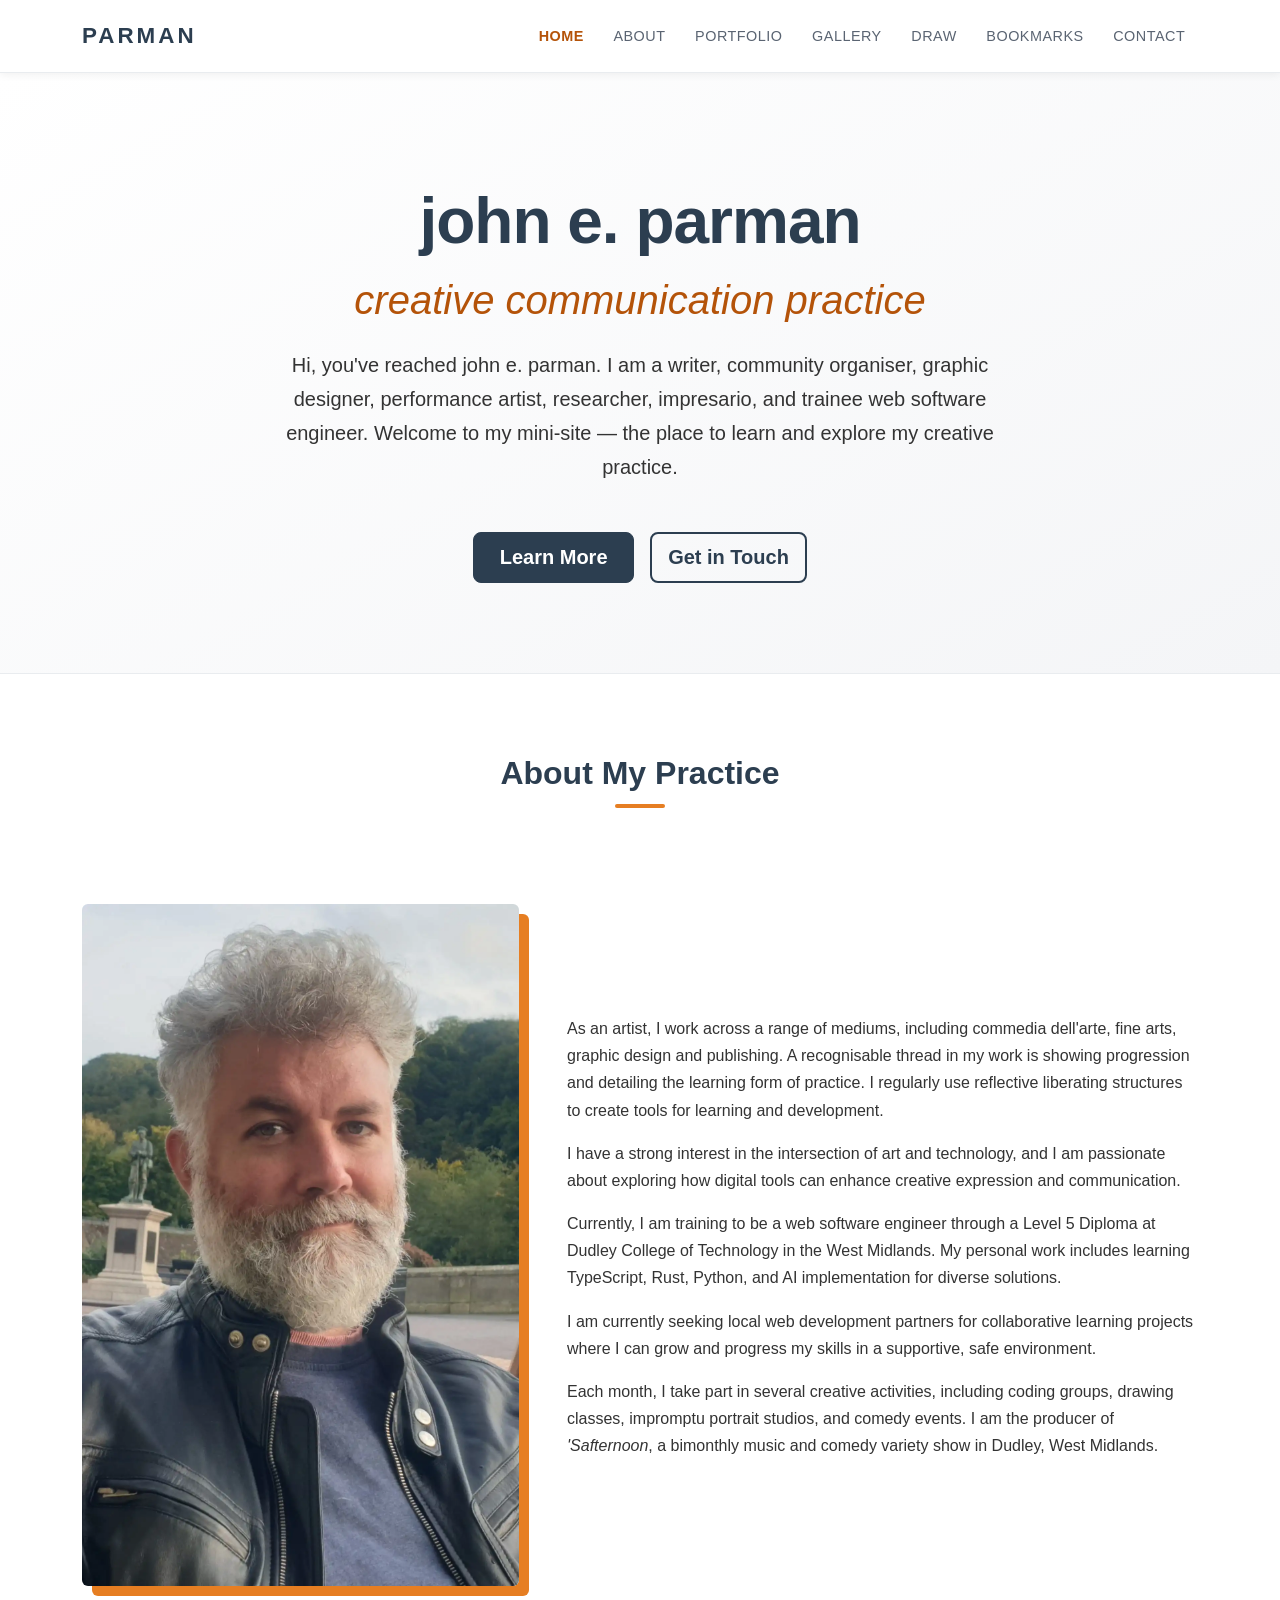
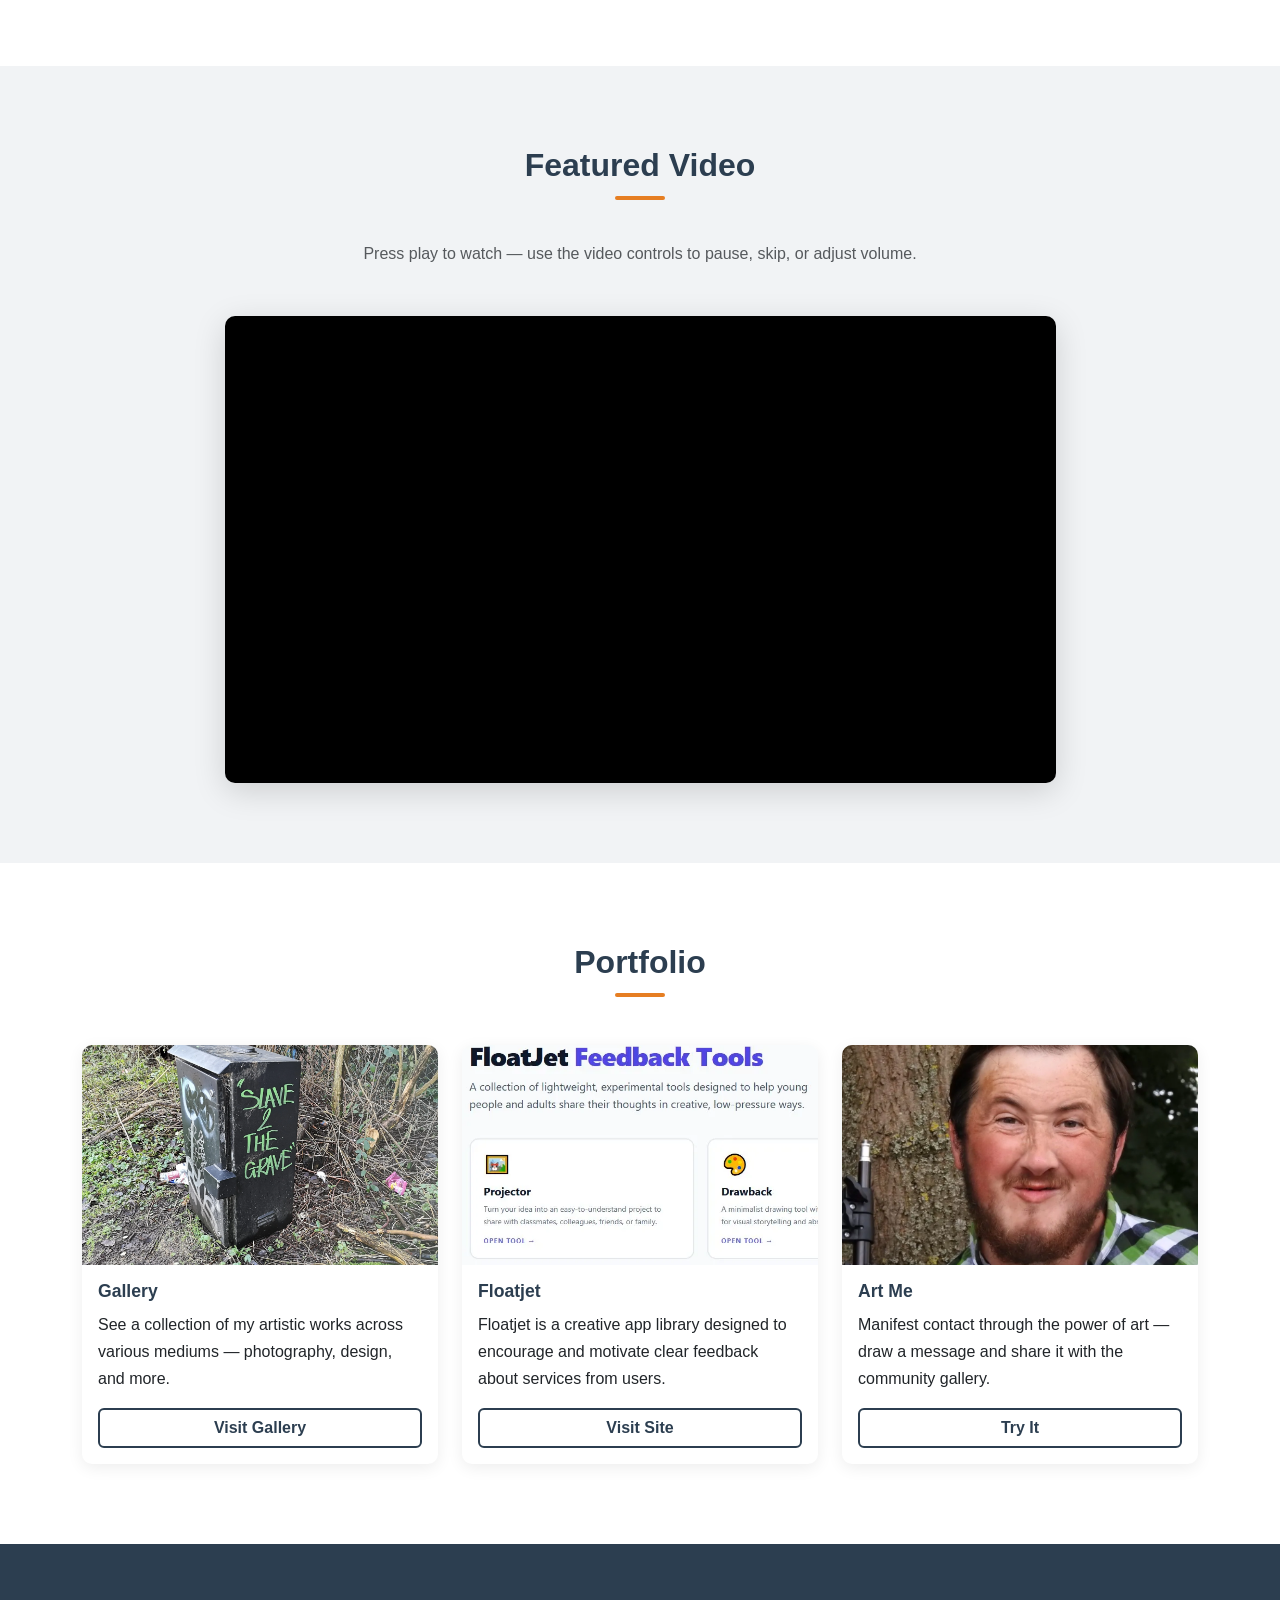
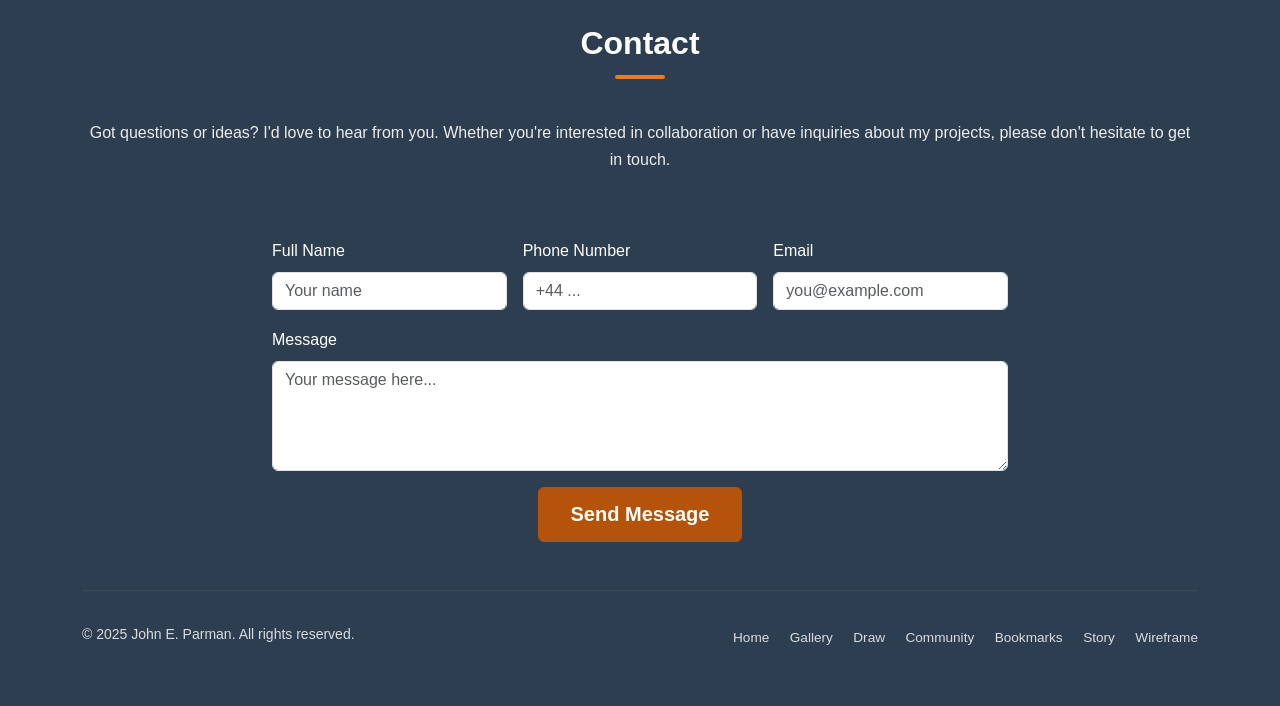
==== index.html @ 16746f2a "feat: add Story footer link" ====
<!DOCTYPE html>
<html lang="en">

<head>
    <meta charset="UTF-8">
    <meta name="viewport" content="width=device-width, initial-scale=1.0">
    <title>John E. Parman — Creative Communication Practice</title>
    <link href="https://cdn.jsdelivr.net/npm/bootstrap@5.3.3/dist/css/bootstrap.min.css" rel="stylesheet"
        integrity="sha384-QWTKZyjpPEjISv5WaRU9OFeRpok6YctnYmDr5pNlyT2bRjXh0JMhjY6hW+ALEwIH" crossorigin="anonymous">
    <link rel="stylesheet" href="assets/style.css">
</head>

<body>

    <a href="#main-content" class="skip-link">Skip to main content</a>

    <nav class="navbar navbar-expand-lg sticky-top" id="mainNav" aria-label="Main navigation">
        <div class="container">
            <a class="navbar-brand" href="index.html" aria-label="John E. Parman — Home">parman</a>
            <button class="navbar-toggler" type="button" data-bs-toggle="collapse"
                data-bs-target="#navbarMain" aria-controls="navbarMain" aria-expanded="false"
                aria-label="Toggle navigation menu">
                <span class="navbar-toggler-icon"></span>
            </button>
            <div class="collapse navbar-collapse" id="navbarMain">
                <ul class="navbar-nav ms-auto gap-1">
                    <li class="nav-item">
                        <a class="nav-link active" aria-current="page" href="index.html">Home</a>
                    </li>
                    <li class="nav-item">
                        <a class="nav-link" href="#about">About</a>
                    </li>
                    <li class="nav-item">
                        <a class="nav-link" href="#portfolio">Portfolio</a>
                    </li>
                    <li class="nav-item">
                        <a class="nav-link" href="gallery.html">Gallery</a>
                    </li>
                    <li class="nav-item">
                        <a class="nav-link" href="contact.html">Draw</a>
                    </li>
                    <li class="nav-item">
                        <a class="nav-link" href="bookmarks.html">Bookmarks</a>
                    </li>
                    <li class="nav-item">
                        <a class="nav-link" href="#contact">Contact</a>
                    </li>
                </ul>
            </div>
        </div>
    </nav>

    <header id="hero">
        <div class="container">
            <div class="row justify-content-center">
                <div class="col-12 col-lg-8 text-center">
                    <h1 class="display-3 fw-bold mb-3">john e. parman</h1>
                    <h2 class="display-6 mb-4">creative communication practice</h2>
                    <p class="lead mb-5">
                        Hi, you've reached john e. parman. I am a writer, community organiser, graphic designer,
                        performance artist, researcher, impresario, and trainee web software engineer.
                        Welcome to my mini-site — the place to learn and explore my creative practice.
                    </p>
                    <div class="d-flex gap-3 justify-content-center flex-wrap">
                        <a href="#about" class="btn btn-primary btn-lg">Learn More</a>
                        <a href="#contact" class="btn btn-outline-secondary btn-lg">Get in Touch</a>
                    </div>
                </div>
            </div>
        </div>
    </header>

    <main id="main-content">

        <section id="about" class="section-pad" aria-labelledby="about-heading">
            <div class="container">
                <div class="row align-items-center g-5">
                    <div class="col-12 text-center mb-2">
                        <h2 class="section-title" id="about-heading">About My Practice</h2>
                        <div class="section-divider" aria-hidden="true"></div>
                    </div>
                    <div class="col-12 col-md-5">
                        <img src="assets/images/IMG-20241004-WA0000.webp" class="img-fluid rounded about-img"
                            alt="John E. Parman standing in a leather jacket, looking directly at the camera">
                    </div>
                    <div class="col-12 col-md-7">
                        <p>
                            As an artist, I work across a range of mediums, including commedia dell'arte, fine arts,
                            graphic design and publishing. A recognisable thread in my work is showing progression and
                            detailing the learning form of practice. I regularly use reflective liberating structures
                            to create tools for learning and development.
                        </p>
                        <p>
                            I have a strong interest in the intersection of art and technology, and I am passionate
                            about exploring how digital tools can enhance creative expression and communication.
                        </p>
                        <p>
                            Currently, I am training to be a web software engineer through a Level 5 Diploma at
                            Dudley College of Technology in the West Midlands. My personal work includes learning
                            TypeScript, Rust, Python, and AI implementation for diverse solutions.
                        </p>
                        <p>
                            I am currently seeking local web development partners for collaborative learning projects
                            where I can grow and progress my skills in a supportive, safe environment.
                        </p>
                        <p>
                            Each month, I take part in several creative activities, including coding groups, drawing
                            classes, impromptu portrait studios, and comedy events. I am the producer of
                            <em>'Safternoon</em>, a bimonthly music and comedy variety show in Dudley, West Midlands.
                        </p>
                    </div>
                </div>
            </div>
        </section>

        <section id="featured-video" class="section-pad bg-section" aria-labelledby="video-heading">
            <div class="container">
                <div class="col-12 text-center mb-5">
                    <h2 class="section-title" id="video-heading">Featured Video</h2>
                    <div class="section-divider" aria-hidden="true"></div>
                    <p class="text-muted">
                        Press play to watch — use the video controls to pause, skip, or adjust volume.
                    </p>
                </div>
                <div class="row justify-content-center">
                    <div class="col-12 col-lg-9">
                        <div class="video-wrapper">
                            <iframe
                                src="https://www.youtube.com/embed/ylqYjbd8CMo?rel=0&modestbranding=1"
                                title="Featured video by John E. Parman on YouTube — user-controlled playback"
                                allow="accelerometer; clipboard-write; encrypted-media; gyroscope; picture-in-picture"
                                allowfullscreen
                                loading="lazy"
                                referrerpolicy="strict-origin-when-cross-origin"></iframe>
                        </div>
                    </div>
                </div>
            </div>
        </section>

        <section id="portfolio" class="section-pad" aria-labelledby="portfolio-heading">
            <div class="container">
                <div class="col-12 text-center mb-5">
                    <h2 class="section-title" id="portfolio-heading">Portfolio</h2>
                    <div class="section-divider" aria-hidden="true"></div>
                </div>
                <div class="row g-4">
                    <div class="col-12 col-md-4">
                        <div class="card h-100">
                            <img src="assets/images/IMG_20210116_131216.webp" class="card-img-top"
                                alt="Outdoor photograph taken in January 2021, part of the artistic photography collection">
                            <div class="card-body d-flex flex-column">
                                <h3 class="card-title">Gallery</h3>
                                <p class="card-text flex-grow-1">See a collection of my artistic works across various mediums — photography, design, and more.</p>
                                <a href="gallery.html" class="btn btn-outline-primary mt-auto">Visit Gallery</a>
                            </div>
                        </div>
                    </div>
                    <div class="col-12 col-md-4">
                        <div class="card h-100">
                            <img src="assets/images/floatjetwebp.webp" class="card-img-top"
                                alt="Screenshot of the Floatjet app interface showing a feedback form with colour-coded rating buttons">
                            <div class="card-body d-flex flex-column">
                                <h3 class="card-title">Floatjet</h3>
                                <p class="card-text flex-grow-1">Floatjet is a creative app library designed to encourage and motivate clear feedback about services from users.</p>
                                <a href="https://qualitylemons.github.io/floop-board-dev"
                                    class="btn btn-outline-primary mt-auto" target="_blank" rel="noopener noreferrer"
                                    aria-label="Visit the Floatjet site (opens in a new tab)">Visit Site</a>
                            </div>
                        </div>
                    </div>
                    <div class="col-12 col-md-4">
                        <div class="card h-100">
                            <img src="assets/images/Benny.webp" class="card-img-top"
                                alt="Portrait of Benny Shakes, a friend and collaborator, used to represent the Art Me interactive drawing project">
                            <div class="card-body d-flex flex-column">
                                <h3 class="card-title">Art Me</h3>
                                <p class="card-text flex-grow-1">Manifest contact through the power of art — draw a message and share it with the community gallery.</p>
                                <a href="contact.html" class="btn btn-outline-primary mt-auto">Try It</a>
                            </div>
                        </div>
                    </div>
                </div>
            </div>
        </section>

    </main>

    <footer id="contact">
        <div class="container">
            <div class="row justify-content-center">
                <div class="col-12 text-center mb-5">
                    <h2 class="section-title text-white" id="contact-heading">Contact</h2>
                    <div class="section-divider bg-accent" aria-hidden="true"></div>
                    <p class="text-white-75 mt-3">
                        Got questions or ideas? I'd love to hear from you. Whether you're interested in collaboration
                        or have inquiries about my projects, please don't hesitate to get in touch.
                    </p>
                </div>
                <div class="col-12 col-lg-8">
                    <form class="row g-3" aria-labelledby="contact-heading" novalidate>
                        <div class="col-md-4">
                            <label for="full-name" class="form-label text-white">Full Name</label>
                            <input type="text" class="form-control" id="full-name"
                                placeholder="Your name" required aria-required="true">
                        </div>
                        <div class="col-md-4">
                            <label for="phonenumber" class="form-label text-white">Phone Number</label>
                            <input type="tel" class="form-control" id="phonenumber" placeholder="+44 ...">
                        </div>
                        <div class="col-md-4">
                            <label for="email" class="form-label text-white">Email</label>
                            <input type="email" class="form-control" id="email"
                                placeholder="you@example.com" required aria-required="true">
                        </div>
                        <div class="col-12">
                            <label for="message" class="form-label text-white">Message</label>
                            <textarea class="form-control" id="message" rows="4"
                                placeholder="Your message here..." required aria-required="true"></textarea>
                        </div>
                        <div class="col-12 text-center">
                            <button type="submit" class="btn btn-accent btn-lg">Send Message</button>
                        </div>
                    </form>
                </div>
            </div>

            <hr class="border-secondary mt-5">
            <div class="row py-3">
                <div class="col-12 col-md-6 text-center text-md-start small mb-2 mb-md-0" style="color:var(--footer-link);">
                    &copy; 2025 John E. Parman. All rights reserved.
                </div>
                <nav class="col-12 col-md-6 text-center text-md-end" aria-label="Footer navigation">
                    <a href="index.html" class="footer-link me-3">Home</a>
                    <a href="gallery.html" class="footer-link me-3">Gallery</a>
                    <a href="contact.html" class="footer-link me-3">Draw</a>
                    <a href="drawback.html" class="footer-link me-3">Community</a>
                    <a href="bookmarks.html" class="footer-link me-3">Bookmarks</a>
                    <a href="story.html" class="footer-link me-3">Story</a>
                    <a href="wireframe.html" class="footer-link">Wireframe</a>
                </nav>
            </div>
        </div>
    </footer>

    <script src="https://cdn.jsdelivr.net/npm/bootstrap@5.3.3/dist/js/bootstrap.bundle.min.js"
        integrity="sha384-YvpcrYf0tY3lHB60NNkmXc5s9fDVZLESaAA55NDzOxhy9GkcIdslK1eN7N6jIeHz" crossorigin="anonymous"></script>
    <script src="assets/nav.js"></script>
</body>

</html>
---- assets/style.css ----
/* =============================================
   1. Global Styles & CSS Variables
   ============================================= */
:root {
    --primary-color: #2c3e50;       /* Dark blue — 11.4:1 on white */
    --accent-color: #e67e22;        /* Orange — decorative only */
    --accent-text: #b45309;         /* Dark amber — 5.0:1 on white (WCAG AA) */
    --bg-light: #f8f9fa;
    --bg-section: #f1f3f5;
    --text-main: #333333;           /* 10.4:1 on white */
    --text-muted: #5a6472;          /* 5.6:1 on white */
    --footer-link: rgba(255,255,255,0.82); /* ~8.5:1 on dark blue */
    --nav-height: 68px;
    --transition: 0.3s ease;
}

*, *::before, *::after {
    box-sizing: border-box;
}

html {
    scroll-behavior: smooth;
    scroll-padding-top: var(--nav-height);
}

body {
    font-family: 'Segoe UI', Roboto, Helvetica, Arial, sans-serif;
    color: var(--text-main);
    line-height: 1.7;
    background-color: #ffffff;
}

/* =============================================
   2. Skip Navigation (Accessibility)
   ============================================= */
.skip-link {
    position: absolute;
    top: -9999px;
    left: 0;
    background: var(--primary-color);
    color: #ffffff;
    padding: 0.75rem 1.5rem;
    font-weight: 700;
    z-index: 9999;
    border-radius: 0 0 6px 0;
    text-decoration: none;
}

.skip-link:focus {
    top: 0;
    outline: 3px solid var(--accent-color);
    outline-offset: 2px;
}

/* =============================================
   3. Navigation
   ============================================= */
#mainNav {
    background-color: #ffffff;
    border-bottom: 1px solid #e9ecef;
    padding: 0.75rem 0;
    z-index: 1030;
    box-shadow: 0 2px 8px rgba(0, 0, 0, 0.06);
}

.navbar-brand {
    font-weight: 800;
    font-size: 1.4rem;
    letter-spacing: 3px;
    text-transform: uppercase;
    color: var(--primary-color) !important;
}

.navbar-nav .nav-link {
    font-weight: 500;
    font-size: 0.9rem;
    letter-spacing: 0.5px;
    text-transform: uppercase;
    color: var(--text-muted) !important;   /* 5.6:1 on white — WCAG AA */
    padding: 0.4rem 0.8rem !important;
    border-radius: 4px;
    transition: color var(--transition), background-color var(--transition);
}

.navbar-nav .nav-link:hover {
    color: var(--primary-color) !important;
    background-color: var(--bg-light);
}

.navbar-nav .nav-link.active {
    color: var(--accent-text) !important;  /* #b45309 — 5.0:1 on white — WCAG AA */
    font-weight: 700;
}

/* =============================================
   4. Hero Section (Home page)
   ============================================= */
#hero {
    padding: 110px 0 90px;
    background: linear-gradient(150deg, #ffffff 0%, #f4f5f7 100%);
    border-bottom: 1px solid #e9ecef;
}

#hero h1 {
    color: var(--primary-color);   /* 11.4:1 on white — WCAG AAA */
    letter-spacing: -1px;
}

#hero h2 {
    color: var(--accent-text);     /* #b45309 — 5.0:1 on light bg — WCAG AA */
    font-style: italic;
    font-weight: 400;
}

/* =============================================
   5. Page Header (inner pages)
   ============================================= */
.page-header {
    background: linear-gradient(150deg, var(--primary-color) 0%, #3d5166 100%);
    padding: 70px 0 60px;
    color: #ffffff;
}

.page-header h1 {
    color: #ffffff;                /* 12.6:1 on #2c3e50 — WCAG AAA */
}

.page-header .lead {
    color: rgba(255, 255, 255, 0.9); /* ~11:1 effective — WCAG AAA */
    max-width: 600px;
    margin: 0 auto;
}

/* =============================================
   6. Section Utilities
   ============================================= */
.section-pad {
    padding: 80px 0;
}

.bg-section {
    background-color: var(--bg-section);
}

.section-title {
    font-size: 2rem;
    font-weight: 700;
    color: var(--primary-color);
    margin-bottom: 0.5rem;
}

.section-divider {
    width: 50px;
    height: 4px;
    background-color: var(--accent-color); /* Decorative only — no contrast check needed */
    border-radius: 2px;
    margin: 0.75rem auto 2.5rem;
}

/* =============================================
   7. Portfolio Cards
   ============================================= */
.card {
    border: none;
    border-radius: 10px;
    box-shadow: 0 4px 16px rgba(0, 0, 0, 0.07);
    transition: transform var(--transition), box-shadow var(--transition);
    overflow: hidden;
}

.card:hover {
    transform: translateY(-6px);
    box-shadow: 0 12px 28px rgba(0, 0, 0, 0.12);
}

.card-img-top {
    height: 220px;
    object-fit: cover;
}

.card-title {
    color: var(--primary-color);   /* 11.4:1 on white — WCAG AAA */
    font-weight: 700;
    font-size: 1.1rem;
}

/* =============================================
   8. Buttons
   ============================================= */
.btn-primary {
    background-color: var(--primary-color) !important;
    border-color: var(--primary-color) !important;
    color: #ffffff !important;     /* 11.4:1 on dark blue — WCAG AAA */
    padding: 0.6rem 1.6rem;
    font-weight: 600;
    transition: background-color var(--transition), border-color var(--transition), transform var(--transition);
}

.btn-primary:hover {
    background-color: #1a252f !important;
    border-color: #1a252f !important;
    transform: translateY(-1px);
}

.btn-outline-primary {
    color: var(--primary-color) !important;   /* 11.4:1 on white */
    border-color: var(--primary-color) !important;
    font-weight: 600;
    border-width: 2px;
}

.btn-outline-primary:hover {
    background-color: var(--primary-color) !important;
    color: #ffffff !important;
}

.btn-outline-secondary {
    color: var(--primary-color) !important;
    border-color: var(--primary-color) !important;
    font-weight: 600;
    border-width: 2px;
}

.btn-outline-secondary:hover {
    background-color: var(--primary-color) !important;
    color: #ffffff !important;
}

/* btn-accent: white on #b45309 = 5.0:1 — WCAG AA */
.btn-accent {
    background-color: var(--accent-text);
    border-color: var(--accent-text);
    color: #ffffff;
    font-weight: 700;
    padding: 0.7rem 2rem;
    border-radius: 6px;
    transition: background-color var(--transition), transform var(--transition);
}

.btn-accent:hover {
    background-color: #92400e;
    border-color: #92400e;
    color: #ffffff;
    transform: translateY(-1px);
}

/* =============================================
   9. About Section
   ============================================= */
.about-img {
    border-radius: 10px;
    box-shadow: 10px 10px 0px var(--accent-color); /* Decorative */
    width: 100%;
}

/* =============================================
   10. Footer (Contact + Site Footer)
   ============================================= */
#contact {
    background-color: var(--primary-color);
    padding: 80px 0 40px;
    margin-top: 0;
}

.text-white-75 {
    color: rgba(255, 255, 255, 0.9); /* ~11:1 effective on dark blue */
}

.bg-accent {
    background-color: var(--accent-color) !important; /* Decorative */
}

.site-footer {
    background-color: var(--primary-color);
    padding: 0 0 0.5rem;
}

/* ~8.5:1 effective on #2c3e50 — WCAG AAA */
.footer-link {
    color: var(--footer-link);
    text-decoration: none;
    font-size: 0.85rem;
    font-weight: 500;
    transition: color var(--transition);
}

.footer-link:hover {
    color: #fbbf24;                /* Bright yellow — 9.6:1 on dark blue */
    text-decoration: underline;
}

/* =============================================
   11. Drawing Tool (contact.html)
   ============================================= */
#drawingCanvas {
    display: block;
    width: 100%;
    height: auto;
    background-color: #ffffff;
    border: 3px solid var(--primary-color);
    border-radius: 10px;
    cursor: crosshair;
    touch-action: none;
}

.draw-toolbar {
    background-color: var(--bg-section);
    border-radius: 8px;
    padding: 0.75rem 1rem;
    border: 1px solid #dee2e6;
}

.color-btn {
    width: 85px;
    height: 38px;
    border: 2px solid transparent;
    font-weight: 700;
    font-size: 0.8rem;
    border-radius: 6px;
    transition: transform var(--transition), border-color var(--transition), box-shadow var(--transition);
}

.color-btn:hover,
.color-btn.selected {
    transform: scale(1.08);
    border-color: var(--primary-color) !important;
    box-shadow: 0 0 0 3px rgba(44, 62, 80, 0.3);
}

/* =============================================
   12. Community Gallery (drawback.html)
   ============================================= */
.community-img {
    height: auto;
    border-bottom: 1px solid #f1f1f1;
    image-rendering: pixelated;
}

#galleryContainer .card {
    border: 1px solid #e9ecef;
}

/* =============================================
   13. Bookmark Cards (bookmarks.html)
   ============================================= */
.bookmark-card {
    display: flex;
    flex-direction: column;
    gap: 4px;
    padding: 1rem 1.1rem;
    background: #ffffff;
    border: 1px solid #e2e6ea;
    border-radius: 8px;
    text-decoration: none;
    color: inherit;
    transition: border-color var(--transition), box-shadow var(--transition), transform var(--transition);
    height: 100%;
}

.bookmark-card:hover,
.bookmark-card:focus-visible {
    border-color: var(--accent-text);
    box-shadow: 0 4px 16px rgba(180, 83, 9, 0.12);
    transform: translateY(-3px);
    color: inherit;
    text-decoration: none;
}

.bookmark-domain {
    font-size: 0.7rem;
    text-transform: uppercase;
    letter-spacing: 0.5px;
    color: var(--accent-text);
    font-weight: 600;
}

.bookmark-title {
    font-size: 0.95rem;
    font-weight: 700;
    color: var(--primary-color);
    line-height: 1.3;
}

.bookmark-desc {
    font-size: 0.8rem;
    color: var(--text-muted);
    line-height: 1.5;
    margin-top: 2px;
}

/* =============================================
   14. Featured Video Section
   ============================================= */
.video-wrapper {
    position: relative;
    padding-bottom: 56.25%; /* 16:9 aspect ratio */
    height: 0;
    overflow: hidden;
    border-radius: 10px;
    box-shadow: 0 8px 32px rgba(0, 0, 0, 0.15);
    background-color: #000;
}

.video-wrapper iframe {
    position: absolute;
    top: 0;
    left: 0;
    width: 100%;
    height: 100%;
    border: 0;
}

/* =============================================
   14. Wireframe Page (wireframe.html)
   ============================================= */
.wireframe-page {
    background-color: #f8f9fa;
    min-height: 100vh;
}

.wf-section {
    padding: 60px 0;
}

.wf-section:nth-child(even) {
    background-color: #eef0f2;
}

.wf-diagram {
    border: 2px solid #adb5bd;
    border-radius: 8px;
    background: #ffffff;
    font-family: 'Courier New', monospace;
    font-size: 0.78rem;
    overflow: hidden;
}

.wf-nav-bar {
    background: #2c3e50;
    color: #ffffff;
    padding: 10px 16px;
    display: flex;
    justify-content: space-between;
    align-items: center;
    font-weight: 700;
    font-size: 0.75rem;
    letter-spacing: 1px;
}

.wf-nav-links {
    display: flex;
    gap: 12px;
    font-weight: 400;
}

.wf-block {
    border: 1px dashed #6c757d;
    margin: 10px;
    border-radius: 4px;
    padding: 10px 14px;
    background: #f8f9fa;
    color: #495057;
    font-size: 0.75rem;
    text-align: center;
}

.wf-block.wf-hero {
    background: #e9ecef;
    min-height: 90px;
    display: flex;
    flex-direction: column;
    justify-content: center;
    align-items: center;
    gap: 6px;
}

.wf-block.wf-dark {
    background: #495057;
    color: #ffffff;
    border-color: #343a40;
}

.wf-grid {
    display: grid;
    gap: 8px;
    margin: 10px;
}

.wf-grid-3 { grid-template-columns: 1fr 1fr 1fr; }
.wf-grid-2 { grid-template-columns: 1fr 1fr; }
.wf-grid-15 { grid-template-columns: 2fr 3fr; }

.wf-label {
    font-size: 0.65rem;
    text-transform: uppercase;
    letter-spacing: 0.5px;
    color: #6c757d;
    font-weight: 700;
    margin: 6px 10px 2px;
}

.wf-img {
    background: #dee2e6;
    min-height: 55px;
    border-radius: 3px;
    display: flex;
    align-items: center;
    justify-content: center;
    font-size: 0.65rem;
    color: #6c757d;
    border: 1px dashed #adb5bd;
}

.wf-btn {
    display: inline-block;
    background: #2c3e50;
    color: #ffffff;
    padding: 4px 14px;
    border-radius: 4px;
    font-size: 0.7rem;
    margin: 3px;
}

.wf-canvas {
    background: #ffffff;
    border: 2px solid #2c3e50;
    border-radius: 6px;
    min-height: 80px;
    display: flex;
    align-items: center;
    justify-content: center;
    color: #adb5bd;
    font-size: 0.75rem;
    font-style: italic;
    margin: 10px;
}

.wf-page-title {
    font-size: 1.25rem;
    font-weight: 700;
    color: var(--primary-color);
    margin-bottom: 0.25rem;
}

.wf-page-desc {
    font-size: 0.9rem;
    color: var(--text-muted);
    margin-bottom: 1.5rem;
}

.wf-annotation {
    background: #fffbeb;
    border-left: 4px solid var(--accent-text);
    padding: 0.6rem 1rem;
    font-size: 0.82rem;
    color: #555;
    border-radius: 0 4px 4px 0;
    margin-bottom: 1rem;
}

/* =============================================
   15. Accessibility — Focus Styles
   ============================================= */
#drawingCanvas:focus {
    outline: 3px solid var(--accent-text);
    outline-offset: 2px;
}

a:focus-visible,
button:focus-visible,
input:focus-visible,
textarea:focus-visible,
select:focus-visible {
    outline: 3px solid var(--accent-text);
    outline-offset: 3px;
    border-radius: 3px;
}

/* =============================================
   16. Back-to-Top Button
   ============================================= */
#backToTop {
    position: fixed;
    bottom: 1.8rem;
    right: 1.8rem;
    width: 44px;
    height: 44px;
    border-radius: 50%;
    background: var(--primary-color);
    color: #ffffff;
    border: none;
    font-size: 1.5rem;
    line-height: 44px;
    text-align: center;
    cursor: pointer;
    opacity: 0;
    visibility: hidden;
    transform: translateY(12px);
    transition: opacity 0.3s ease, visibility 0.3s ease, transform 0.3s ease, background-color 0.2s ease;
    z-index: 1050;
    box-shadow: 0 3px 12px rgba(0, 0, 0, 0.18);
}

#backToTop.visible {
    opacity: 1;
    visibility: visible;
    transform: translateY(0);
}

#backToTop:hover {
    background: var(--accent-text);
}

#backToTop:focus-visible {
    outline: 3px solid var(--accent-text);
    outline-offset: 3px;
}

/* =============================================
   17. Responsive Media Queries
   ============================================= */

/* ---- Tablet: 768px–991px ----
   7 nav items are too wide at the default size;
   shrink font and padding so they all fit in one row. */
@media (min-width: 768px) and (max-width: 991.98px) {
    .navbar-brand {
        font-size: 1.1rem;
        letter-spacing: 2px;
    }

    .navbar-nav .nav-link {
        font-size: 0.74rem !important;
        padding: 0.25rem 0.38rem !important;
        letter-spacing: 0 !important;
    }

    /* Wireframe 3-col grid → 2 cols on tablet */
    .wf-grid-3 {
        grid-template-columns: 1fr 1fr;
    }

    /* Hero padding reduced slightly on tablet */
    #hero {
        padding: 90px 0 75px;
    }
}

/* ---- Mobile landscape / small tablet: 576px–767px ---- */
@media (min-width: 576px) and (max-width: 767.98px) {
    #hero {
        padding: 80px 0 65px;
    }

    .page-header {
        padding: 58px 0 48px;
    }

    .section-pad {
        padding: 60px 0;
    }

    #contact {
        padding: 60px 0 35px;
    }

    .wf-section {
        padding: 45px 0;
    }
}

/* ---- Small mobile: < 576px ---- */
@media (max-width: 575.98px) {
    /* Hero */
    #hero {
        padding: 68px 0 55px;
    }

    #hero h1 {
        font-size: 2.1rem;
        letter-spacing: -0.5px;
    }

    #hero h2 {
        font-size: 1.35rem;
    }

    #hero .lead {
        font-size: 0.95rem;
    }

    /* Reduce gap between hero buttons so they wrap neatly */
    #hero .d-flex.gap-3 {
        gap: 0.6rem !important;
    }

    /* Page header (gallery, draw, community, bookmarks, wireframe) */
    .page-header {
        padding: 48px 0 38px;
    }

    .page-header h1 {
        font-size: 1.9rem;
    }

    .page-header .lead {
        font-size: 0.9rem;
    }

    /* Section padding */
    .section-pad {
        padding: 48px 0;
    }

    /* Contact/footer band */
    #contact {
        padding: 48px 0 28px;
    }

    /* About image: reduce shadow offset to prevent x-axis overflow */
    .about-img {
        box-shadow: 5px 5px 0px var(--accent-color);
    }

    /* Section headings */
    .section-title {
        font-size: 1.6rem;
    }

    /* Wireframe section padding */
    .wf-section {
        padding: 38px 0;
    }

    /* Wireframe diagrams: enable horizontal scroll rather than clipping */
    .wf-diagram {
        overflow-x: auto;
        overflow-y: hidden;
        font-size: 0.72rem;
    }

    /* Tighten wireframe internal blocks on small screens */
    .wf-block {
        margin: 6px;
        padding: 7px 10px;
    }

    /* Smaller canvas placeholder height in wireframe */
    .wf-canvas {
        min-height: 60px;
    }
}

/* ---- All mobile: < 768px ---- */
@media (max-width: 767.98px) {
    /* Wireframe grids collapse to single column */
    .wf-grid-3 {
        grid-template-columns: 1fr;
    }

    .wf-grid-2 {
        grid-template-columns: 1fr;
    }

    .wf-grid-15 {
        grid-template-columns: 1fr;
    }

    /* Hide the fake nav link row in wireframe diagrams —
       too cramped to be readable at mobile widths */
    .wf-nav-links {
        display: none;
    }

    /* Footer link row: add vertical breathing room between wrapping links */
    .footer-link {
        margin-bottom: 0.2rem;
        display: inline-block;
    }
}

/* ---- Touch devices: disable transform-based hover effects ----
   hover: hover matches only devices with a true hover pointer
   (desktops/laptops). Touch phones/tablets won't match, so
   the card-lift and button-rise transforms won't fire on tap. */
@media (hover: none) {
    .card:hover {
        transform: none;
        box-shadow: 0 4px 16px rgba(0, 0, 0, 0.07);
    }

    .bookmark-card:hover {
        transform: none;
        box-shadow: none;
        border-color: #e2e6ea;
    }

    .btn-primary:hover {
        transform: none !important;
        box-shadow: none !important;
    }

    .btn-accent:hover {
        transform: none !important;
        box-shadow: none !important;
    }
}
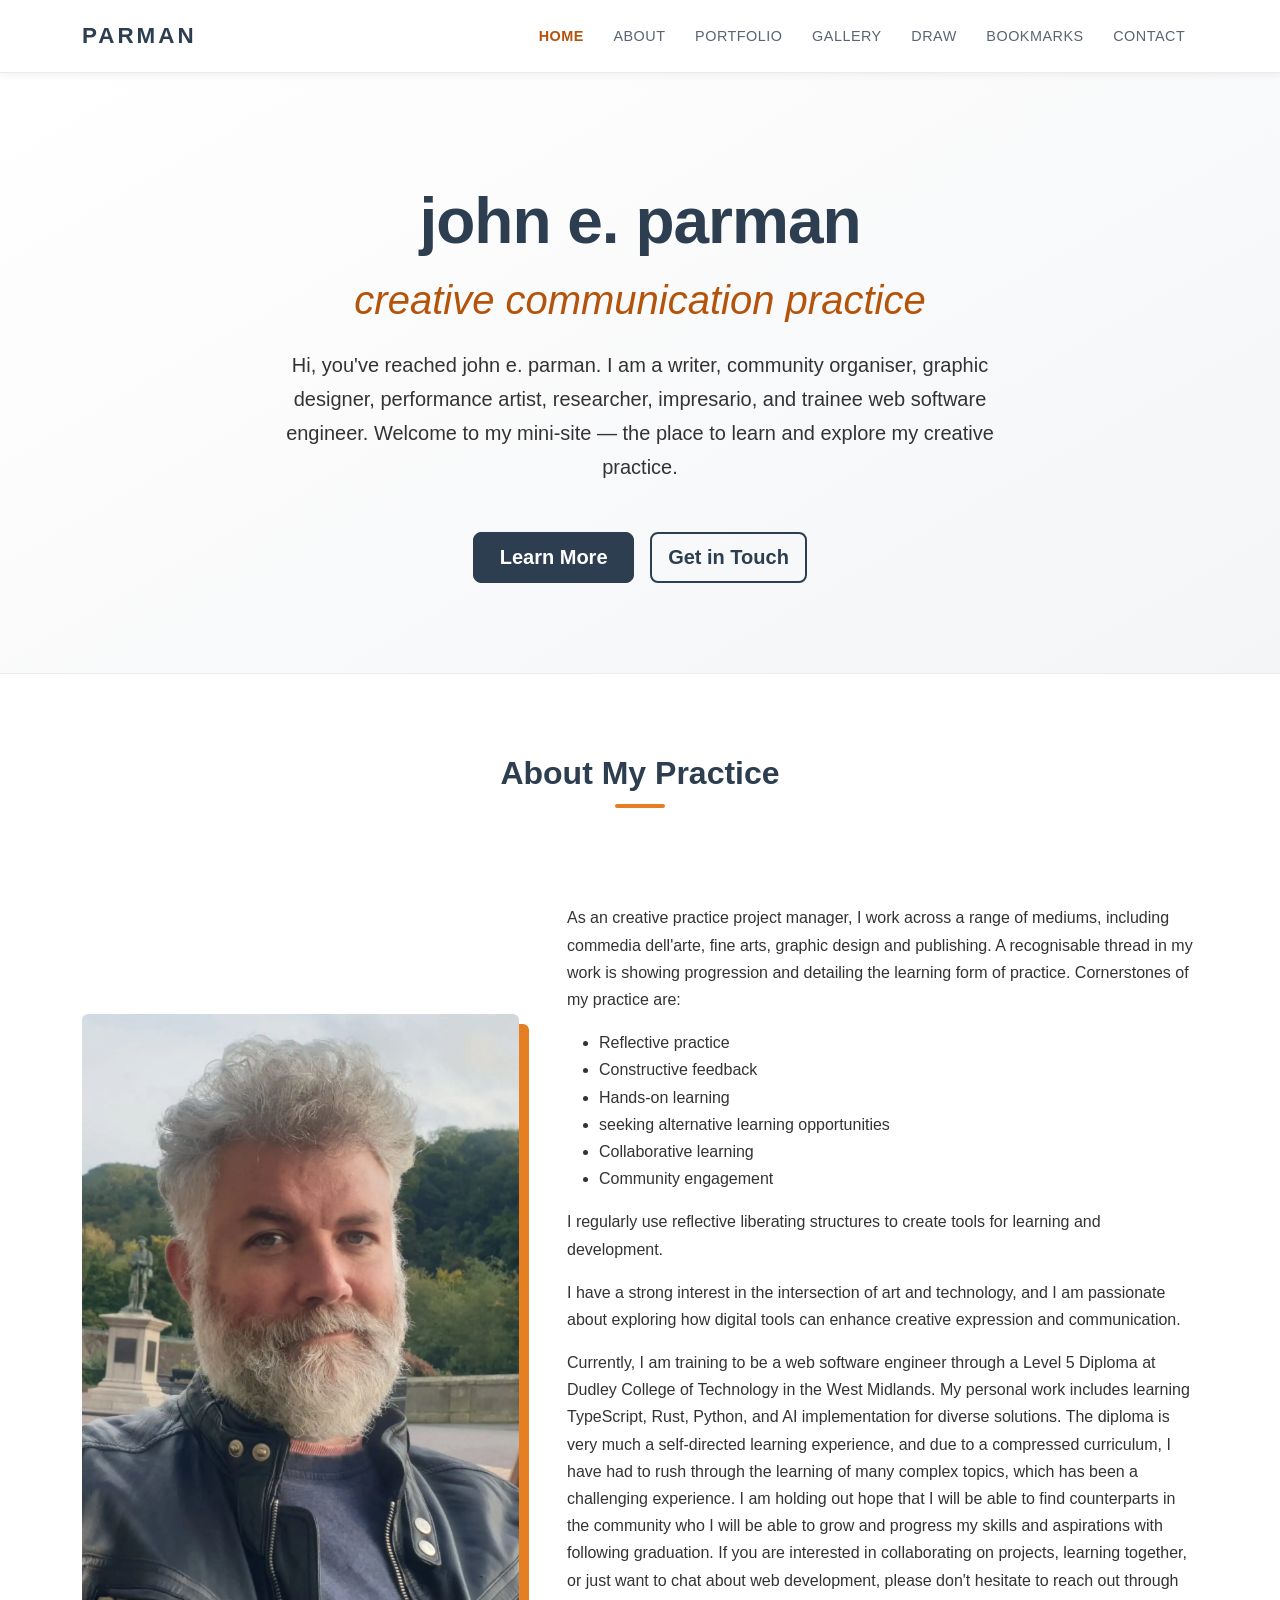
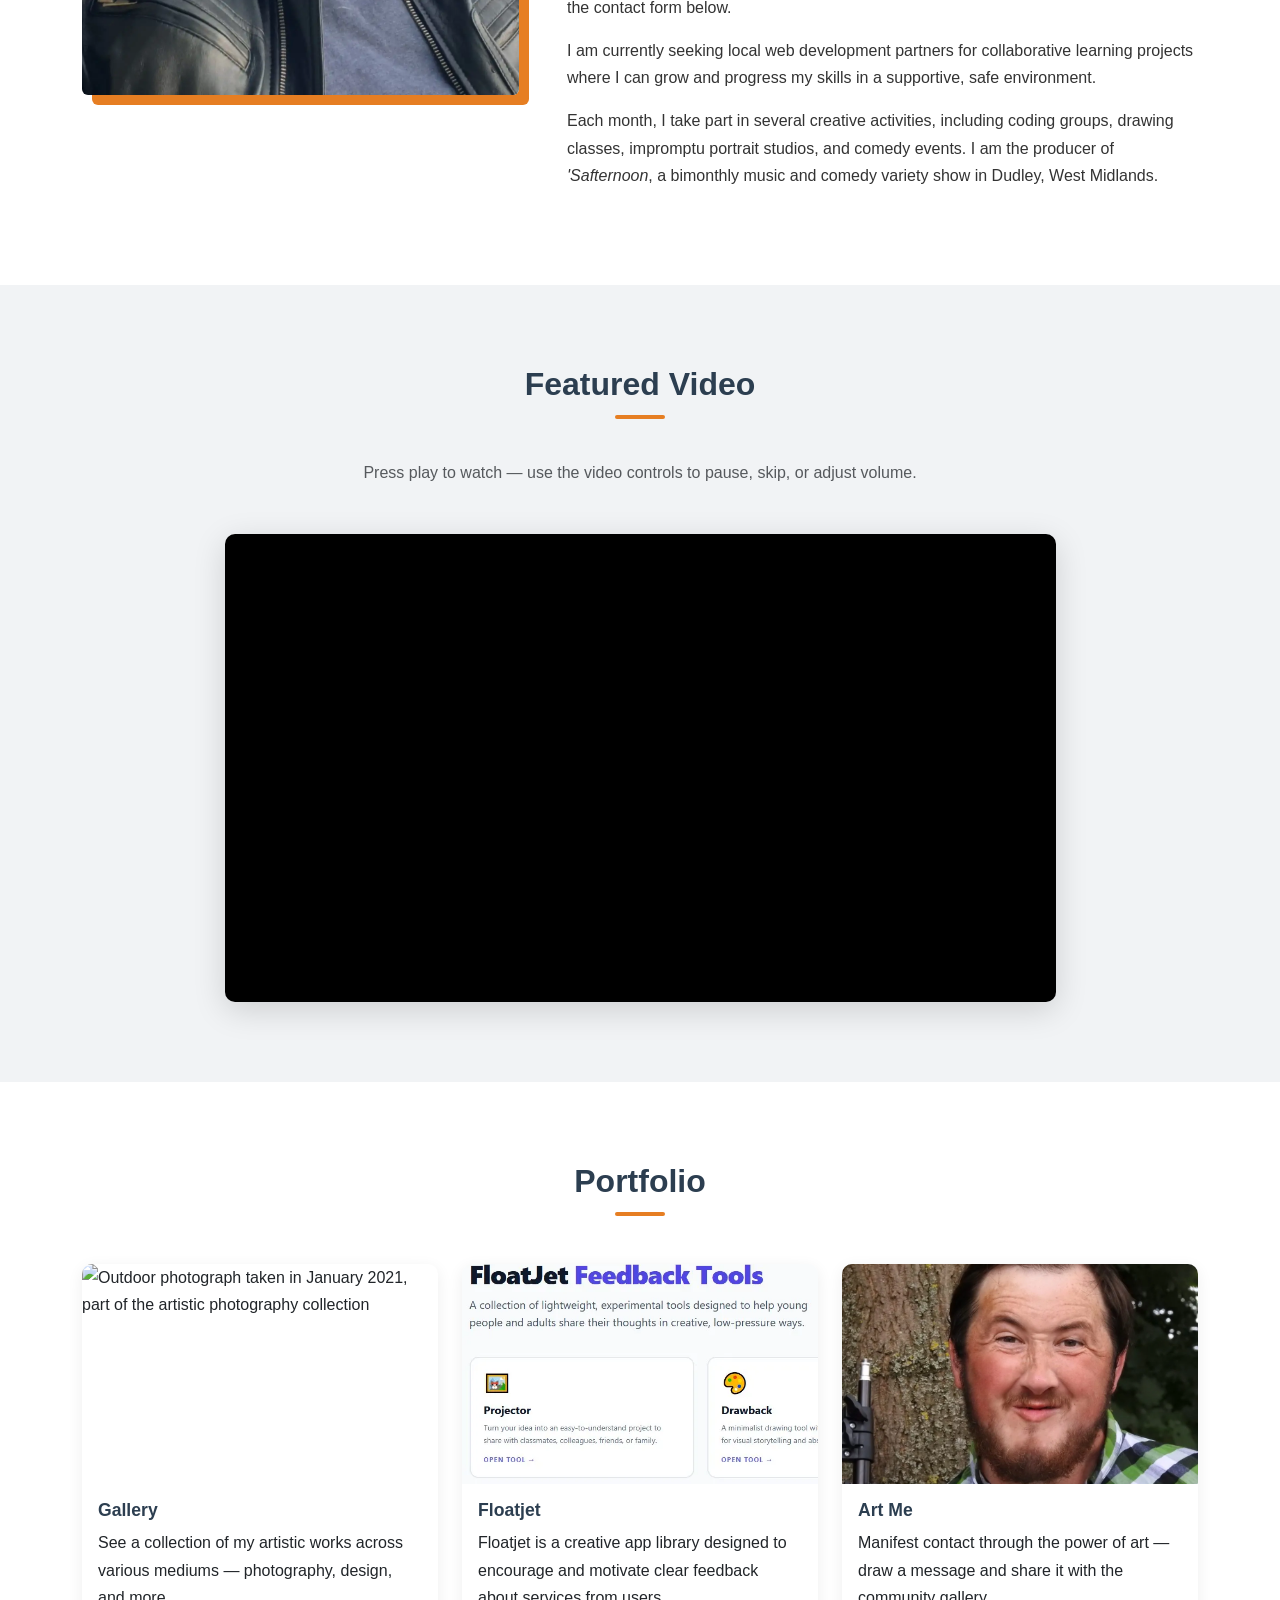
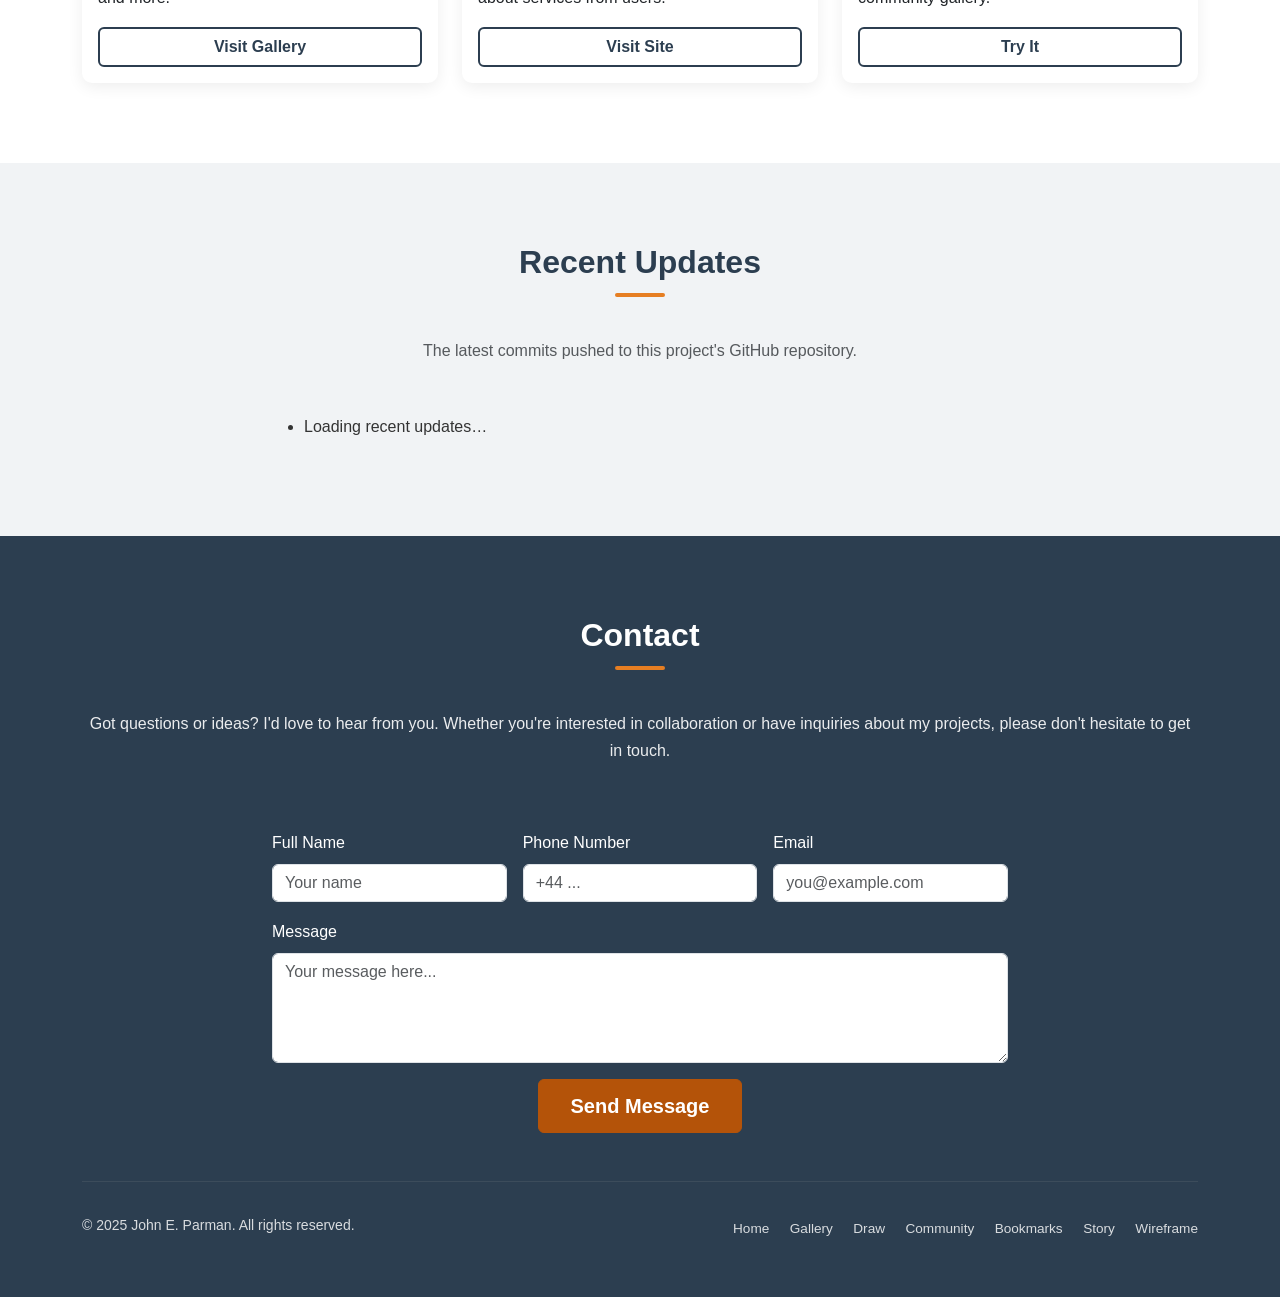
==== commit e5067eb3: "Updated file structure due to a lag error on VSc I was not able to fully connect my git on VScode th" ====
--- a/index.html
+++ b/index.html
@@ -1,251 +1,294 @@
-<!DOCTYPE html>
-<html lang="en">
-
-<head>
-    <meta charset="UTF-8">
-    <meta name="viewport" content="width=device-width, initial-scale=1.0">
-    <title>John E. Parman — Creative Communication Practice</title>
-    <link href="https://cdn.jsdelivr.net/npm/bootstrap@5.3.3/dist/css/bootstrap.min.css" rel="stylesheet"
-        integrity="sha384-QWTKZyjpPEjISv5WaRU9OFeRpok6YctnYmDr5pNlyT2bRjXh0JMhjY6hW+ALEwIH" crossorigin="anonymous">
-    <link rel="stylesheet" href="assets/style.css">
-</head>
-
-<body>
-
-    <a href="#main-content" class="skip-link">Skip to main content</a>
-
-    <nav class="navbar navbar-expand-lg sticky-top" id="mainNav" aria-label="Main navigation">
-        <div class="container">
-            <a class="navbar-brand" href="index.html" aria-label="John E. Parman — Home">parman</a>
-            <button class="navbar-toggler" type="button" data-bs-toggle="collapse"
-                data-bs-target="#navbarMain" aria-controls="navbarMain" aria-expanded="false"
-                aria-label="Toggle navigation menu">
-                <span class="navbar-toggler-icon"></span>
-            </button>
-            <div class="collapse navbar-collapse" id="navbarMain">
-                <ul class="navbar-nav ms-auto gap-1">
-                    <li class="nav-item">
-                        <a class="nav-link active" aria-current="page" href="index.html">Home</a>
-                    </li>
-                    <li class="nav-item">
-                        <a class="nav-link" href="#about">About</a>
-                    </li>
-                    <li class="nav-item">
-                        <a class="nav-link" href="#portfolio">Portfolio</a>
-                    </li>
-                    <li class="nav-item">
-                        <a class="nav-link" href="gallery.html">Gallery</a>
-                    </li>
-                    <li class="nav-item">
-                        <a class="nav-link" href="contact.html">Draw</a>
-                    </li>
-                    <li class="nav-item">
-                        <a class="nav-link" href="bookmarks.html">Bookmarks</a>
-                    </li>
-                    <li class="nav-item">
-                        <a class="nav-link" href="#contact">Contact</a>
-                    </li>
-                </ul>
-            </div>
-        </div>
-    </nav>
-
-    <header id="hero">
-        <div class="container">
-            <div class="row justify-content-center">
-                <div class="col-12 col-lg-8 text-center">
-                    <h1 class="display-3 fw-bold mb-3">john e. parman</h1>
-                    <h2 class="display-6 mb-4">creative communication practice</h2>
-                    <p class="lead mb-5">
-                        Hi, you've reached john e. parman. I am a writer, community organiser, graphic designer,
-                        performance artist, researcher, impresario, and trainee web software engineer.
-                        Welcome to my mini-site — the place to learn and explore my creative practice.
-                    </p>
-                    <div class="d-flex gap-3 justify-content-center flex-wrap">
-                        <a href="#about" class="btn btn-primary btn-lg">Learn More</a>
-                        <a href="#contact" class="btn btn-outline-secondary btn-lg">Get in Touch</a>
-                    </div>
-                </div>
-            </div>
-        </div>
-    </header>
-
-    <main id="main-content">
-
-        <section id="about" class="section-pad" aria-labelledby="about-heading">
-            <div class="container">
-                <div class="row align-items-center g-5">
-                    <div class="col-12 text-center mb-2">
-                        <h2 class="section-title" id="about-heading">About My Practice</h2>
-                        <div class="section-divider" aria-hidden="true"></div>
-                    </div>
-                    <div class="col-12 col-md-5">
-                        <img src="assets/images/IMG-20241004-WA0000.webp" class="img-fluid rounded about-img"
-                            alt="John E. Parman standing in a leather jacket, looking directly at the camera">
-                    </div>
-                    <div class="col-12 col-md-7">
-                        <p>
-                            As an artist, I work across a range of mediums, including commedia dell'arte, fine arts,
-                            graphic design and publishing. A recognisable thread in my work is showing progression and
-                            detailing the learning form of practice. I regularly use reflective liberating structures
-                            to create tools for learning and development.
-                        </p>
-                        <p>
-                            I have a strong interest in the intersection of art and technology, and I am passionate
-                            about exploring how digital tools can enhance creative expression and communication.
-                        </p>
-                        <p>
-                            Currently, I am training to be a web software engineer through a Level 5 Diploma at
-                            Dudley College of Technology in the West Midlands. My personal work includes learning
-                            TypeScript, Rust, Python, and AI implementation for diverse solutions.
-                        </p>
-                        <p>
-                            I am currently seeking local web development partners for collaborative learning projects
-                            where I can grow and progress my skills in a supportive, safe environment.
-                        </p>
-                        <p>
-                            Each month, I take part in several creative activities, including coding groups, drawing
-                            classes, impromptu portrait studios, and comedy events. I am the producer of
-                            <em>'Safternoon</em>, a bimonthly music and comedy variety show in Dudley, West Midlands.
-                        </p>
-                    </div>
-                </div>
-            </div>
-        </section>
-
-        <section id="featured-video" class="section-pad bg-section" aria-labelledby="video-heading">
-            <div class="container">
-                <div class="col-12 text-center mb-5">
-                    <h2 class="section-title" id="video-heading">Featured Video</h2>
-                    <div class="section-divider" aria-hidden="true"></div>
-                    <p class="text-muted">
-                        Press play to watch — use the video controls to pause, skip, or adjust volume.
-                    </p>
-                </div>
-                <div class="row justify-content-center">
-                    <div class="col-12 col-lg-9">
-                        <div class="video-wrapper">
-                            <iframe
-                                src="https://www.youtube.com/embed/ylqYjbd8CMo?rel=0&modestbranding=1"
-                                title="Featured video by John E. Parman on YouTube — user-controlled playback"
-                                allow="accelerometer; clipboard-write; encrypted-media; gyroscope; picture-in-picture"
-                                allowfullscreen
-                                loading="lazy"
-                                referrerpolicy="strict-origin-when-cross-origin"></iframe>
-                        </div>
-                    </div>
-                </div>
-            </div>
-        </section>
-
-        <section id="portfolio" class="section-pad" aria-labelledby="portfolio-heading">
-            <div class="container">
-                <div class="col-12 text-center mb-5">
-                    <h2 class="section-title" id="portfolio-heading">Portfolio</h2>
-                    <div class="section-divider" aria-hidden="true"></div>
-                </div>
-                <div class="row g-4">
-                    <div class="col-12 col-md-4">
-                        <div class="card h-100">
-                            <img src="assets/images/IMG_20210116_131216.webp" class="card-img-top"
-                                alt="Outdoor photograph taken in January 2021, part of the artistic photography collection">
-                            <div class="card-body d-flex flex-column">
-                                <h3 class="card-title">Gallery</h3>
-                                <p class="card-text flex-grow-1">See a collection of my artistic works across various mediums — photography, design, and more.</p>
-                                <a href="gallery.html" class="btn btn-outline-primary mt-auto">Visit Gallery</a>
-                            </div>
-                        </div>
-                    </div>
-                    <div class="col-12 col-md-4">
-                        <div class="card h-100">
-                            <img src="assets/images/floatjetwebp.webp" class="card-img-top"
-                                alt="Screenshot of the Floatjet app interface showing a feedback form with colour-coded rating buttons">
-                            <div class="card-body d-flex flex-column">
-                                <h3 class="card-title">Floatjet</h3>
-                                <p class="card-text flex-grow-1">Floatjet is a creative app library designed to encourage and motivate clear feedback about services from users.</p>
-                                <a href="https://qualitylemons.github.io/floop-board-dev"
-                                    class="btn btn-outline-primary mt-auto" target="_blank" rel="noopener noreferrer"
-                                    aria-label="Visit the Floatjet site (opens in a new tab)">Visit Site</a>
-                            </div>
-                        </div>
-                    </div>
-                    <div class="col-12 col-md-4">
-                        <div class="card h-100">
-                            <img src="assets/images/Benny.webp" class="card-img-top"
-                                alt="Portrait of Benny Shakes, a friend and collaborator, used to represent the Art Me interactive drawing project">
-                            <div class="card-body d-flex flex-column">
-                                <h3 class="card-title">Art Me</h3>
-                                <p class="card-text flex-grow-1">Manifest contact through the power of art — draw a message and share it with the community gallery.</p>
-                                <a href="contact.html" class="btn btn-outline-primary mt-auto">Try It</a>
-                            </div>
-                        </div>
-                    </div>
-                </div>
-            </div>
-        </section>
-
-    </main>
-
-    <footer id="contact">
-        <div class="container">
-            <div class="row justify-content-center">
-                <div class="col-12 text-center mb-5">
-                    <h2 class="section-title text-white" id="contact-heading">Contact</h2>
-                    <div class="section-divider bg-accent" aria-hidden="true"></div>
-                    <p class="text-white-75 mt-3">
-                        Got questions or ideas? I'd love to hear from you. Whether you're interested in collaboration
-                        or have inquiries about my projects, please don't hesitate to get in touch.
-                    </p>
-                </div>
-                <div class="col-12 col-lg-8">
-                    <form class="row g-3" aria-labelledby="contact-heading" novalidate>
-                        <div class="col-md-4">
-                            <label for="full-name" class="form-label text-white">Full Name</label>
-                            <input type="text" class="form-control" id="full-name"
-                                placeholder="Your name" required aria-required="true">
-                        </div>
-                        <div class="col-md-4">
-                            <label for="phonenumber" class="form-label text-white">Phone Number</label>
-                            <input type="tel" class="form-control" id="phonenumber" placeholder="+44 ...">
-                        </div>
-                        <div class="col-md-4">
-                            <label for="email" class="form-label text-white">Email</label>
-                            <input type="email" class="form-control" id="email"
-                                placeholder="you@example.com" required aria-required="true">
-                        </div>
-                        <div class="col-12">
-                            <label for="message" class="form-label text-white">Message</label>
-                            <textarea class="form-control" id="message" rows="4"
-                                placeholder="Your message here..." required aria-required="true"></textarea>
-                        </div>
-                        <div class="col-12 text-center">
-                            <button type="submit" class="btn btn-accent btn-lg">Send Message</button>
-                        </div>
-                    </form>
-                </div>
-            </div>
-
-            <hr class="border-secondary mt-5">
-            <div class="row py-3">
-                <div class="col-12 col-md-6 text-center text-md-start small mb-2 mb-md-0" style="color:var(--footer-link);">
-                    &copy; 2025 John E. Parman. All rights reserved.
-                </div>
-                <nav class="col-12 col-md-6 text-center text-md-end" aria-label="Footer navigation">
-                    <a href="index.html" class="footer-link me-3">Home</a>
-                    <a href="gallery.html" class="footer-link me-3">Gallery</a>
-                    <a href="contact.html" class="footer-link me-3">Draw</a>
-                    <a href="drawback.html" class="footer-link me-3">Community</a>
-                    <a href="bookmarks.html" class="footer-link me-3">Bookmarks</a>
-                    <a href="story.html" class="footer-link me-3">Story</a>
-                    <a href="wireframe.html" class="footer-link">Wireframe</a>
-                </nav>
-            </div>
-        </div>
-    </footer>
-
-    <script src="https://cdn.jsdelivr.net/npm/bootstrap@5.3.3/dist/js/bootstrap.bundle.min.js"
-        integrity="sha384-YvpcrYf0tY3lHB60NNkmXc5s9fDVZLESaAA55NDzOxhy9GkcIdslK1eN7N6jIeHz" crossorigin="anonymous"></script>
-    <script src="assets/nav.js"></script>
-</body>
-
-</html>
+<!DOCTYPE html>
+<html lang="en">
+
+<head>
+    <meta charset="UTF-8">
+    <meta name="viewport" content="width=device-width, initial-scale=1.0">
+    <title>John E. Parman — Creative Communication Practice</title>
+    <!-- Bootstrap 5.3.3 — CSS framework
+         Source: https://getbootstrap.com
+         License: MIT https://github.com/twbs/bootstrap/blob/main/LICENSE -->
+        <link rel="preconnect" href="https://cdn.jsdelivr.net" crossorigin>
+    <link rel="dns-prefetch" href="https://cdn.jsdelivr.net">
+<link href="https://cdn.jsdelivr.net/npm/bootstrap@5.3.3/dist/css/bootstrap.min.css" rel="stylesheet"
+        integrity="sha384-QWTKZyjpPEjISv5WaRU9OFeRpok6YctnYmDr5pNlyT2bRjXh0JMhjY6hW+ALEwIH" crossorigin="anonymous">
+    <link rel="stylesheet" href="assets/style.css">
+</head>
+
+<body>
+
+    <a href="#main-content" class="skip-link">Skip to main content</a>
+
+    <nav class="navbar navbar-expand-lg sticky-top" id="mainNav" aria-label="Main navigation">
+        <div class="container">
+            <a class="navbar-brand" href="index.html" aria-label="John E. Parman — Home">parman</a>
+            <button class="navbar-toggler" type="button" data-bs-toggle="collapse"
+                data-bs-target="#navbarMain" aria-controls="navbarMain" aria-expanded="false"
+                aria-label="Toggle navigation menu">
+                <span class="navbar-toggler-icon"></span>
+            </button>
+            <div class="collapse navbar-collapse" id="navbarMain">
+                <ul class="navbar-nav ms-auto gap-1">
+                    <li class="nav-item">
+                        <a class="nav-link active" aria-current="page" href="index.html">Home</a>
+                    </li>
+                    <li class="nav-item">
+                        <a class="nav-link" href="#about">About</a>
+                    </li>
+                    <li class="nav-item">
+                        <a class="nav-link" href="#portfolio">Portfolio</a>
+                    </li>
+                    <li class="nav-item">
+                        <a class="nav-link" href="gallery.html">Gallery</a>
+                    </li>
+                    <li class="nav-item">
+                        <a class="nav-link" href="contact.html">Draw</a>
+                    </li>
+                    <li class="nav-item">
+                        <a class="nav-link" href="bookmarks.html">Bookmarks</a>
+                    </li>
+                    <li class="nav-item">
+                        <a class="nav-link" href="#contact">Contact</a>
+                    </li>
+                </ul>
+            </div>
+        </div>
+    </nav>
+
+    <header id="hero">
+        <div class="container">
+            <div class="row justify-content-center">
+                <div class="col-12 col-lg-8 text-center">
+                    <h1 class="display-3 fw-bold mb-3">john e. parman</h1>
+                    <h2 class="display-6 mb-4">creative communication practice</h2>
+                    <p class="lead mb-5">
+                        Hi, you've reached john e. parman. I am a writer, community organiser, graphic designer,
+                        performance artist, researcher, impresario, and trainee web software engineer.
+                        Welcome to my mini-site — the place to learn and explore my creative practice.
+                    </p>
+                    <div class="d-flex gap-3 justify-content-center flex-wrap">
+                        <a href="#about" class="btn btn-primary btn-lg">Learn More</a>
+                        <a href="#contact" class="btn btn-outline-secondary btn-lg">Get in Touch</a>
+                    </div>
+                </div>
+            </div>
+        </div>
+    </header>
+
+    <main id="main-content">
+
+        <section id="about" class="section-pad" aria-labelledby="about-heading">
+            <div class="container">
+                <div class="row align-items-center g-5">
+                    <div class="col-12 text-center mb-2">
+                        <h2 class="section-title" id="about-heading">About My Practice</h2>
+                        <div class="section-divider" aria-hidden="true"></div>
+                    </div>
+                    <div class="col-12 col-md-5">
+                        <img src="assets/images/IMG-20241004-WA0000.webp" class="img-fluid rounded about-img"
+                            alt="John E. Parman standing in a leather jacket, looking directly at the camera" loading="lazy">
+                    </div>
+                    <div class="col-12 col-md-7">
+                        <p>
+                            As an creative practice project manager, I work across a range of mediums, including commedia dell'arte, fine arts,
+                            graphic design and publishing. A recognisable thread in my work is showing progression and
+                            detailing the learning form of practice. Cornerstones of my practice are: 
+                            <ul>
+                                <li>Reflective practice</li>
+                                <li>Constructive feedback</li>
+                                <li>Hands-on learning</li>
+                                <li>seeking alternative learning opportunities</li>
+                                <li>Collaborative learning</li>
+                                <li>Community engagement</li>
+                            </ul>
+                            I regularly use reflective liberating structures
+                            to create tools for learning and development.
+                        </p>
+                        <p>
+                            I have a strong interest in the intersection of art and technology, and I am passionate
+                            about exploring how digital tools can enhance creative expression and communication.
+                        </p>
+                        <p>
+                            Currently, I am training to be a web software engineer through a Level 5 Diploma at
+                            Dudley College of Technology in the West Midlands. My personal work includes learning
+                            TypeScript, Rust, Python, and AI implementation for diverse solutions. The diploma is
+                            very much a self-directed learning experience, and due to a compressed curriculum, 
+                            I have had to rush through the learning of many complex topics, which has been a challenging
+                            experience. I am holding out hope that I will be able to find counterparts in the community 
+                            who I will be able to grow and progress my skills and aspirations with following graduation. 
+                            If you are interested in collaborating on projects, learning together, or just want to chat
+                            about web development, please don't hesitate to reach out through the contact form below.
+                        </p>
+                        <p>
+                            I am currently seeking local web development partners for collaborative learning projects
+                            where I can grow and progress my skills in a supportive, safe environment.
+                        </p>
+                        <p>
+                            Each month, I take part in several creative activities, including coding groups, drawing
+                            classes, impromptu portrait studios, and comedy events. I am the producer of
+                            <em>'Safternoon</em>, a bimonthly music and comedy variety show in Dudley, West Midlands.
+                        </p>
+                    </div>
+                </div>
+            </div>
+        </section>
+
+        <section id="featured-video" class="section-pad bg-section" aria-labelledby="video-heading">
+            <div class="container">
+                <div class="col-12 text-center mb-5">
+                    <h2 class="section-title" id="video-heading">Featured Video</h2>
+                    <div class="section-divider" aria-hidden="true"></div>
+                    <p class="text-muted">
+                        Press play to watch — use the video controls to pause, skip, or adjust volume.
+                    </p>
+                </div>
+                <div class="row justify-content-center">
+                    <div class="col-12 col-lg-9">
+                        <!-- YouTube iframe Embed API — user-initiated playback, no autoplay
+                             Source: https://developers.google.com/youtube/iframe_api_reference
+                             Video: https://www.youtube.com/watch?v=ylqYjbd8CMo -->
+                        <div class="video-wrapper">
+                            <iframe
+                                src="https://www.youtube.com/embed/ylqYjbd8CMo?rel=0&modestbranding=1"
+                                title="Featured video by John E. Parman on YouTube — user-controlled playback"
+                                allow="accelerometer; clipboard-write; encrypted-media; gyroscope; picture-in-picture"
+                                allowfullscreen
+                                loading="lazy"
+                                referrerpolicy="strict-origin-when-cross-origin"></iframe>
+                        </div>
+                    </div>
+                </div>
+            </div>
+        </section>
+
+        <section id="portfolio" class="section-pad" aria-labelledby="portfolio-heading">
+            <div class="container">
+                <div class="col-12 text-center mb-5">
+                    <h2 class="section-title" id="portfolio-heading">Portfolio</h2>
+                    <div class="section-divider" aria-hidden="true"></div>
+                </div>
+                <div class="row g-4">
+                    <div class="col-12 col-md-4">
+                        <div class="card h-100">
+                            <img src="assets/images/IMG_20210116_131216-1200w.webp" srcset="assets/images/IMG_20210116_131216-400w.webp 400w, assets/images/IMG_20210116_131216-1200w.webp 1200w" sizes="(max-width: 767px) 100vw, 33vw" width="1200" height="1600" class="card-img-top" alt="Outdoor photograph taken in January 2021, part of the artistic photography collection" loading="lazy">
+                            <div class="card-body d-flex flex-column">
+                                <h3 class="card-title">Gallery</h3>
+                                <p class="card-text flex-grow-1">See a collection of my artistic works across various mediums — photography, design, and more.</p>
+                                <a href="gallery.html" class="btn btn-outline-primary mt-auto">Visit Gallery</a>
+                            </div>
+                        </div>
+                    </div>
+                    <div class="col-12 col-md-4">
+                        <div class="card h-100">
+                            <img src="assets/images/floatjetwebp.webp" class="card-img-top"
+                                alt="Screenshot of the Floatjet app interface showing a feedback form with colour-coded rating buttons" loading="lazy">
+                            <div class="card-body d-flex flex-column">
+                                <h3 class="card-title">Floatjet</h3>
+                                <p class="card-text flex-grow-1">Floatjet is a creative app library designed to encourage and motivate clear feedback about services from users.</p>
+                                <a href="https://qualitylemons.github.io/floop-board-dev"
+                                    class="btn btn-outline-primary mt-auto" target="_blank" rel="noopener noreferrer"
+                                    aria-label="Visit the Floatjet site (opens in a new tab)">Visit Site</a>
+                            </div>
+                        </div>
+                    </div>
+                    <div class="col-12 col-md-4">
+                        <div class="card h-100">
+                            <img src="assets/images/Benny.webp" class="card-img-top"
+                                alt="Portrait of Benny Shakes, a friend and collaborator, used to represent the Art Me interactive drawing project" loading="lazy">
+                            <div class="card-body d-flex flex-column">
+                                <h3 class="card-title">Art Me</h3>
+                                <p class="card-text flex-grow-1">Manifest contact through the power of art — draw a message and share it with the community gallery.</p>
+                                <a href="contact.html" class="btn btn-outline-primary mt-auto">Try It</a>
+                            </div>
+                        </div>
+                    </div>
+                </div>
+            </div>
+        </section>
+
+        <section id="recent-updates" class="section-pad bg-section" aria-labelledby="updates-heading">
+            <div class="container">
+                <div class="col-12 text-center mb-5">
+                    <h2 class="section-title" id="updates-heading">Recent Updates</h2>
+                    <div class="section-divider" aria-hidden="true"></div>
+                    <p class="text-muted">The latest commits pushed to this project's GitHub repository.</p>
+                </div>
+                <div class="row justify-content-center">
+                    <div class="col-12 col-lg-8">
+                        <ul class="changelog-list" id="changelogList" aria-live="polite" aria-label="Recent GitHub commits">
+                            <li id="changelogStatus" class="changelog-loading">Loading recent updates&hellip;</li>
+                        </ul>
+                    </div>
+                </div>
+            </div>
+        </section>
+
+    </main>
+
+    <footer id="contact">
+        <div class="container">
+            <div class="row justify-content-center">
+                <div class="col-12 text-center mb-5">
+                    <h2 class="section-title text-white" id="contact-heading">Contact</h2>
+                    <div class="section-divider bg-accent" aria-hidden="true"></div>
+                    <p class="text-white-75 mt-3">
+                        Got questions or ideas? I'd love to hear from you. Whether you're interested in collaboration
+                        or have inquiries about my projects, please don't hesitate to get in touch.
+                    </p>
+                </div>
+                <div class="col-12 col-lg-8">
+                    <form class="row g-3" aria-labelledby="contact-heading" novalidate>
+                        <div class="col-md-4">
+                            <label for="full-name" class="form-label text-white">Full Name</label>
+                            <input type="text" class="form-control" id="full-name"
+                                placeholder="Your name" required aria-required="true">
+                        </div>
+                        <div class="col-md-4">
+                            <label for="phonenumber" class="form-label text-white">Phone Number</label>
+                            <input type="tel" class="form-control" id="phonenumber" placeholder="+44 ...">
+                        </div>
+                        <div class="col-md-4">
+                            <label for="email" class="form-label text-white">Email</label>
+                            <input type="email" class="form-control" id="email"
+                                placeholder="you@example.com" required aria-required="true">
+                        </div>
+                        <div class="col-12">
+                            <label for="message" class="form-label text-white">Message</label>
+                            <textarea class="form-control" id="message" rows="4"
+                                placeholder="Your message here..." required aria-required="true"></textarea>
+                        </div>
+                        <div class="col-12 text-center">
+                            <button type="submit" class="btn btn-accent btn-lg">Send Message</button>
+                        </div>
+                    </form>
+                </div>
+            </div>
+
+            <hr class="border-secondary mt-5">
+            <div class="row py-3">
+                <div class="col-12 col-md-6 text-center text-md-start small mb-2 mb-md-0" style="color:var(--footer-link);">
+                    &copy; 2025 John E. Parman. All rights reserved.
+                </div>
+                <nav class="col-12 col-md-6 text-center text-md-end" aria-label="Footer navigation">
+                    <a href="index.html" class="footer-link me-3">Home</a>
+                    <a href="gallery.html" class="footer-link me-3">Gallery</a>
+                    <a href="contact.html" class="footer-link me-3">Draw</a>
+                    <a href="drawback.html" class="footer-link me-3">Community</a>
+                    <a href="bookmarks.html" class="footer-link me-3">Bookmarks</a>
+                    <a href="story.html" class="footer-link me-3">Story</a>
+                    <a href="wireframe.html" class="footer-link">Wireframe</a>
+                </nav>
+            </div>
+        </div>
+    </footer>
+
+    <!-- Bootstrap 5.3.3 — JavaScript bundle (includes Popper.js)
+         Source: https://getbootstrap.com
+         License: MIT https://github.com/twbs/bootstrap/blob/main/LICENSE -->
+    <script src="https://cdn.jsdelivr.net/npm/bootstrap@5.3.3/dist/js/bootstrap.bundle.min.js"
+        integrity="sha384-YvpcrYf0tY3lHB60NNkmXc5s9fDVZLESaAA55NDzOxhy9GkcIdslK1eN7N6jIeHz" crossorigin="anonymous"></script>
+    <script src="assets/nav.js"></script>
+    <script src="assets/changelog.js"></script>
+</body>
+
+</html>
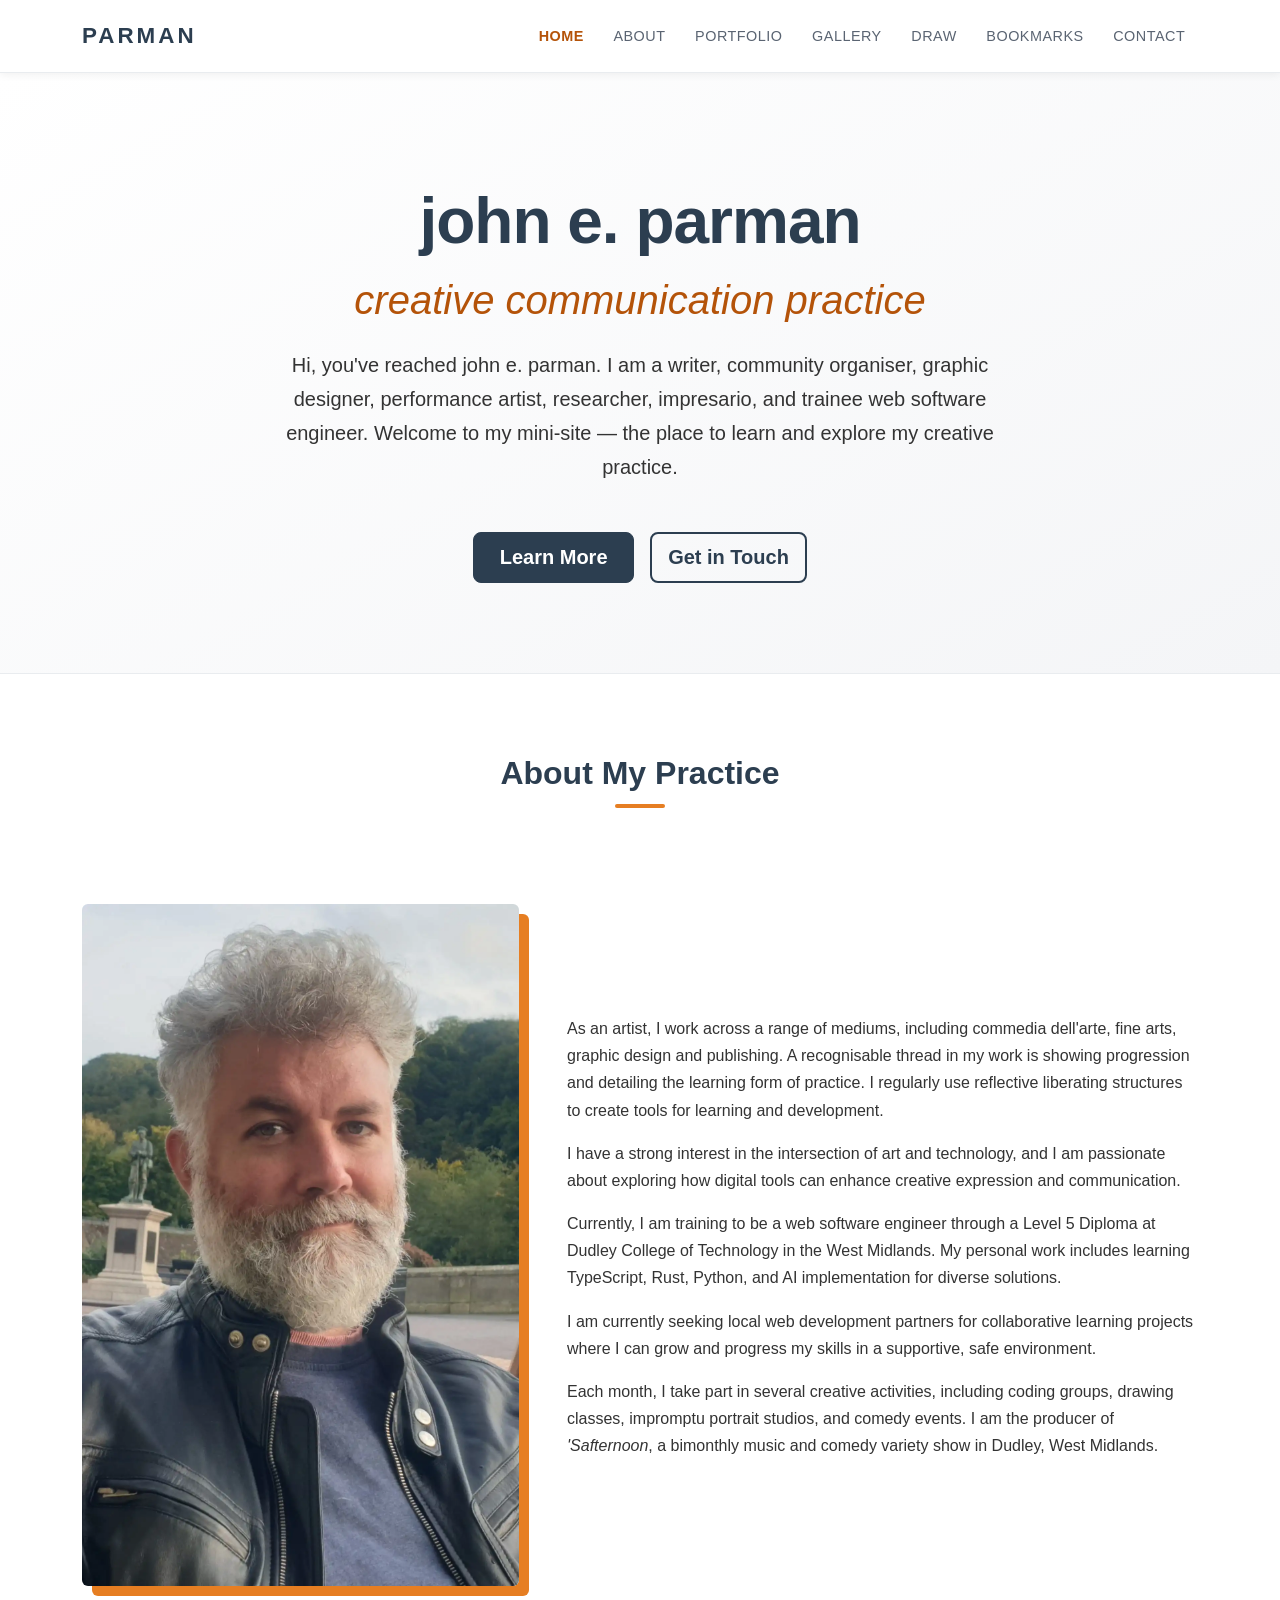
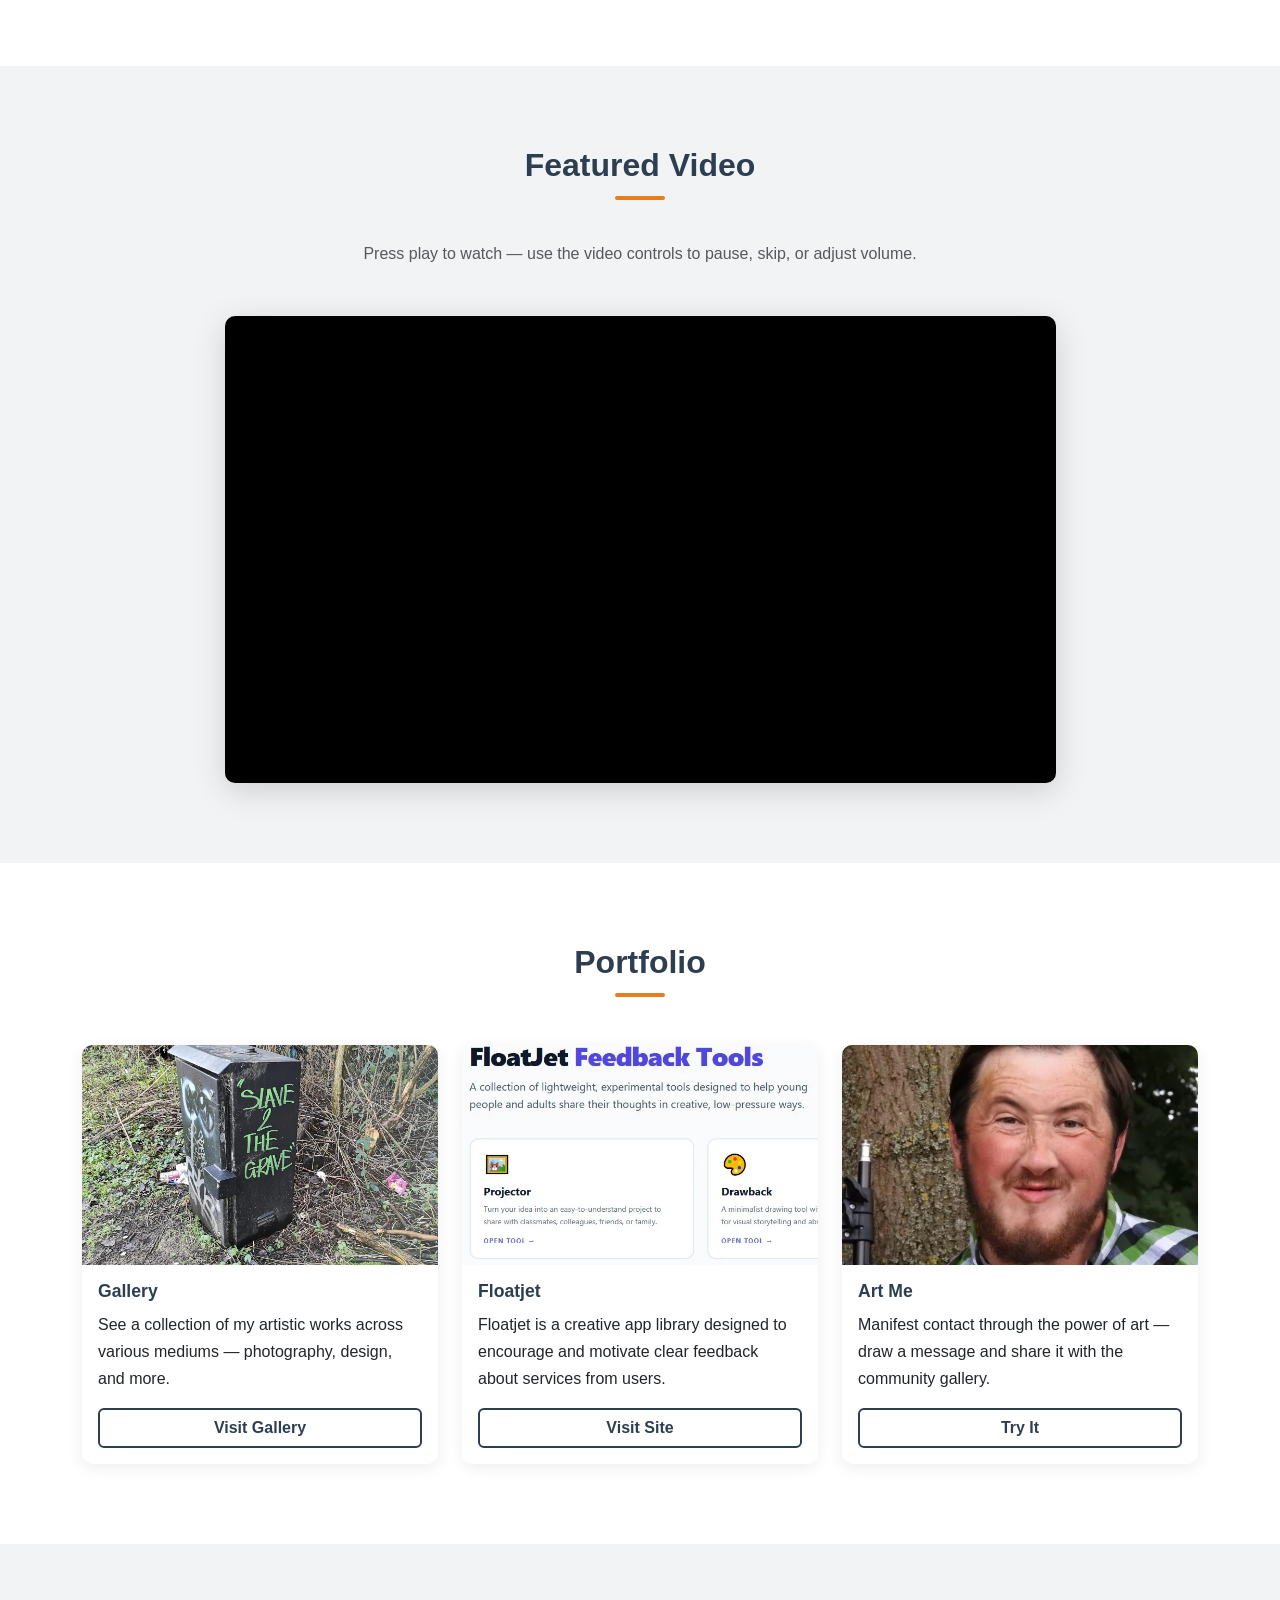
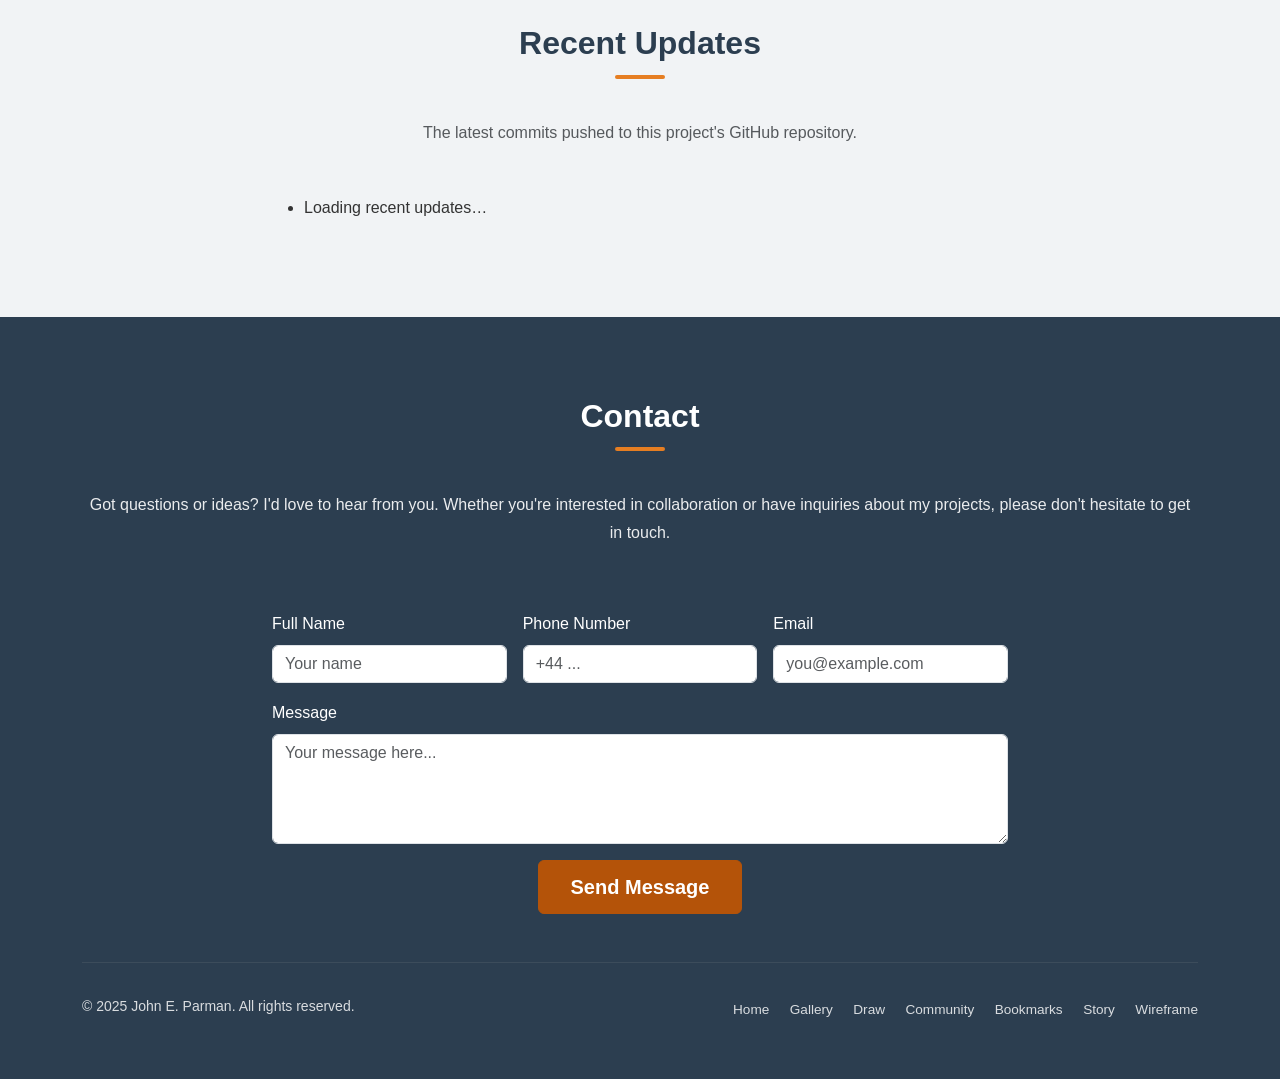
==== commit 25cbb448: "fix: remove redundant aria-required (W3C validator)" ====
--- a/index.html
+++ b/index.html
@@ -1,294 +1,278 @@
-<!DOCTYPE html>
-<html lang="en">
-
-<head>
-    <meta charset="UTF-8">
-    <meta name="viewport" content="width=device-width, initial-scale=1.0">
-    <title>John E. Parman — Creative Communication Practice</title>
-    <!-- Bootstrap 5.3.3 — CSS framework
-         Source: https://getbootstrap.com
-         License: MIT https://github.com/twbs/bootstrap/blob/main/LICENSE -->
-        <link rel="preconnect" href="https://cdn.jsdelivr.net" crossorigin>
-    <link rel="dns-prefetch" href="https://cdn.jsdelivr.net">
-<link href="https://cdn.jsdelivr.net/npm/bootstrap@5.3.3/dist/css/bootstrap.min.css" rel="stylesheet"
-        integrity="sha384-QWTKZyjpPEjISv5WaRU9OFeRpok6YctnYmDr5pNlyT2bRjXh0JMhjY6hW+ALEwIH" crossorigin="anonymous">
-    <link rel="stylesheet" href="assets/style.css">
-</head>
-
-<body>
-
-    <a href="#main-content" class="skip-link">Skip to main content</a>
-
-    <nav class="navbar navbar-expand-lg sticky-top" id="mainNav" aria-label="Main navigation">
-        <div class="container">
-            <a class="navbar-brand" href="index.html" aria-label="John E. Parman — Home">parman</a>
-            <button class="navbar-toggler" type="button" data-bs-toggle="collapse"
-                data-bs-target="#navbarMain" aria-controls="navbarMain" aria-expanded="false"
-                aria-label="Toggle navigation menu">
-                <span class="navbar-toggler-icon"></span>
-            </button>
-            <div class="collapse navbar-collapse" id="navbarMain">
-                <ul class="navbar-nav ms-auto gap-1">
-                    <li class="nav-item">
-                        <a class="nav-link active" aria-current="page" href="index.html">Home</a>
-                    </li>
-                    <li class="nav-item">
-                        <a class="nav-link" href="#about">About</a>
-                    </li>
-                    <li class="nav-item">
-                        <a class="nav-link" href="#portfolio">Portfolio</a>
-                    </li>
-                    <li class="nav-item">
-                        <a class="nav-link" href="gallery.html">Gallery</a>
-                    </li>
-                    <li class="nav-item">
-                        <a class="nav-link" href="contact.html">Draw</a>
-                    </li>
-                    <li class="nav-item">
-                        <a class="nav-link" href="bookmarks.html">Bookmarks</a>
-                    </li>
-                    <li class="nav-item">
-                        <a class="nav-link" href="#contact">Contact</a>
-                    </li>
-                </ul>
-            </div>
-        </div>
-    </nav>
-
-    <header id="hero">
-        <div class="container">
-            <div class="row justify-content-center">
-                <div class="col-12 col-lg-8 text-center">
-                    <h1 class="display-3 fw-bold mb-3">john e. parman</h1>
-                    <h2 class="display-6 mb-4">creative communication practice</h2>
-                    <p class="lead mb-5">
-                        Hi, you've reached john e. parman. I am a writer, community organiser, graphic designer,
-                        performance artist, researcher, impresario, and trainee web software engineer.
-                        Welcome to my mini-site — the place to learn and explore my creative practice.
-                    </p>
-                    <div class="d-flex gap-3 justify-content-center flex-wrap">
-                        <a href="#about" class="btn btn-primary btn-lg">Learn More</a>
-                        <a href="#contact" class="btn btn-outline-secondary btn-lg">Get in Touch</a>
-                    </div>
-                </div>
-            </div>
-        </div>
-    </header>
-
-    <main id="main-content">
-
-        <section id="about" class="section-pad" aria-labelledby="about-heading">
-            <div class="container">
-                <div class="row align-items-center g-5">
-                    <div class="col-12 text-center mb-2">
-                        <h2 class="section-title" id="about-heading">About My Practice</h2>
-                        <div class="section-divider" aria-hidden="true"></div>
-                    </div>
-                    <div class="col-12 col-md-5">
-                        <img src="assets/images/IMG-20241004-WA0000.webp" class="img-fluid rounded about-img"
-                            alt="John E. Parman standing in a leather jacket, looking directly at the camera" loading="lazy">
-                    </div>
-                    <div class="col-12 col-md-7">
-                        <p>
-                            As an creative practice project manager, I work across a range of mediums, including commedia dell'arte, fine arts,
-                            graphic design and publishing. A recognisable thread in my work is showing progression and
-                            detailing the learning form of practice. Cornerstones of my practice are: 
-                            <ul>
-                                <li>Reflective practice</li>
-                                <li>Constructive feedback</li>
-                                <li>Hands-on learning</li>
-                                <li>seeking alternative learning opportunities</li>
-                                <li>Collaborative learning</li>
-                                <li>Community engagement</li>
-                            </ul>
-                            I regularly use reflective liberating structures
-                            to create tools for learning and development.
-                        </p>
-                        <p>
-                            I have a strong interest in the intersection of art and technology, and I am passionate
-                            about exploring how digital tools can enhance creative expression and communication.
-                        </p>
-                        <p>
-                            Currently, I am training to be a web software engineer through a Level 5 Diploma at
-                            Dudley College of Technology in the West Midlands. My personal work includes learning
-                            TypeScript, Rust, Python, and AI implementation for diverse solutions. The diploma is
-                            very much a self-directed learning experience, and due to a compressed curriculum, 
-                            I have had to rush through the learning of many complex topics, which has been a challenging
-                            experience. I am holding out hope that I will be able to find counterparts in the community 
-                            who I will be able to grow and progress my skills and aspirations with following graduation. 
-                            If you are interested in collaborating on projects, learning together, or just want to chat
-                            about web development, please don't hesitate to reach out through the contact form below.
-                        </p>
-                        <p>
-                            I am currently seeking local web development partners for collaborative learning projects
-                            where I can grow and progress my skills in a supportive, safe environment.
-                        </p>
-                        <p>
-                            Each month, I take part in several creative activities, including coding groups, drawing
-                            classes, impromptu portrait studios, and comedy events. I am the producer of
-                            <em>'Safternoon</em>, a bimonthly music and comedy variety show in Dudley, West Midlands.
-                        </p>
-                    </div>
-                </div>
-            </div>
-        </section>
-
-        <section id="featured-video" class="section-pad bg-section" aria-labelledby="video-heading">
-            <div class="container">
-                <div class="col-12 text-center mb-5">
-                    <h2 class="section-title" id="video-heading">Featured Video</h2>
-                    <div class="section-divider" aria-hidden="true"></div>
-                    <p class="text-muted">
-                        Press play to watch — use the video controls to pause, skip, or adjust volume.
-                    </p>
-                </div>
-                <div class="row justify-content-center">
-                    <div class="col-12 col-lg-9">
-                        <!-- YouTube iframe Embed API — user-initiated playback, no autoplay
-                             Source: https://developers.google.com/youtube/iframe_api_reference
-                             Video: https://www.youtube.com/watch?v=ylqYjbd8CMo -->
-                        <div class="video-wrapper">
-                            <iframe
-                                src="https://www.youtube.com/embed/ylqYjbd8CMo?rel=0&modestbranding=1"
-                                title="Featured video by John E. Parman on YouTube — user-controlled playback"
-                                allow="accelerometer; clipboard-write; encrypted-media; gyroscope; picture-in-picture"
-                                allowfullscreen
-                                loading="lazy"
-                                referrerpolicy="strict-origin-when-cross-origin"></iframe>
-                        </div>
-                    </div>
-                </div>
-            </div>
-        </section>
-
-        <section id="portfolio" class="section-pad" aria-labelledby="portfolio-heading">
-            <div class="container">
-                <div class="col-12 text-center mb-5">
-                    <h2 class="section-title" id="portfolio-heading">Portfolio</h2>
-                    <div class="section-divider" aria-hidden="true"></div>
-                </div>
-                <div class="row g-4">
-                    <div class="col-12 col-md-4">
-                        <div class="card h-100">
-                            <img src="assets/images/IMG_20210116_131216-1200w.webp" srcset="assets/images/IMG_20210116_131216-400w.webp 400w, assets/images/IMG_20210116_131216-1200w.webp 1200w" sizes="(max-width: 767px) 100vw, 33vw" width="1200" height="1600" class="card-img-top" alt="Outdoor photograph taken in January 2021, part of the artistic photography collection" loading="lazy">
-                            <div class="card-body d-flex flex-column">
-                                <h3 class="card-title">Gallery</h3>
-                                <p class="card-text flex-grow-1">See a collection of my artistic works across various mediums — photography, design, and more.</p>
-                                <a href="gallery.html" class="btn btn-outline-primary mt-auto">Visit Gallery</a>
-                            </div>
-                        </div>
-                    </div>
-                    <div class="col-12 col-md-4">
-                        <div class="card h-100">
-                            <img src="assets/images/floatjetwebp.webp" class="card-img-top"
-                                alt="Screenshot of the Floatjet app interface showing a feedback form with colour-coded rating buttons" loading="lazy">
-                            <div class="card-body d-flex flex-column">
-                                <h3 class="card-title">Floatjet</h3>
-                                <p class="card-text flex-grow-1">Floatjet is a creative app library designed to encourage and motivate clear feedback about services from users.</p>
-                                <a href="https://qualitylemons.github.io/floop-board-dev"
-                                    class="btn btn-outline-primary mt-auto" target="_blank" rel="noopener noreferrer"
-                                    aria-label="Visit the Floatjet site (opens in a new tab)">Visit Site</a>
-                            </div>
-                        </div>
-                    </div>
-                    <div class="col-12 col-md-4">
-                        <div class="card h-100">
-                            <img src="assets/images/Benny.webp" class="card-img-top"
-                                alt="Portrait of Benny Shakes, a friend and collaborator, used to represent the Art Me interactive drawing project" loading="lazy">
-                            <div class="card-body d-flex flex-column">
-                                <h3 class="card-title">Art Me</h3>
-                                <p class="card-text flex-grow-1">Manifest contact through the power of art — draw a message and share it with the community gallery.</p>
-                                <a href="contact.html" class="btn btn-outline-primary mt-auto">Try It</a>
-                            </div>
-                        </div>
-                    </div>
-                </div>
-            </div>
-        </section>
-
-        <section id="recent-updates" class="section-pad bg-section" aria-labelledby="updates-heading">
-            <div class="container">
-                <div class="col-12 text-center mb-5">
-                    <h2 class="section-title" id="updates-heading">Recent Updates</h2>
-                    <div class="section-divider" aria-hidden="true"></div>
-                    <p class="text-muted">The latest commits pushed to this project's GitHub repository.</p>
-                </div>
-                <div class="row justify-content-center">
-                    <div class="col-12 col-lg-8">
-                        <ul class="changelog-list" id="changelogList" aria-live="polite" aria-label="Recent GitHub commits">
-                            <li id="changelogStatus" class="changelog-loading">Loading recent updates&hellip;</li>
-                        </ul>
-                    </div>
-                </div>
-            </div>
-        </section>
-
-    </main>
-
-    <footer id="contact">
-        <div class="container">
-            <div class="row justify-content-center">
-                <div class="col-12 text-center mb-5">
-                    <h2 class="section-title text-white" id="contact-heading">Contact</h2>
-                    <div class="section-divider bg-accent" aria-hidden="true"></div>
-                    <p class="text-white-75 mt-3">
-                        Got questions or ideas? I'd love to hear from you. Whether you're interested in collaboration
-                        or have inquiries about my projects, please don't hesitate to get in touch.
-                    </p>
-                </div>
-                <div class="col-12 col-lg-8">
-                    <form class="row g-3" aria-labelledby="contact-heading" novalidate>
-                        <div class="col-md-4">
-                            <label for="full-name" class="form-label text-white">Full Name</label>
-                            <input type="text" class="form-control" id="full-name"
-                                placeholder="Your name" required aria-required="true">
-                        </div>
-                        <div class="col-md-4">
-                            <label for="phonenumber" class="form-label text-white">Phone Number</label>
-                            <input type="tel" class="form-control" id="phonenumber" placeholder="+44 ...">
-                        </div>
-                        <div class="col-md-4">
-                            <label for="email" class="form-label text-white">Email</label>
-                            <input type="email" class="form-control" id="email"
-                                placeholder="you@example.com" required aria-required="true">
-                        </div>
-                        <div class="col-12">
-                            <label for="message" class="form-label text-white">Message</label>
-                            <textarea class="form-control" id="message" rows="4"
-                                placeholder="Your message here..." required aria-required="true"></textarea>
-                        </div>
-                        <div class="col-12 text-center">
-                            <button type="submit" class="btn btn-accent btn-lg">Send Message</button>
-                        </div>
-                    </form>
-                </div>
-            </div>
-
-            <hr class="border-secondary mt-5">
-            <div class="row py-3">
-                <div class="col-12 col-md-6 text-center text-md-start small mb-2 mb-md-0" style="color:var(--footer-link);">
-                    &copy; 2025 John E. Parman. All rights reserved.
-                </div>
-                <nav class="col-12 col-md-6 text-center text-md-end" aria-label="Footer navigation">
-                    <a href="index.html" class="footer-link me-3">Home</a>
-                    <a href="gallery.html" class="footer-link me-3">Gallery</a>
-                    <a href="contact.html" class="footer-link me-3">Draw</a>
-                    <a href="drawback.html" class="footer-link me-3">Community</a>
-                    <a href="bookmarks.html" class="footer-link me-3">Bookmarks</a>
-                    <a href="story.html" class="footer-link me-3">Story</a>
-                    <a href="wireframe.html" class="footer-link">Wireframe</a>
-                </nav>
-            </div>
-        </div>
-    </footer>
-
-    <!-- Bootstrap 5.3.3 — JavaScript bundle (includes Popper.js)
-         Source: https://getbootstrap.com
-         License: MIT https://github.com/twbs/bootstrap/blob/main/LICENSE -->
-    <script src="https://cdn.jsdelivr.net/npm/bootstrap@5.3.3/dist/js/bootstrap.bundle.min.js"
-        integrity="sha384-YvpcrYf0tY3lHB60NNkmXc5s9fDVZLESaAA55NDzOxhy9GkcIdslK1eN7N6jIeHz" crossorigin="anonymous"></script>
-    <script src="assets/nav.js"></script>
-    <script src="assets/changelog.js"></script>
-</body>
-
-</html>
+<!DOCTYPE html>
+<html lang="en">
+
+<head>
+    <meta charset="UTF-8">
+    <meta name="viewport" content="width=device-width, initial-scale=1.0">
+    <title>John E. Parman — Creative Communication Practice</title>
+    <!-- Bootstrap 5.3.3 — CSS framework
+         Source: https://getbootstrap.com
+         License: MIT https://github.com/twbs/bootstrap/blob/main/LICENSE -->
+    <link href="https://cdn.jsdelivr.net/npm/bootstrap@5.3.3/dist/css/bootstrap.min.css" rel="stylesheet"
+        integrity="sha384-QWTKZyjpPEjISv5WaRU9OFeRpok6YctnYmDr5pNlyT2bRjXh0JMhjY6hW+ALEwIH" crossorigin="anonymous">
+    <link rel="stylesheet" href="assets/style.css">
+</head>
+
+<body>
+
+    <a href="#main-content" class="skip-link">Skip to main content</a>
+
+    <nav class="navbar navbar-expand-lg sticky-top" id="mainNav" aria-label="Main navigation">
+        <div class="container">
+            <a class="navbar-brand" href="index.html" aria-label="John E. Parman — Home">parman</a>
+            <button class="navbar-toggler" type="button" data-bs-toggle="collapse"
+                data-bs-target="#navbarMain" aria-controls="navbarMain" aria-expanded="false"
+                aria-label="Toggle navigation menu">
+                <span class="navbar-toggler-icon"></span>
+            </button>
+            <div class="collapse navbar-collapse" id="navbarMain">
+                <ul class="navbar-nav ms-auto gap-1">
+                    <li class="nav-item">
+                        <a class="nav-link active" aria-current="page" href="index.html">Home</a>
+                    </li>
+                    <li class="nav-item">
+                        <a class="nav-link" href="#about">About</a>
+                    </li>
+                    <li class="nav-item">
+                        <a class="nav-link" href="#portfolio">Portfolio</a>
+                    </li>
+                    <li class="nav-item">
+                        <a class="nav-link" href="gallery.html">Gallery</a>
+                    </li>
+                    <li class="nav-item">
+                        <a class="nav-link" href="contact.html">Draw</a>
+                    </li>
+                    <li class="nav-item">
+                        <a class="nav-link" href="bookmarks.html">Bookmarks</a>
+                    </li>
+                    <li class="nav-item">
+                        <a class="nav-link" href="#contact">Contact</a>
+                    </li>
+                </ul>
+            </div>
+        </div>
+    </nav>
+
+    <header id="hero">
+        <div class="container">
+            <div class="row justify-content-center">
+                <div class="col-12 col-lg-8 text-center">
+                    <h1 class="display-3 fw-bold mb-3">john e. parman</h1>
+                    <h2 class="display-6 mb-4">creative communication practice</h2>
+                    <p class="lead mb-5">
+                        Hi, you've reached john e. parman. I am a writer, community organiser, graphic designer,
+                        performance artist, researcher, impresario, and trainee web software engineer.
+                        Welcome to my mini-site — the place to learn and explore my creative practice.
+                    </p>
+                    <div class="d-flex gap-3 justify-content-center flex-wrap">
+                        <a href="#about" class="btn btn-primary btn-lg">Learn More</a>
+                        <a href="#contact" class="btn btn-outline-secondary btn-lg">Get in Touch</a>
+                    </div>
+                </div>
+            </div>
+        </div>
+    </header>
+
+    <main id="main-content">
+
+        <section id="about" class="section-pad" aria-labelledby="about-heading">
+            <div class="container">
+                <div class="row align-items-center g-5">
+                    <div class="col-12 text-center mb-2">
+                        <h2 class="section-title" id="about-heading">About My Practice</h2>
+                        <div class="section-divider" aria-hidden="true"></div>
+                    </div>
+                    <div class="col-12 col-md-5">
+                        <img src="assets/images/IMG-20241004-WA0000.webp" class="img-fluid rounded about-img"
+                            alt="John E. Parman standing in a leather jacket, looking directly at the camera">
+                    </div>
+                    <div class="col-12 col-md-7">
+                        <p>
+                            As an artist, I work across a range of mediums, including commedia dell'arte, fine arts,
+                            graphic design and publishing. A recognisable thread in my work is showing progression and
+                            detailing the learning form of practice. I regularly use reflective liberating structures
+                            to create tools for learning and development.
+                        </p>
+                        <p>
+                            I have a strong interest in the intersection of art and technology, and I am passionate
+                            about exploring how digital tools can enhance creative expression and communication.
+                        </p>
+                        <p>
+                            Currently, I am training to be a web software engineer through a Level 5 Diploma at
+                            Dudley College of Technology in the West Midlands. My personal work includes learning
+                            TypeScript, Rust, Python, and AI implementation for diverse solutions.
+                        </p>
+                        <p>
+                            I am currently seeking local web development partners for collaborative learning projects
+                            where I can grow and progress my skills in a supportive, safe environment.
+                        </p>
+                        <p>
+                            Each month, I take part in several creative activities, including coding groups, drawing
+                            classes, impromptu portrait studios, and comedy events. I am the producer of
+                            <em>'Safternoon</em>, a bimonthly music and comedy variety show in Dudley, West Midlands.
+                        </p>
+                    </div>
+                </div>
+            </div>
+        </section>
+
+        <section id="featured-video" class="section-pad bg-section" aria-labelledby="video-heading">
+            <div class="container">
+                <div class="col-12 text-center mb-5">
+                    <h2 class="section-title" id="video-heading">Featured Video</h2>
+                    <div class="section-divider" aria-hidden="true"></div>
+                    <p class="text-muted">
+                        Press play to watch — use the video controls to pause, skip, or adjust volume.
+                    </p>
+                </div>
+                <div class="row justify-content-center">
+                    <div class="col-12 col-lg-9">
+                        <!-- YouTube iframe Embed API — user-initiated playback, no autoplay
+                             Source: https://developers.google.com/youtube/iframe_api_reference
+                             Video: https://www.youtube.com/watch?v=ylqYjbd8CMo -->
+                        <div class="video-wrapper">
+                            <iframe
+                                src="https://www.youtube.com/embed/ylqYjbd8CMo?rel=0&modestbranding=1"
+                                title="Featured video by John E. Parman on YouTube — user-controlled playback"
+                                allow="accelerometer; clipboard-write; encrypted-media; gyroscope; picture-in-picture"
+                                allowfullscreen
+                                loading="lazy"
+                                referrerpolicy="strict-origin-when-cross-origin"></iframe>
+                        </div>
+                    </div>
+                </div>
+            </div>
+        </section>
+
+        <section id="portfolio" class="section-pad" aria-labelledby="portfolio-heading">
+            <div class="container">
+                <div class="col-12 text-center mb-5">
+                    <h2 class="section-title" id="portfolio-heading">Portfolio</h2>
+                    <div class="section-divider" aria-hidden="true"></div>
+                </div>
+                <div class="row g-4">
+                    <div class="col-12 col-md-4">
+                        <div class="card h-100">
+                            <img src="assets/images/IMG_20210116_131216.webp" class="card-img-top"
+                                alt="Outdoor photograph taken in January 2021, part of the artistic photography collection">
+                            <div class="card-body d-flex flex-column">
+                                <h3 class="card-title">Gallery</h3>
+                                <p class="card-text flex-grow-1">See a collection of my artistic works across various mediums — photography, design, and more.</p>
+                                <a href="gallery.html" class="btn btn-outline-primary mt-auto">Visit Gallery</a>
+                            </div>
+                        </div>
+                    </div>
+                    <div class="col-12 col-md-4">
+                        <div class="card h-100">
+                            <img src="assets/images/floatjetwebp.webp" class="card-img-top"
+                                alt="Screenshot of the Floatjet app interface showing a feedback form with colour-coded rating buttons">
+                            <div class="card-body d-flex flex-column">
+                                <h3 class="card-title">Floatjet</h3>
+                                <p class="card-text flex-grow-1">Floatjet is a creative app library designed to encourage and motivate clear feedback about services from users.</p>
+                                <a href="https://qualitylemons.github.io/floop-board-dev"
+                                    class="btn btn-outline-primary mt-auto" target="_blank" rel="noopener noreferrer"
+                                    aria-label="Visit the Floatjet site (opens in a new tab)">Visit Site</a>
+                            </div>
+                        </div>
+                    </div>
+                    <div class="col-12 col-md-4">
+                        <div class="card h-100">
+                            <img src="assets/images/Benny.webp" class="card-img-top"
+                                alt="Portrait of Benny Shakes, a friend and collaborator, used to represent the Art Me interactive drawing project">
+                            <div class="card-body d-flex flex-column">
+                                <h3 class="card-title">Art Me</h3>
+                                <p class="card-text flex-grow-1">Manifest contact through the power of art — draw a message and share it with the community gallery.</p>
+                                <a href="contact.html" class="btn btn-outline-primary mt-auto">Try It</a>
+                            </div>
+                        </div>
+                    </div>
+                </div>
+            </div>
+        </section>
+
+        <section id="recent-updates" class="section-pad bg-section" aria-labelledby="updates-heading">
+            <div class="container">
+                <div class="col-12 text-center mb-5">
+                    <h2 class="section-title" id="updates-heading">Recent Updates</h2>
+                    <div class="section-divider" aria-hidden="true"></div>
+                    <p class="text-muted">The latest commits pushed to this project's GitHub repository.</p>
+                </div>
+                <div class="row justify-content-center">
+                    <div class="col-12 col-lg-8">
+                        <ul class="changelog-list" id="changelogList" aria-live="polite" aria-label="Recent GitHub commits">
+                            <li id="changelogStatus" class="changelog-loading">Loading recent updates&hellip;</li>
+                        </ul>
+                    </div>
+                </div>
+            </div>
+        </section>
+
+    </main>
+
+    <footer id="contact">
+        <div class="container">
+            <div class="row justify-content-center">
+                <div class="col-12 text-center mb-5">
+                    <h2 class="section-title text-white" id="contact-heading">Contact</h2>
+                    <div class="section-divider bg-accent" aria-hidden="true"></div>
+                    <p class="text-white-75 mt-3">
+                        Got questions or ideas? I'd love to hear from you. Whether you're interested in collaboration
+                        or have inquiries about my projects, please don't hesitate to get in touch.
+                    </p>
+                </div>
+                <div class="col-12 col-lg-8">
+                    <form class="row g-3" aria-labelledby="contact-heading" novalidate>
+                        <div class="col-md-4">
+                            <label for="full-name" class="form-label text-white">Full Name</label>
+                            <input type="text" class="form-control" id="full-name"
+                                placeholder="Your name" required>
+                        </div>
+                        <div class="col-md-4">
+                            <label for="phonenumber" class="form-label text-white">Phone Number</label>
+                            <input type="tel" class="form-control" id="phonenumber" placeholder="+44 ...">
+                        </div>
+                        <div class="col-md-4">
+                            <label for="email" class="form-label text-white">Email</label>
+                            <input type="email" class="form-control" id="email"
+                                placeholder="you@example.com" required>
+                        </div>
+                        <div class="col-12">
+                            <label for="message" class="form-label text-white">Message</label>
+                            <textarea class="form-control" id="message" rows="4"
+                                placeholder="Your message here..." required></textarea>
+                        </div>
+                        <div class="col-12 text-center">
+                            <button type="submit" class="btn btn-accent btn-lg">Send Message</button>
+                        </div>
+                    </form>
+                </div>
+            </div>
+
+            <hr class="border-secondary mt-5">
+            <div class="row py-3">
+                <div class="col-12 col-md-6 text-center text-md-start small mb-2 mb-md-0" style="color:var(--footer-link);">
+                    &copy; 2025 John E. Parman. All rights reserved.
+                </div>
+                <nav class="col-12 col-md-6 text-center text-md-end" aria-label="Footer navigation">
+                    <a href="index.html" class="footer-link me-3">Home</a>
+                    <a href="gallery.html" class="footer-link me-3">Gallery</a>
+                    <a href="contact.html" class="footer-link me-3">Draw</a>
+                    <a href="drawback.html" class="footer-link me-3">Community</a>
+                    <a href="bookmarks.html" class="footer-link me-3">Bookmarks</a>
+                    <a href="story.html" class="footer-link me-3">Story</a>
+                    <a href="wireframe.html" class="footer-link">Wireframe</a>
+                </nav>
+            </div>
+        </div>
+    </footer>
+
+    <!-- Bootstrap 5.3.3 — JavaScript bundle (includes Popper.js)
+         Source: https://getbootstrap.com
+         License: MIT https://github.com/twbs/bootstrap/blob/main/LICENSE -->
+    <script src="https://cdn.jsdelivr.net/npm/bootstrap@5.3.3/dist/js/bootstrap.bundle.min.js"
+        integrity="sha384-YvpcrYf0tY3lHB60NNkmXc5s9fDVZLESaAA55NDzOxhy9GkcIdslK1eN7N6jIeHz" crossorigin="anonymous"></script>
+    <script src="assets/nav.js"></script>
+    <script src="assets/changelog.js"></script>
+</body>
+
+</html>
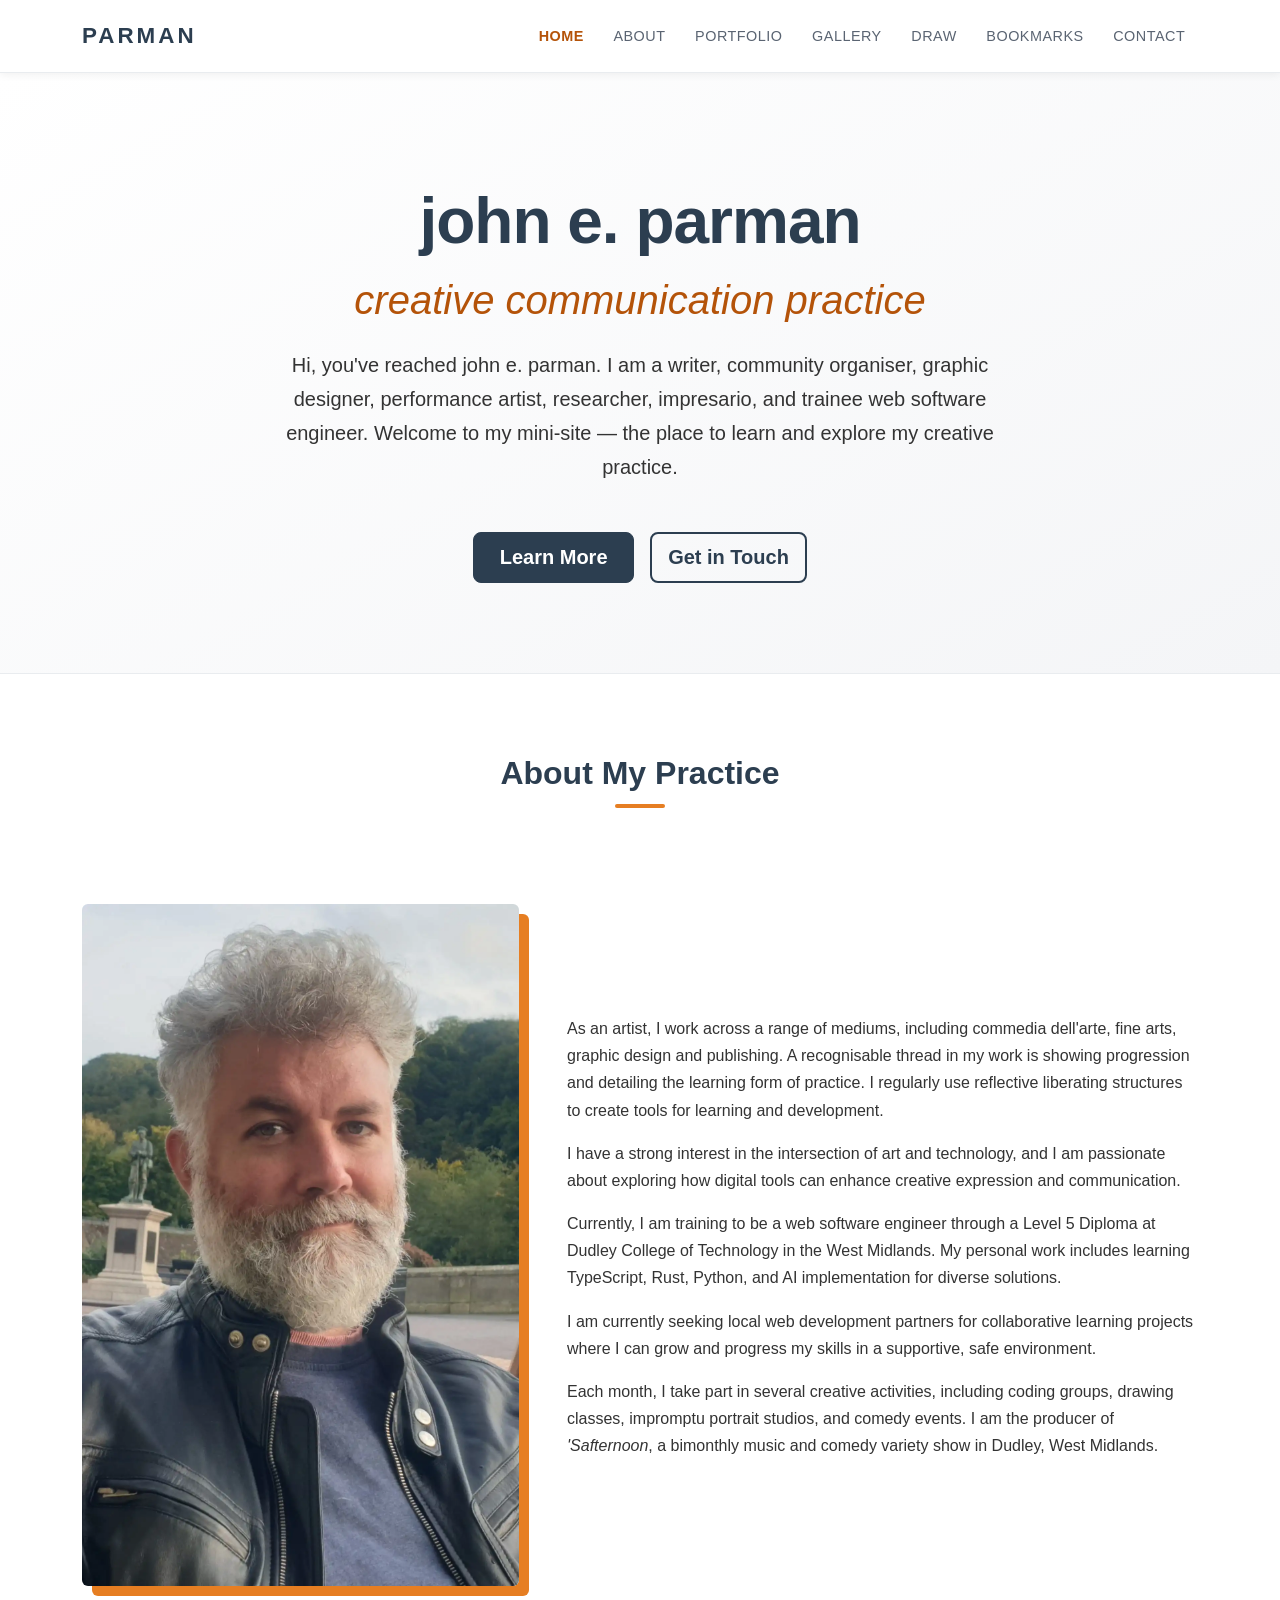
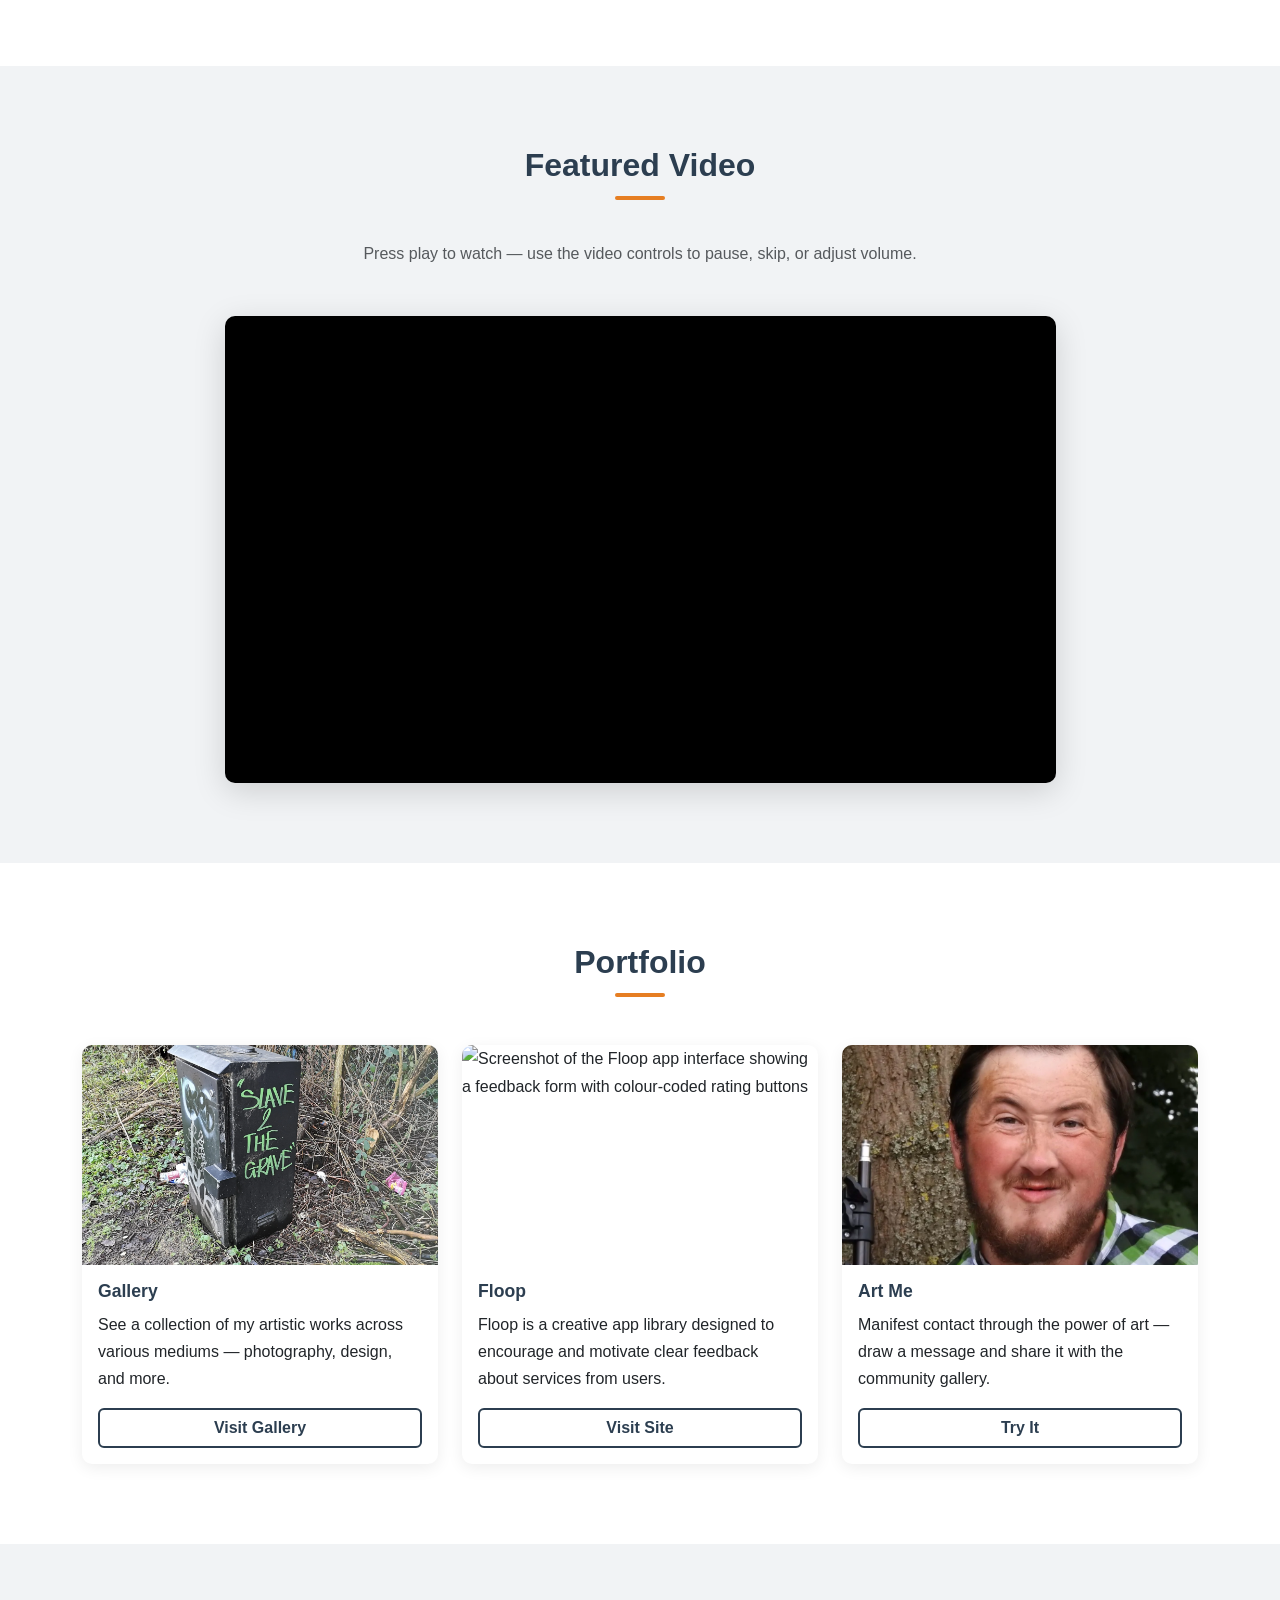
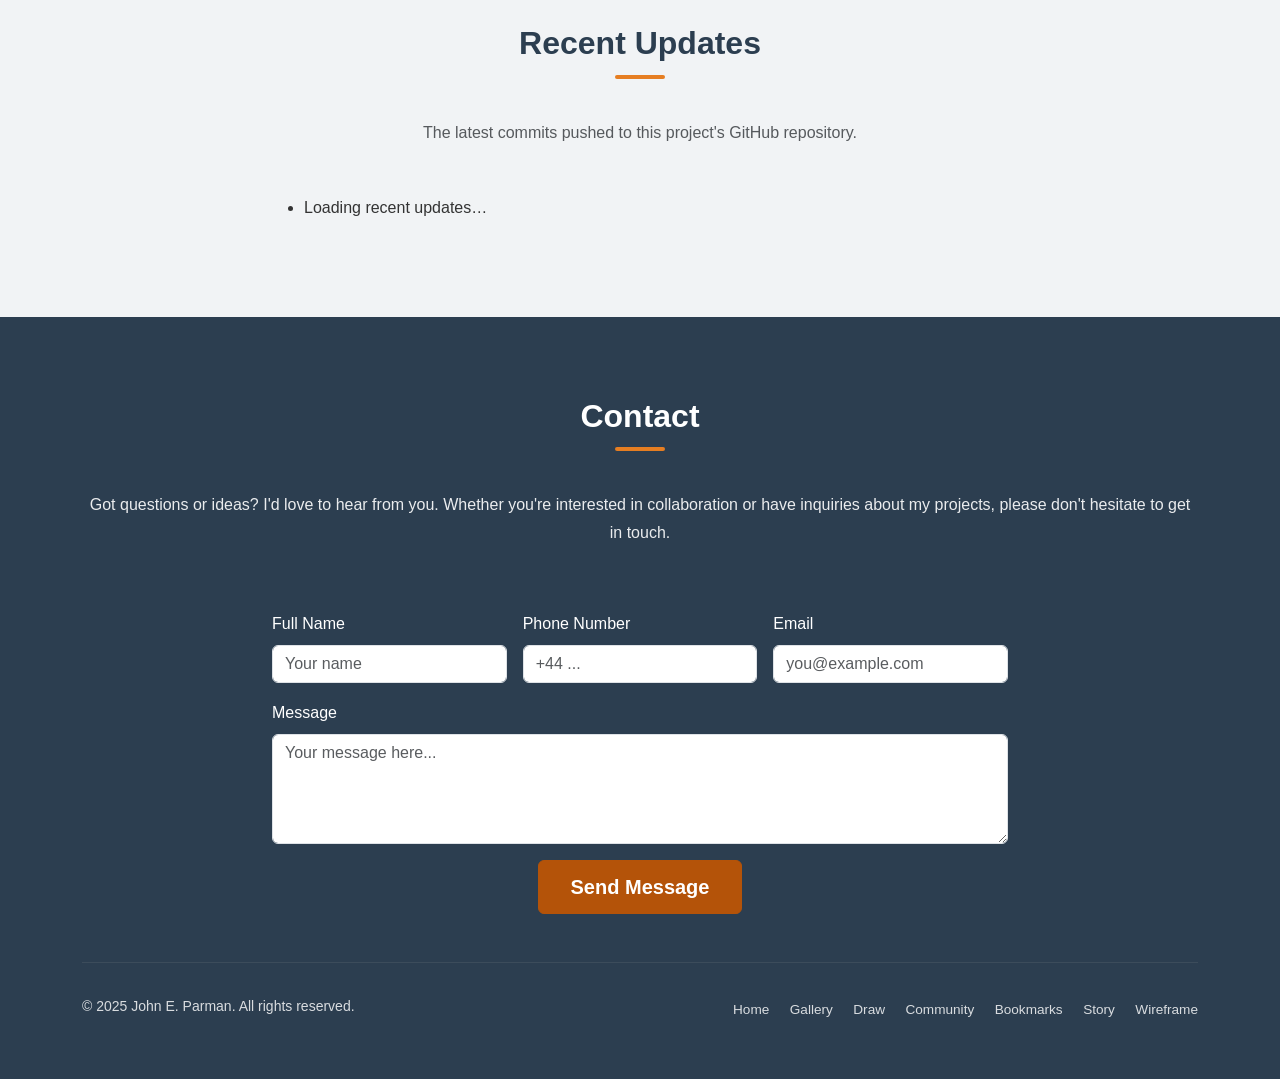
==== commit 21c801a2: "Update index.html" ====
--- a/index.html
+++ b/index.html
@@ -164,14 +164,14 @@
                     </div>
                     <div class="col-12 col-md-4">
                         <div class="card h-100">
-                            <img src="assets/images/floatjetwebp.webp" class="card-img-top"
-                                alt="Screenshot of the Floatjet app interface showing a feedback form with colour-coded rating buttons">
+                            <img src="assets/images/Floopwebp.webp" class="card-img-top"
+                                alt="Screenshot of the Floop app interface showing a feedback form with colour-coded rating buttons">
                             <div class="card-body d-flex flex-column">
-                                <h3 class="card-title">Floatjet</h3>
-                                <p class="card-text flex-grow-1">Floatjet is a creative app library designed to encourage and motivate clear feedback about services from users.</p>
+                                <h3 class="card-title">Floop</h3>
+                                <p class="card-text flex-grow-1">Floop is a creative app library designed to encourage and motivate clear feedback about services from users.</p>
                                 <a href="https://qualitylemons.github.io/floop-board-dev"
                                     class="btn btn-outline-primary mt-auto" target="_blank" rel="noopener noreferrer"
-                                    aria-label="Visit the Floatjet site (opens in a new tab)">Visit Site</a>
+                                    aria-label="Visit the Floop site (opens in a new tab)">Visit Site</a>
                             </div>
                         </div>
                     </div>
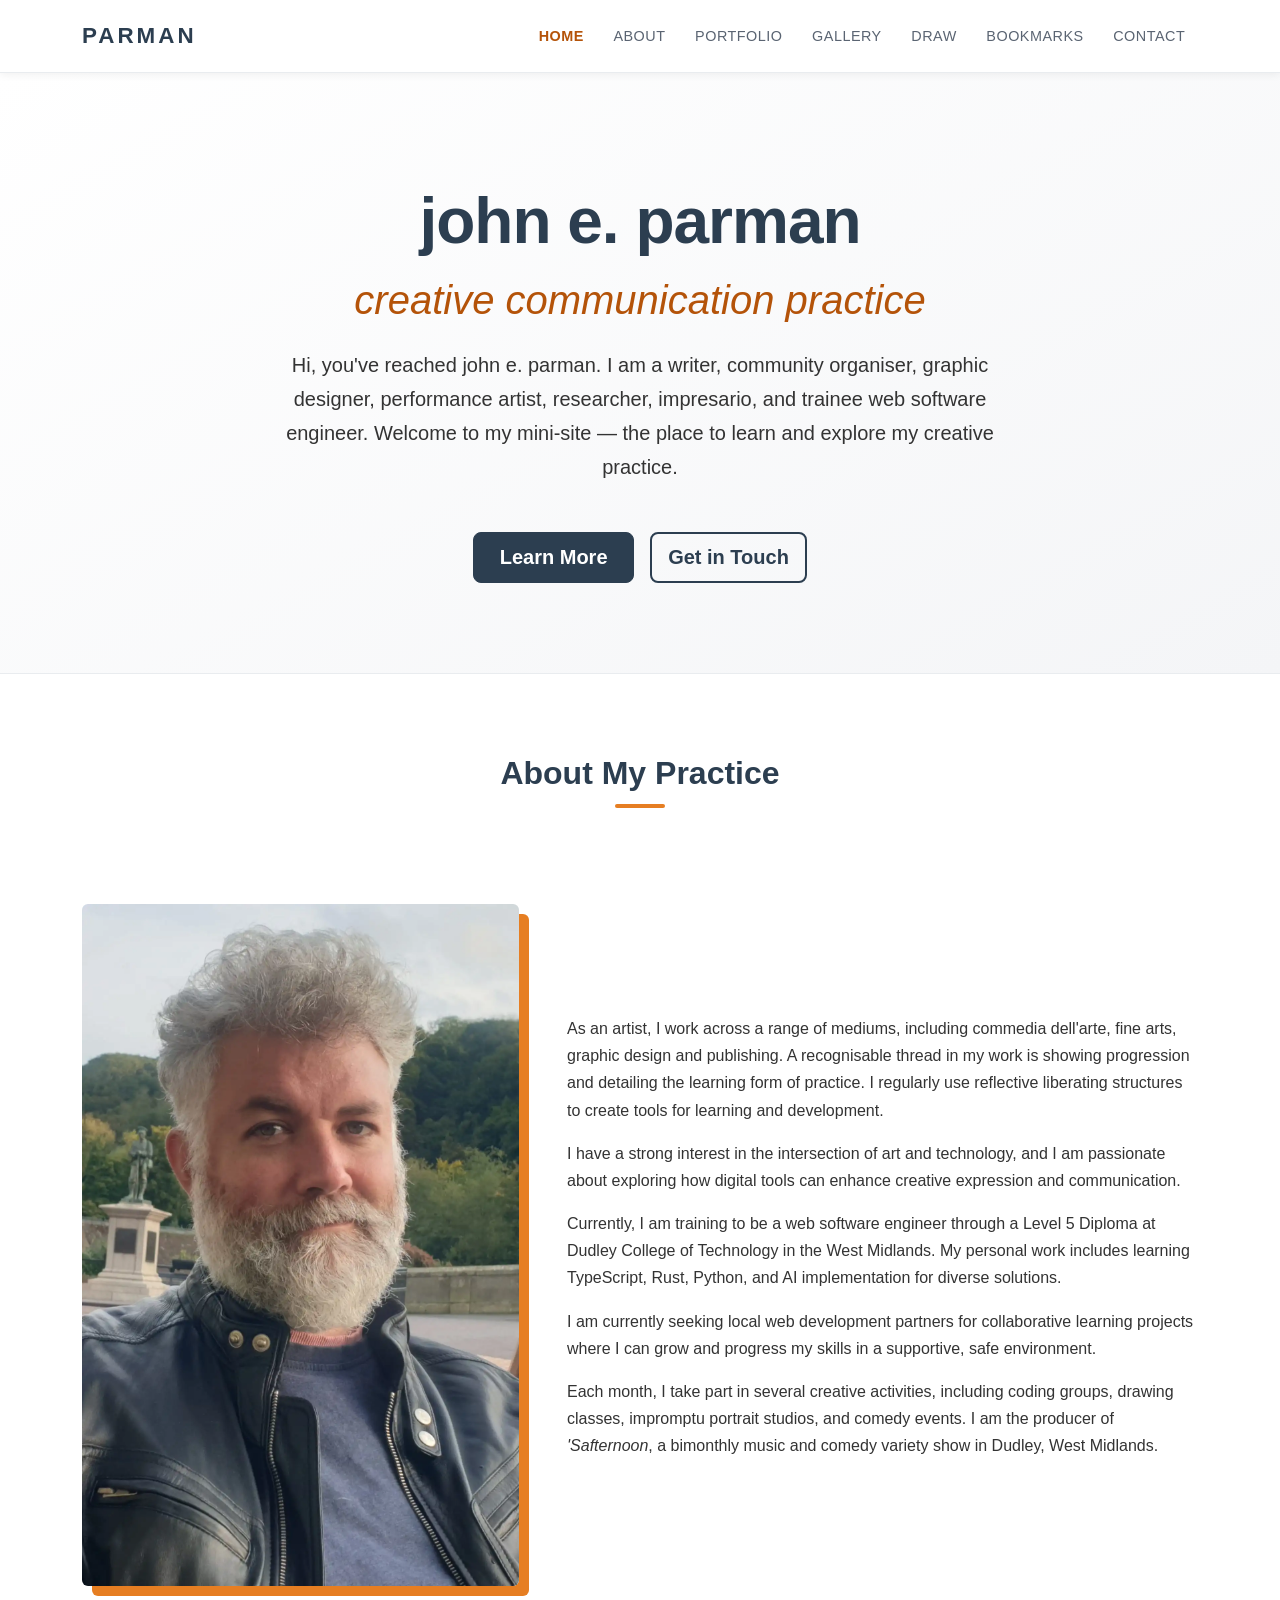
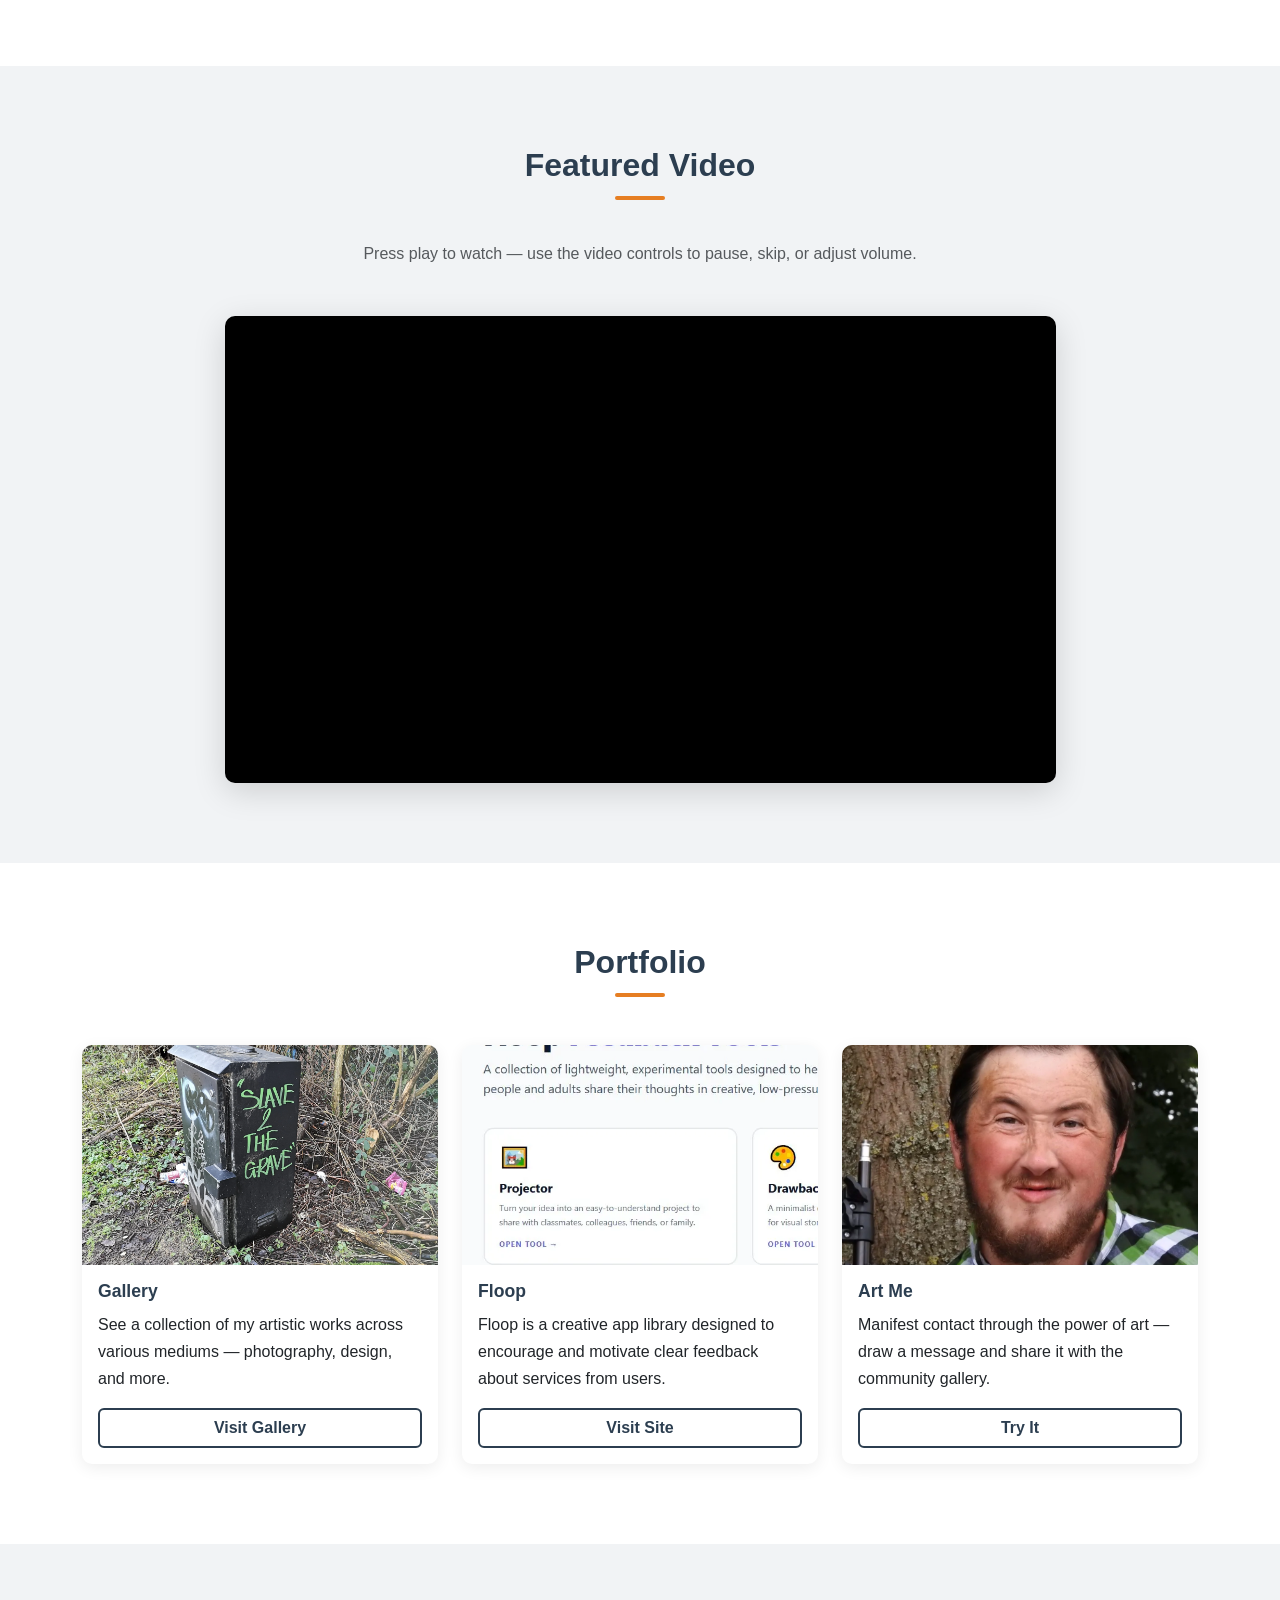
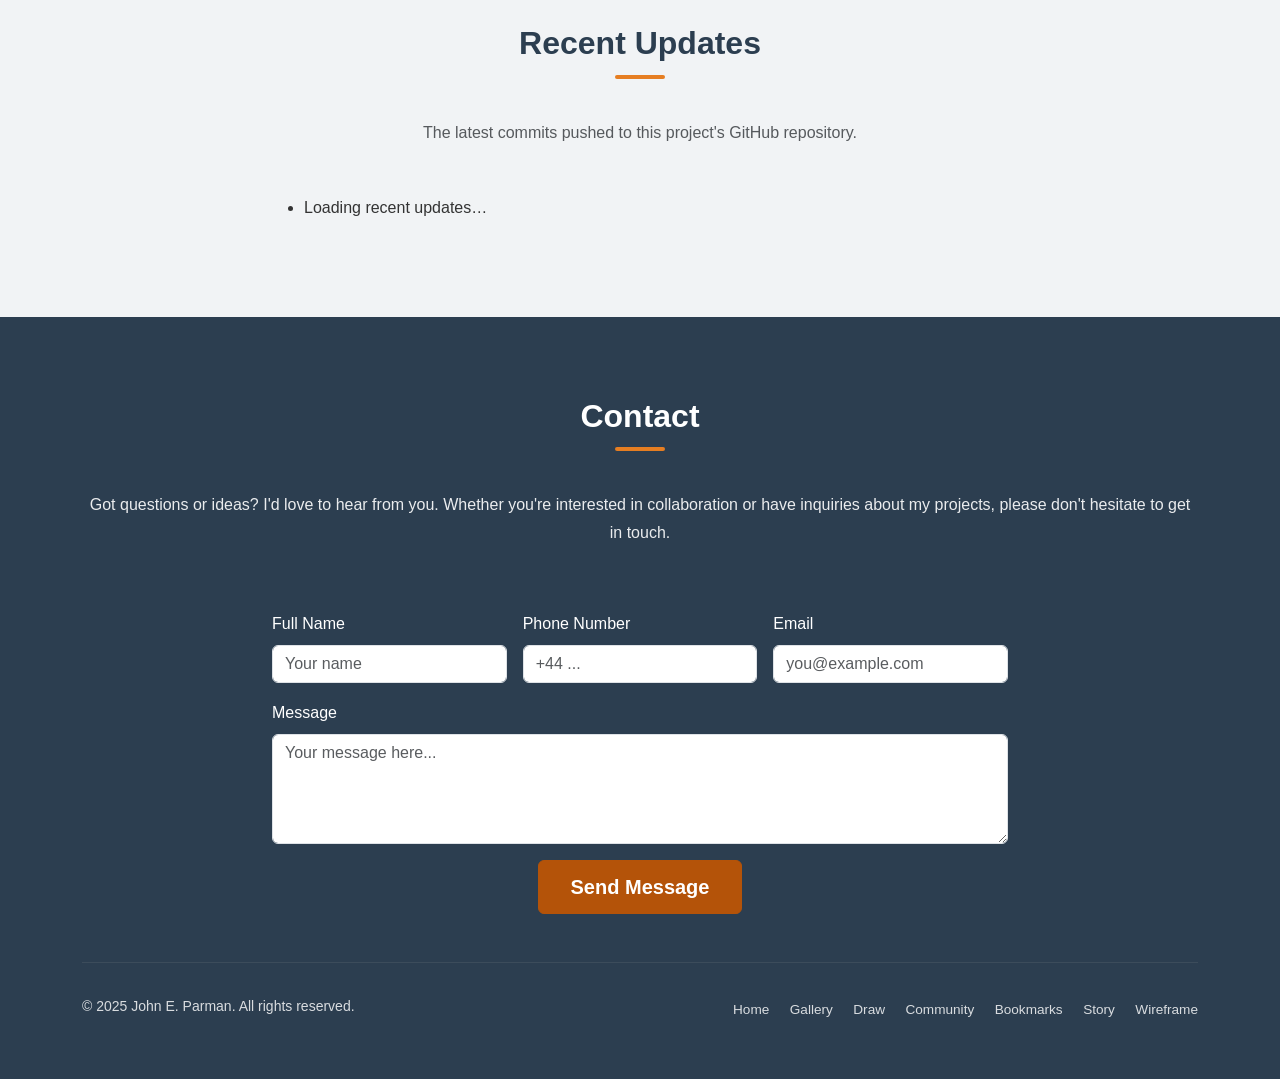
==== commit a05d73c4: "Update index.html" ====
--- a/index.html
+++ b/index.html
@@ -164,7 +164,7 @@
                     </div>
                     <div class="col-12 col-md-4">
                         <div class="card h-100">
-                            <img src="assets/images/Floopwebp.webp" class="card-img-top"
+                            <img src="assets/images/Floopwebp.webp.webp" class="card-img-top"
                                 alt="Screenshot of the Floop app interface showing a feedback form with colour-coded rating buttons">
                             <div class="card-body d-flex flex-column">
                                 <h3 class="card-title">Floop</h3>
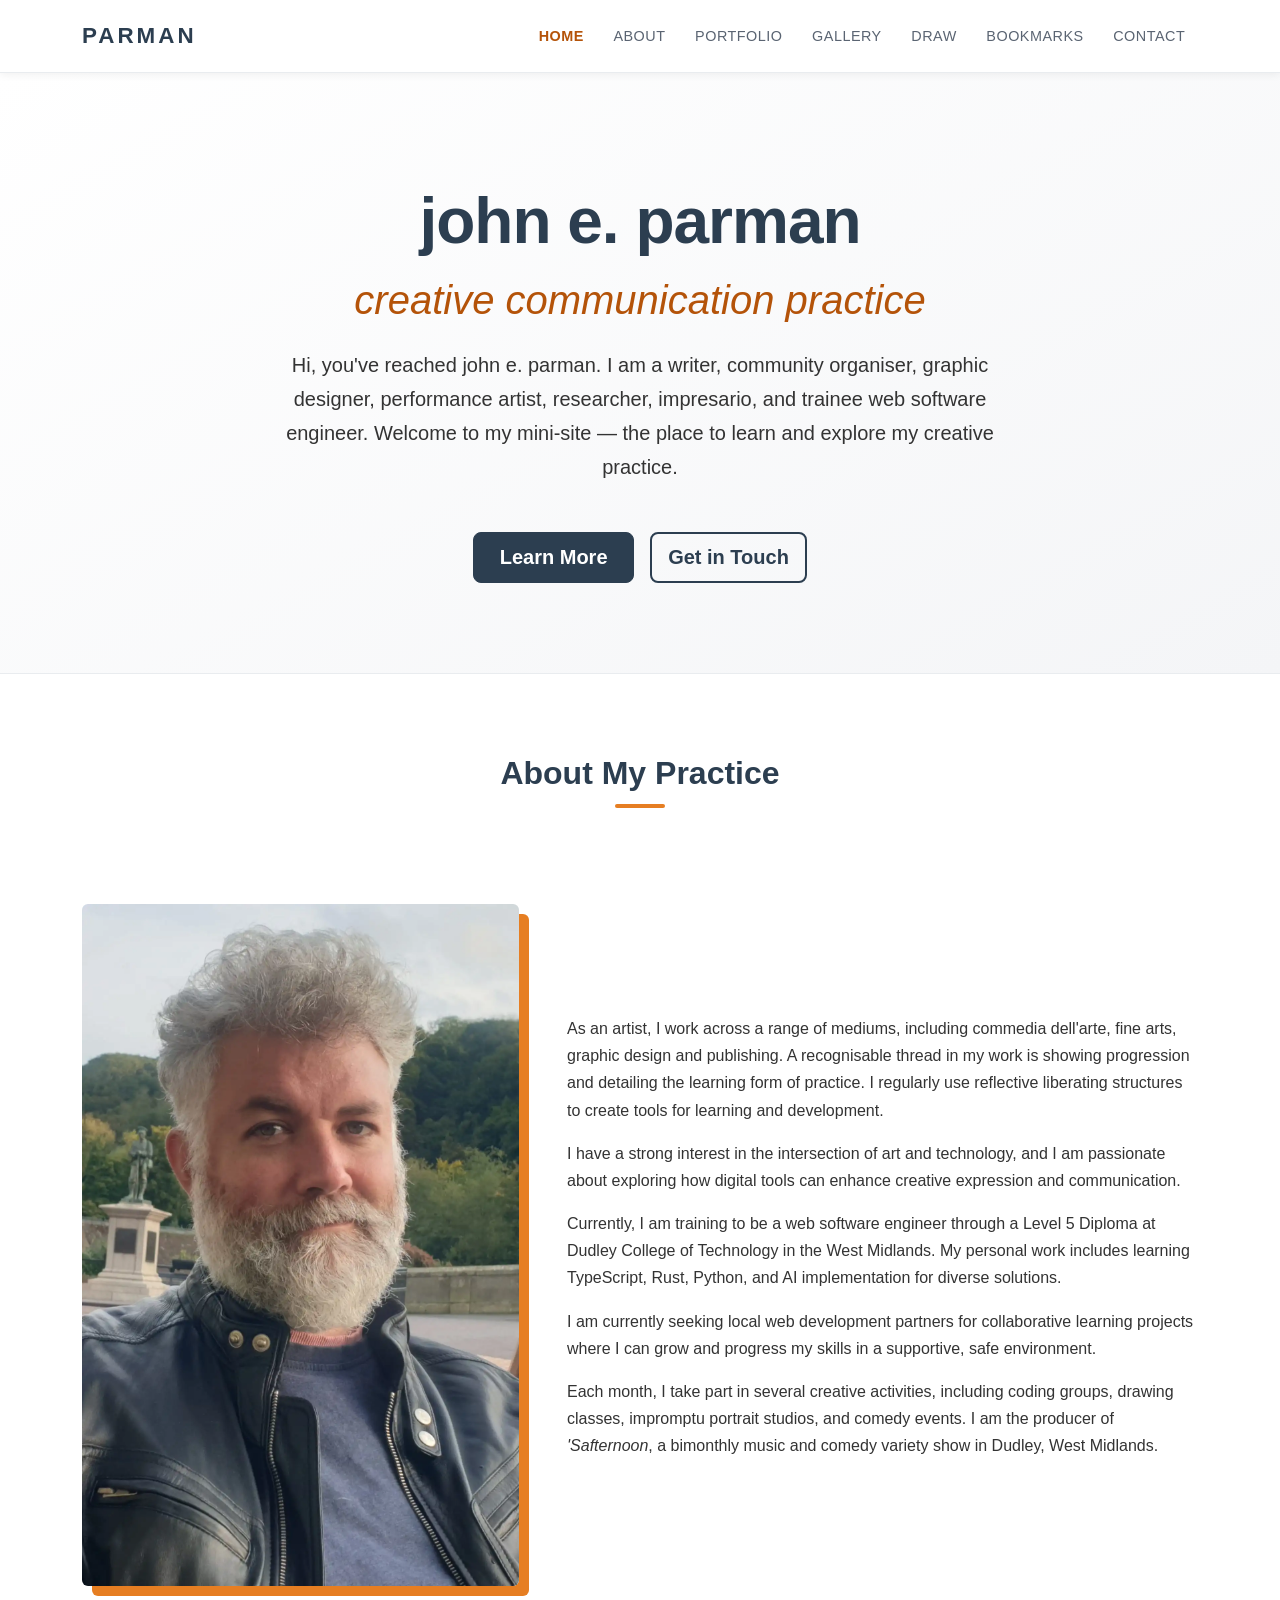
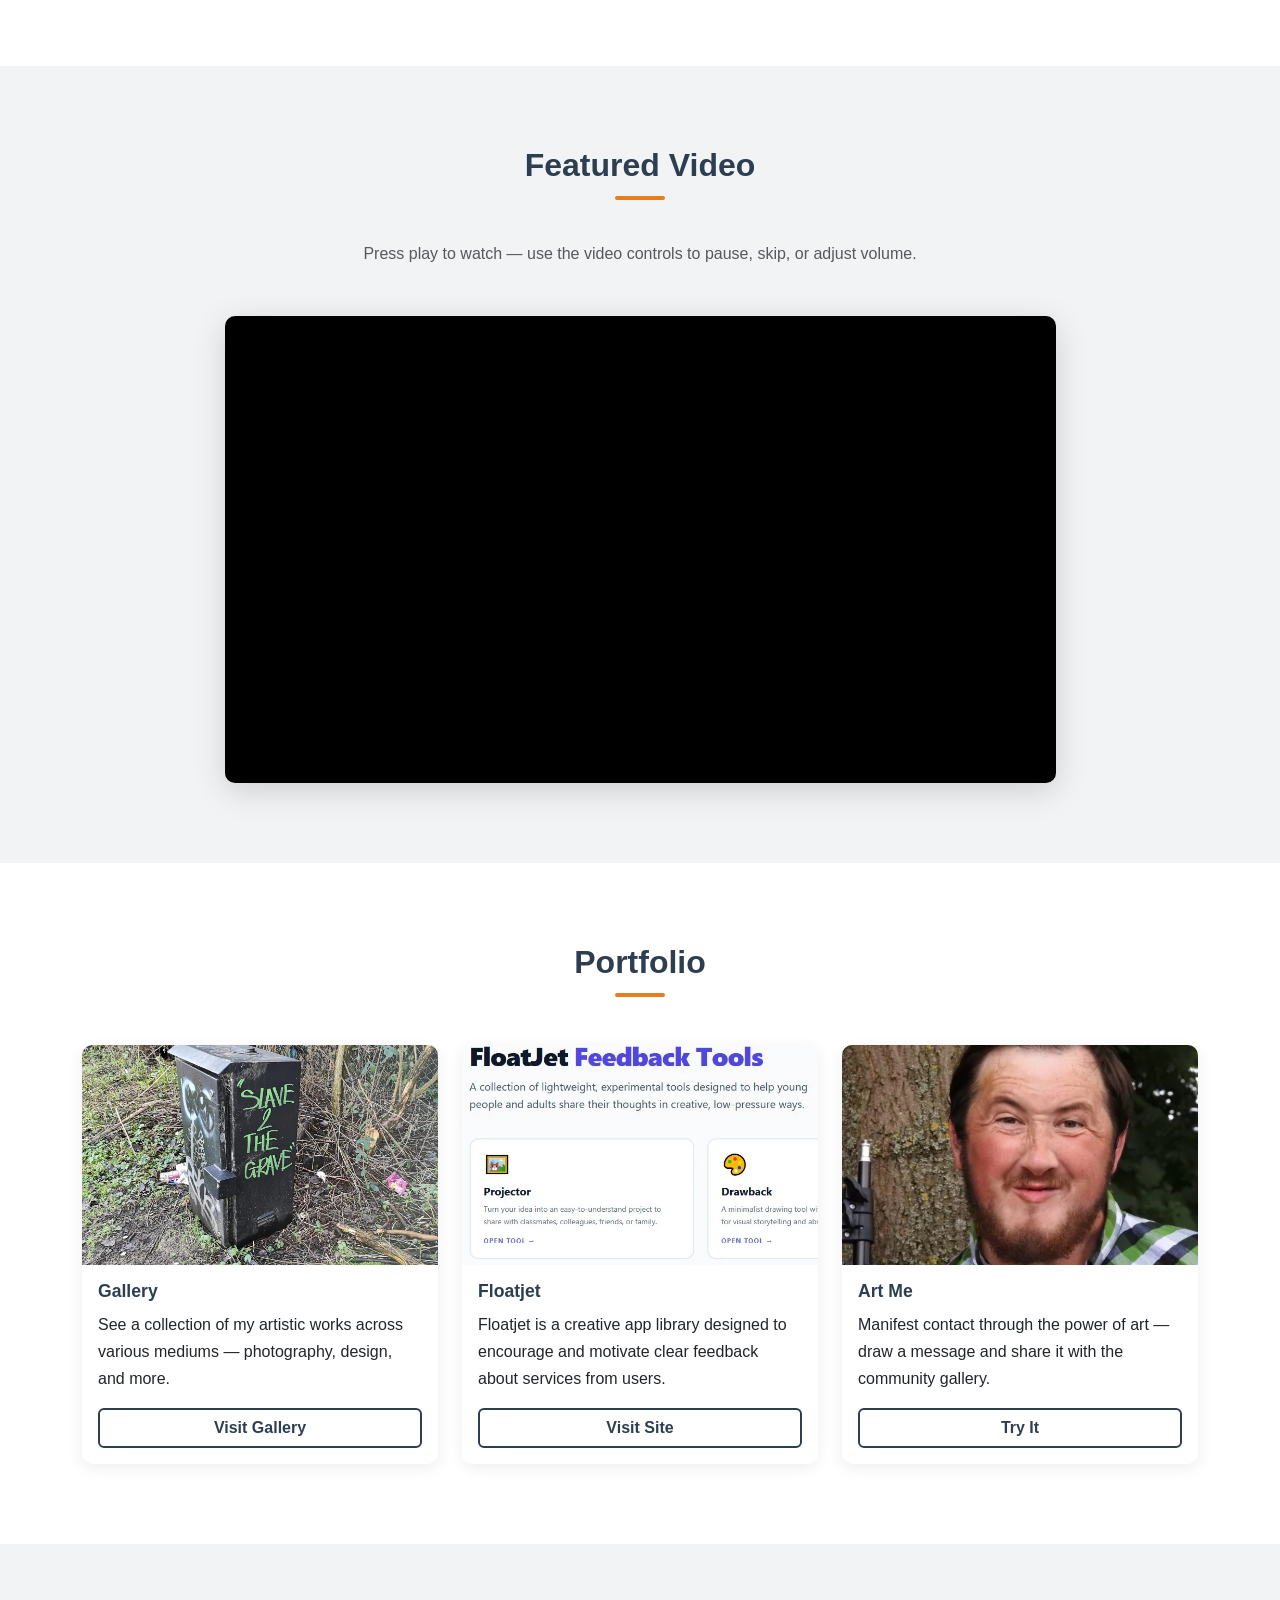
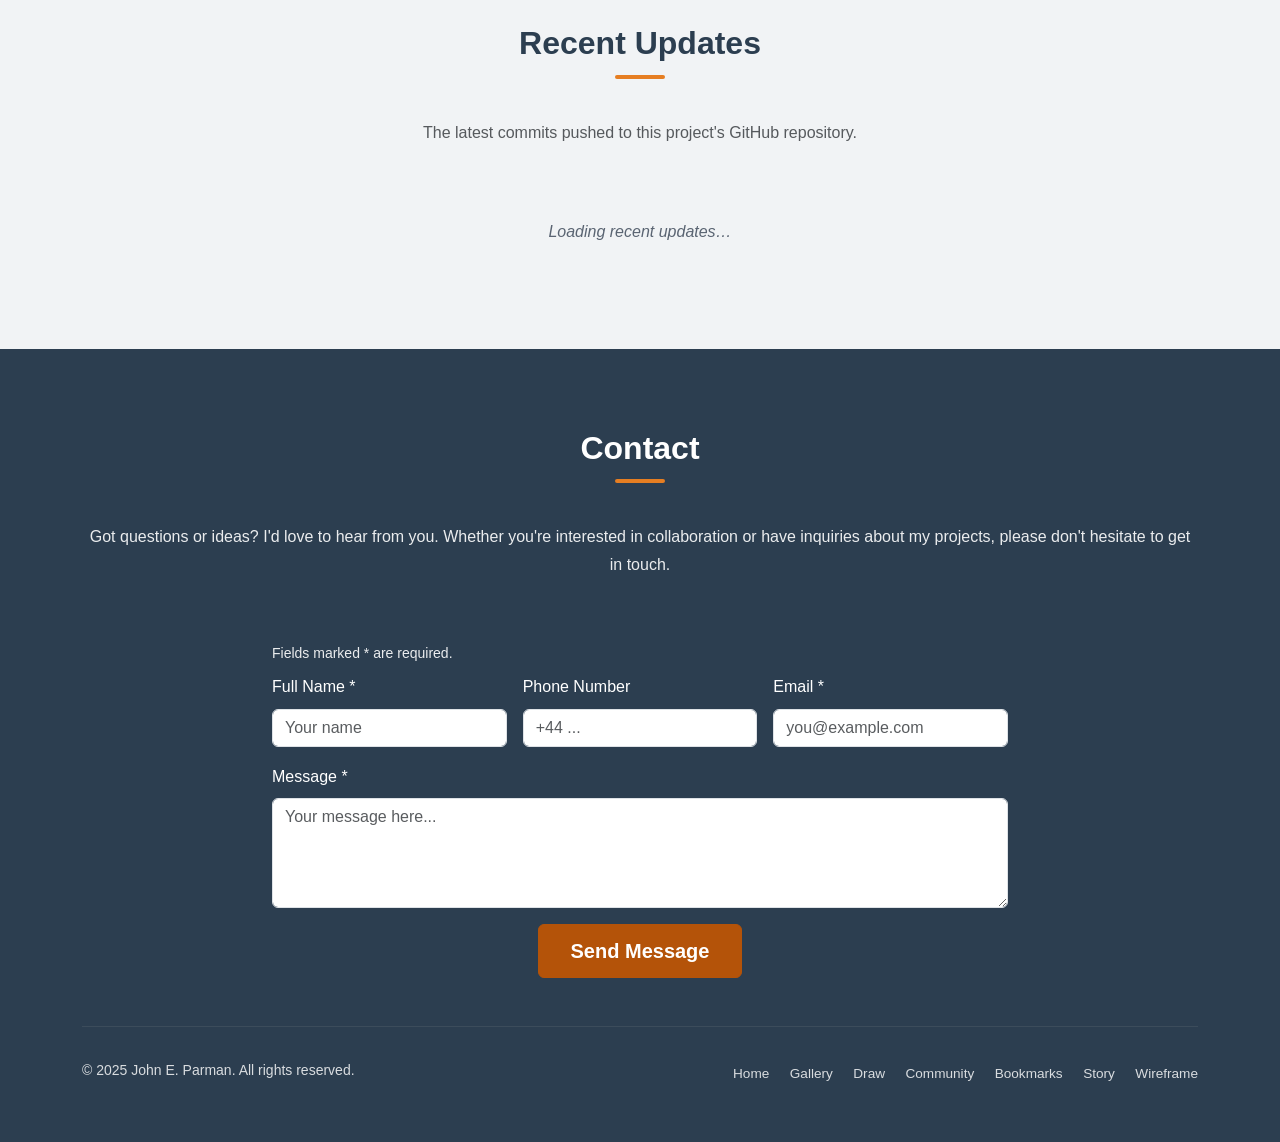
==== commit 291ba601: "fix(a11y): add required field indicators (* and note) to contact form" ====
--- a/index.html
+++ b/index.html
@@ -164,14 +164,14 @@
                     </div>
                     <div class="col-12 col-md-4">
                         <div class="card h-100">
-                            <img src="assets/images/Floopwebp.webp.webp" class="card-img-top"
-                                alt="Screenshot of the Floop app interface showing a feedback form with colour-coded rating buttons">
+                            <img src="assets/images/floatjetwebp.webp" class="card-img-top"
+                                alt="Screenshot of the Floatjet app interface showing a feedback form with colour-coded rating buttons">
                             <div class="card-body d-flex flex-column">
-                                <h3 class="card-title">Floop</h3>
-                                <p class="card-text flex-grow-1">Floop is a creative app library designed to encourage and motivate clear feedback about services from users.</p>
+                                <h3 class="card-title">Floatjet</h3>
+                                <p class="card-text flex-grow-1">Floatjet is a creative app library designed to encourage and motivate clear feedback about services from users.</p>
                                 <a href="https://qualitylemons.github.io/floop-board-dev"
                                     class="btn btn-outline-primary mt-auto" target="_blank" rel="noopener noreferrer"
-                                    aria-label="Visit the Floop site (opens in a new tab)">Visit Site</a>
+                                    aria-label="Visit the Floatjet site (opens in a new tab)">Visit Site</a>
                             </div>
                         </div>
                     </div>
@@ -221,9 +221,12 @@
                     </p>
                 </div>
                 <div class="col-12 col-lg-8">
+                    <p class="text-white-75 small mb-2">
+                        Fields marked <span aria-hidden="true">*</span><span class="visually-hidden">with an asterisk</span> are required.
+                    </p>
                     <form class="row g-3" aria-labelledby="contact-heading" novalidate>
                         <div class="col-md-4">
-                            <label for="full-name" class="form-label text-white">Full Name</label>
+                            <label for="full-name" class="form-label text-white">Full Name <span aria-hidden="true">*</span></label>
                             <input type="text" class="form-control" id="full-name"
                                 placeholder="Your name" required>
                         </div>
@@ -232,12 +235,12 @@
                             <input type="tel" class="form-control" id="phonenumber" placeholder="+44 ...">
                         </div>
                         <div class="col-md-4">
-                            <label for="email" class="form-label text-white">Email</label>
+                            <label for="email" class="form-label text-white">Email <span aria-hidden="true">*</span></label>
                             <input type="email" class="form-control" id="email"
                                 placeholder="you@example.com" required>
                         </div>
                         <div class="col-12">
-                            <label for="message" class="form-label text-white">Message</label>
+                            <label for="message" class="form-label text-white">Message <span aria-hidden="true">*</span></label>
                             <textarea class="form-control" id="message" rows="4"
                                 placeholder="Your message here..." required></textarea>
                         </div>
--- a/assets/style.css
+++ b/assets/style.css
@@ -48,7 +48,7 @@
 
 .skip-link:focus {
     top: 0;
-    outline: 3px solid var(--accent-color);
+    outline: 3px solid var(--accent-text);  /* #b45309 — 5.0:1 on white, consistent with all other focus styles */
     outline-offset: 2px;
 }
 
@@ -559,7 +559,83 @@
 }
 
 /* =============================================
-   15. Accessibility — Focus Styles
+   15. Recent Updates / Changelog Widget
+   ============================================= */
+.changelog-list {
+    list-style: none;
+    padding: 0;
+    margin: 0;
+}
+
+.changelog-loading {
+    color: var(--text-muted);
+    font-style: italic;
+    text-align: center;
+    padding: 1.5rem 0;
+}
+
+.changelog-item {
+    display: grid;
+    grid-template-columns: 7.5rem 1fr 4rem;
+    align-items: baseline;
+    gap: 0.75rem;
+    padding: 0.85rem 1rem;
+    border-bottom: 1px solid #dee2e6;
+    transition: background-color var(--transition);
+}
+
+.changelog-item:first-child {
+    border-top: 1px solid #dee2e6;
+}
+
+.changelog-item:hover {
+    background-color: rgba(44, 62, 80, 0.04);
+}
+
+.changelog-date {
+    font-size: 0.8rem;
+    color: var(--text-muted);
+    white-space: nowrap;
+    font-weight: 500;
+}
+
+.changelog-msg {
+    font-size: 0.95rem;
+    color: var(--primary-color);
+    font-weight: 500;
+    text-decoration: none;
+    word-break: break-word;
+    transition: color var(--transition);
+}
+
+.changelog-msg:hover,
+.changelog-msg:focus-visible {
+    color: var(--accent-text);
+    text-decoration: underline;
+}
+
+.changelog-sha {
+    font-family: 'Courier New', monospace;
+    font-size: 0.75rem;
+    color: var(--text-muted);
+    text-align: right;
+    white-space: nowrap;
+}
+
+@media (max-width: 575.98px) {
+    .changelog-item {
+        grid-template-columns: 1fr;
+        gap: 0.3rem;
+        padding: 0.75rem 0.5rem;
+    }
+
+    .changelog-sha {
+        text-align: left;
+    }
+}
+
+/* =============================================
+   16. Accessibility — Focus Styles
    ============================================= */
 #drawingCanvas:focus {
     outline: 3px solid var(--accent-text);
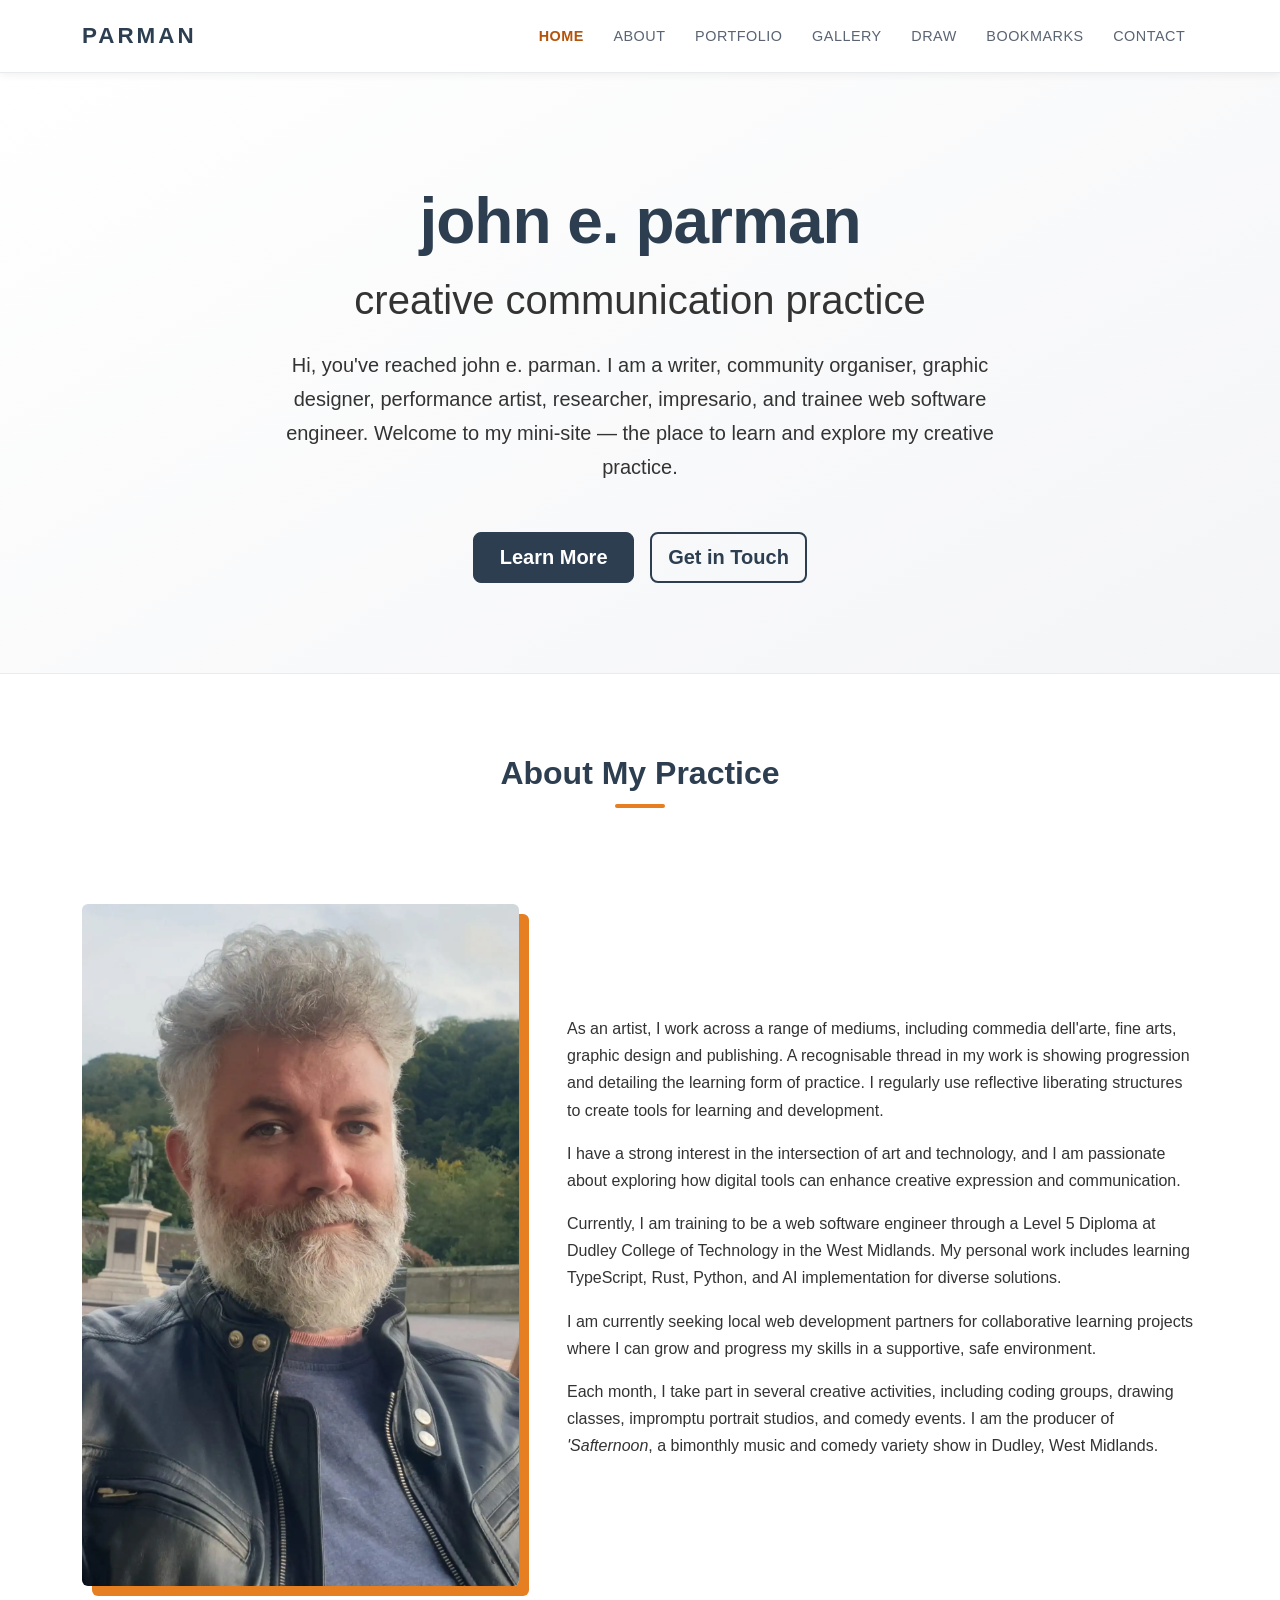
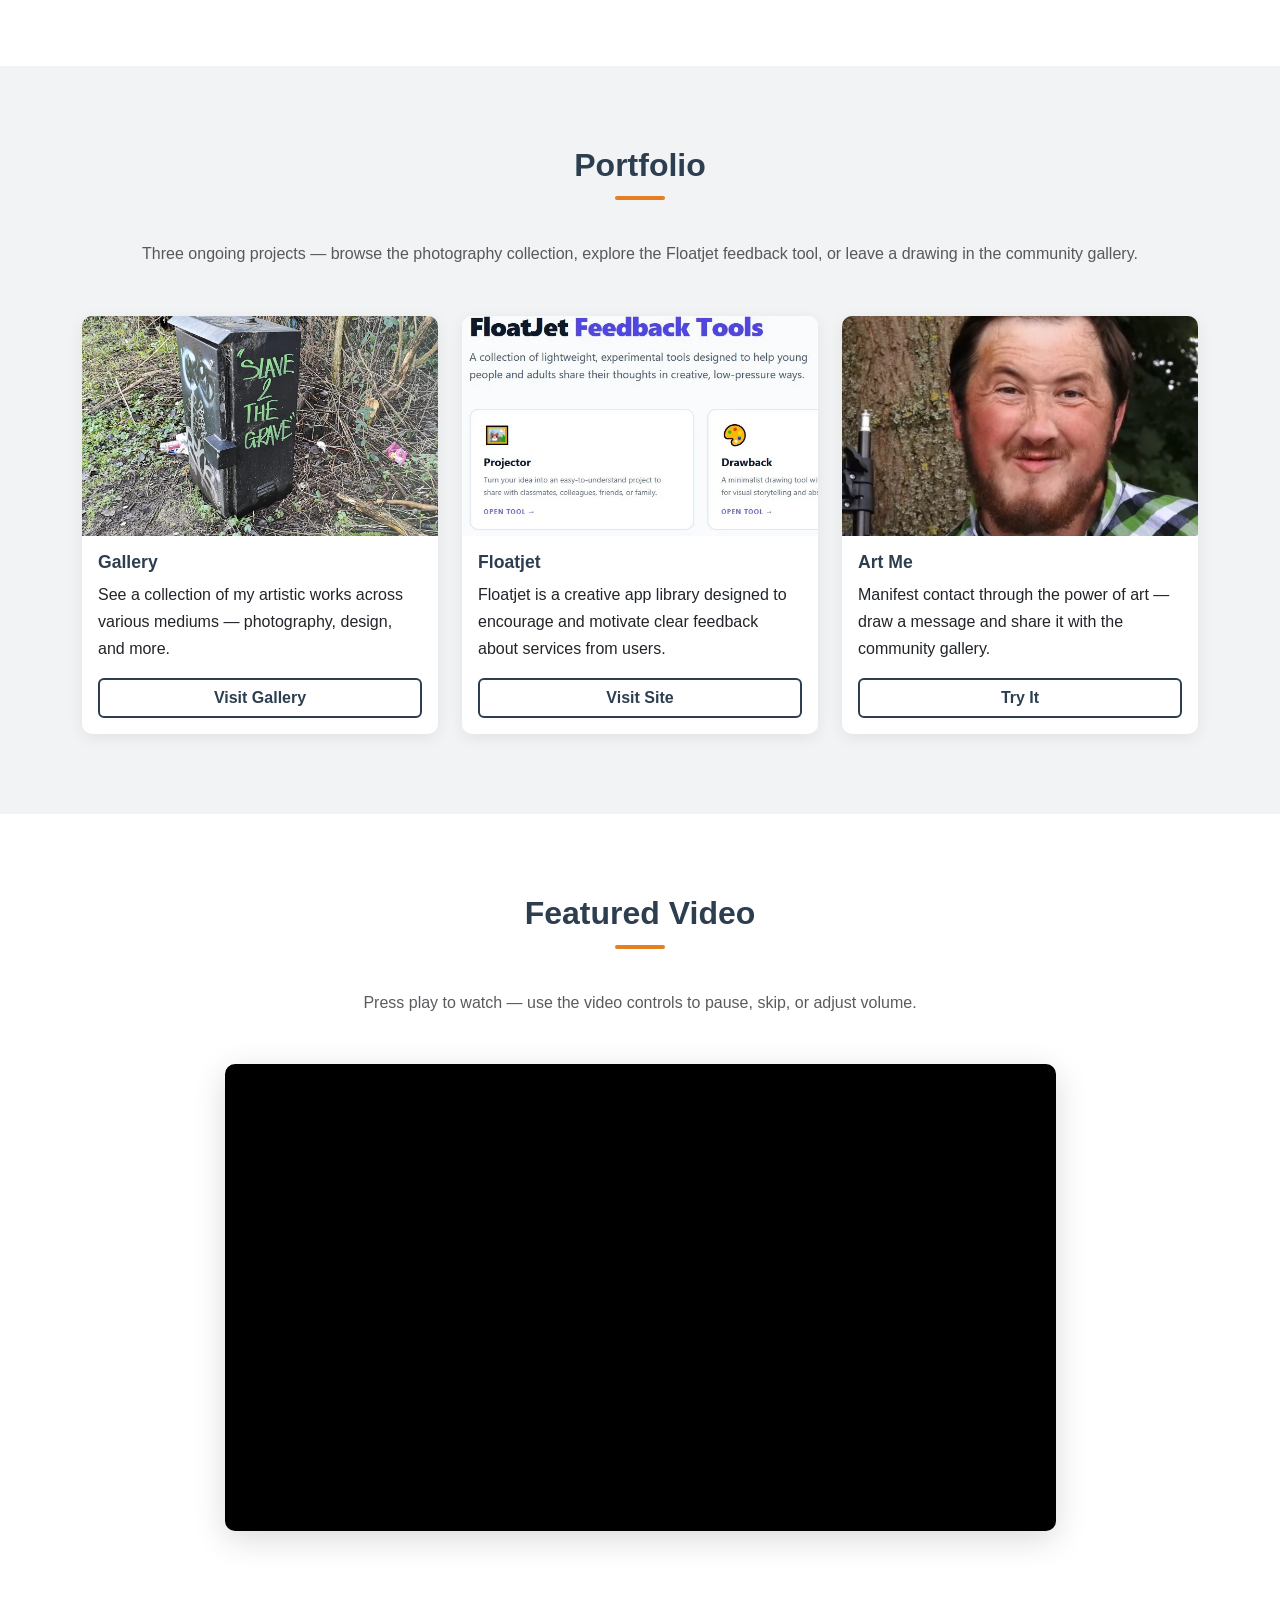
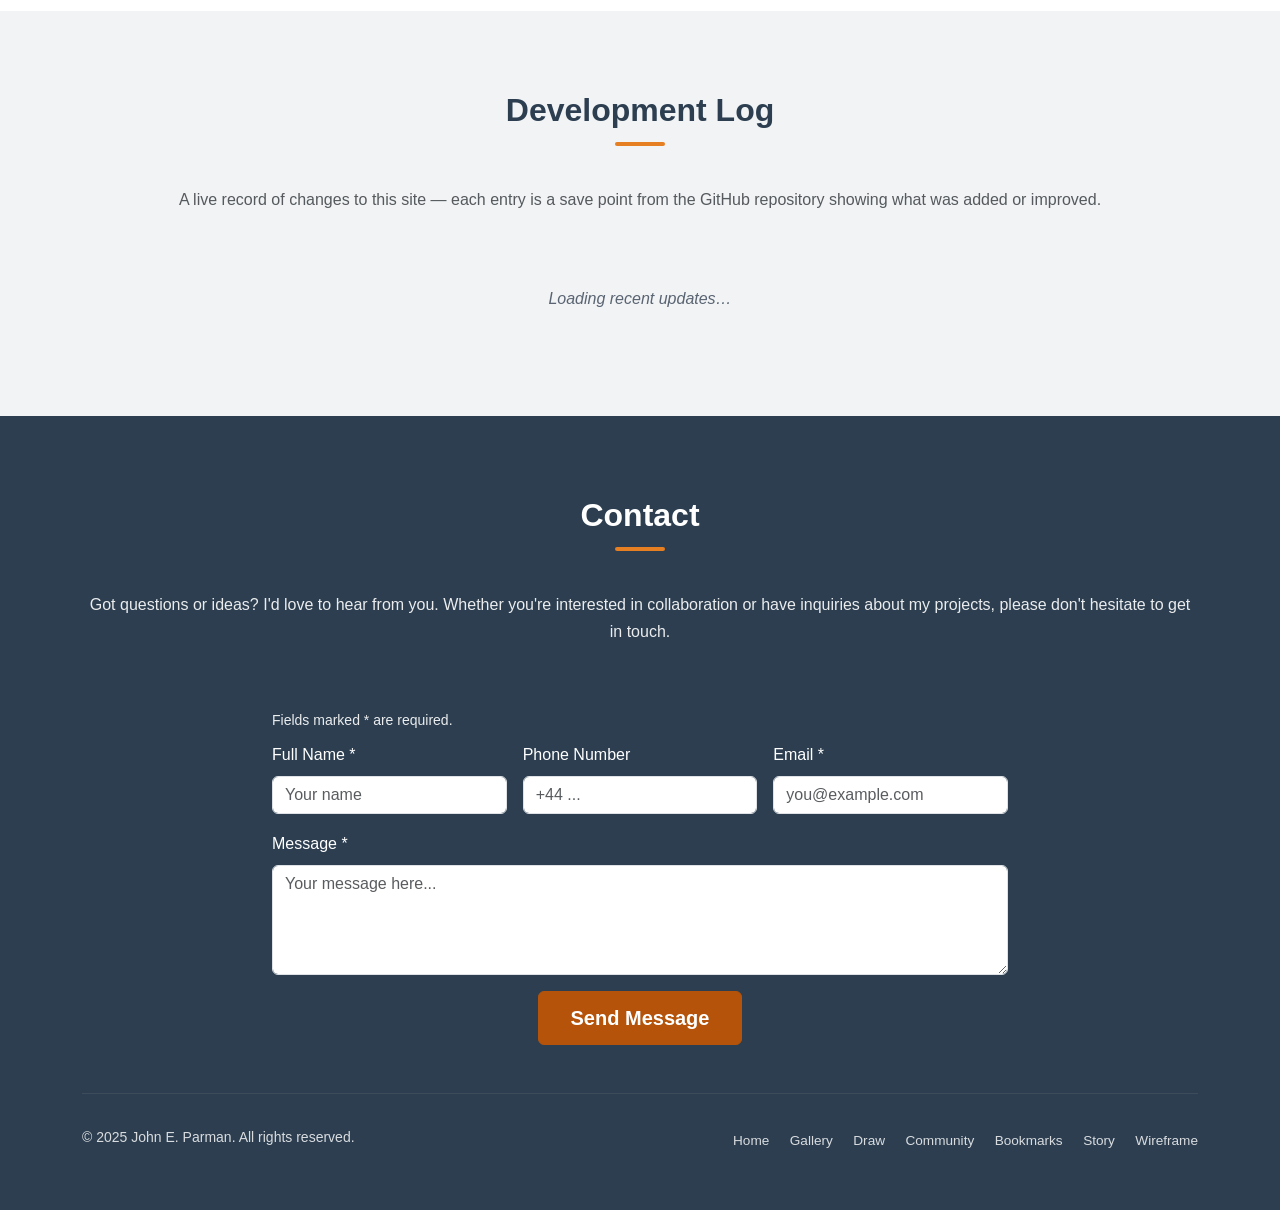
==== commit aad63e53: "ux: portfolio before video; tagline to p; development log rename + intro" ====
--- a/index.html
+++ b/index.html
@@ -58,7 +58,7 @@
             <div class="row justify-content-center">
                 <div class="col-12 col-lg-8 text-center">
                     <h1 class="display-3 fw-bold mb-3">john e. parman</h1>
-                    <h2 class="display-6 mb-4">creative communication practice</h2>
+                    <p class="display-6 mb-4">creative communication practice</p>
                     <p class="lead mb-5">
                         Hi, you've reached john e. parman. I am a writer, community organiser, graphic designer,
                         performance artist, researcher, impresario, and trainee web software engineer.
@@ -116,7 +116,56 @@
             </div>
         </section>
 
-        <section id="featured-video" class="section-pad bg-section" aria-labelledby="video-heading">
+        <section id="portfolio" class="section-pad bg-section" aria-labelledby="portfolio-heading">
+            <div class="container">
+                <div class="col-12 text-center mb-5">
+                    <h2 class="section-title" id="portfolio-heading">Portfolio</h2>
+                    <div class="section-divider" aria-hidden="true"></div>
+                    <p class="text-muted">
+                        Three ongoing projects — browse the photography collection, explore the Floatjet feedback tool, or leave a drawing in the community gallery.
+                    </p>
+                </div>
+                <div class="row g-4">
+                    <div class="col-12 col-md-4">
+                        <div class="card h-100">
+                            <img src="assets/images/IMG_20210116_131216.webp" class="card-img-top"
+                                alt="Outdoor photograph taken in January 2021, part of the artistic photography collection">
+                            <div class="card-body d-flex flex-column">
+                                <h3 class="card-title">Gallery</h3>
+                                <p class="card-text flex-grow-1">See a collection of my artistic works across various mediums — photography, design, and more.</p>
+                                <a href="gallery.html" class="btn btn-outline-primary mt-auto">Visit Gallery</a>
+                            </div>
+                        </div>
+                    </div>
+                    <div class="col-12 col-md-4">
+                        <div class="card h-100">
+                            <img src="assets/images/floatjetwebp.webp" class="card-img-top"
+                                alt="Screenshot of the Floatjet app interface showing a feedback form with colour-coded rating buttons">
+                            <div class="card-body d-flex flex-column">
+                                <h3 class="card-title">Floatjet</h3>
+                                <p class="card-text flex-grow-1">Floatjet is a creative app library designed to encourage and motivate clear feedback about services from users.</p>
+                                <a href="https://qualitylemons.github.io/floop-board-dev"
+                                    class="btn btn-outline-primary mt-auto" target="_blank" rel="noopener noreferrer"
+                                    aria-label="Visit the Floatjet site (opens in a new tab)">Visit Site</a>
+                            </div>
+                        </div>
+                    </div>
+                    <div class="col-12 col-md-4">
+                        <div class="card h-100">
+                            <img src="assets/images/Benny.webp" class="card-img-top"
+                                alt="Portrait of Benny Shakes, a friend and collaborator, used to represent the Art Me interactive drawing project">
+                            <div class="card-body d-flex flex-column">
+                                <h3 class="card-title">Art Me</h3>
+                                <p class="card-text flex-grow-1">Manifest contact through the power of art — draw a message and share it with the community gallery.</p>
+                                <a href="contact.html" class="btn btn-outline-primary mt-auto">Try It</a>
+                            </div>
+                        </div>
+                    </div>
+                </div>
+            </div>
+        </section>
+
+        <section id="featured-video" class="section-pad" aria-labelledby="video-heading">
             <div class="container">
                 <div class="col-12 text-center mb-5">
                     <h2 class="section-title" id="video-heading">Featured Video</h2>
@@ -144,62 +193,16 @@
             </div>
         </section>
 
-        <section id="portfolio" class="section-pad" aria-labelledby="portfolio-heading">
-            <div class="container">
-                <div class="col-12 text-center mb-5">
-                    <h2 class="section-title" id="portfolio-heading">Portfolio</h2>
+        <section id="recent-updates" class="section-pad bg-section" aria-labelledby="updates-heading">
+            <div class="container">
+                <div class="col-12 text-center mb-5">
+                    <h2 class="section-title" id="updates-heading">Development Log</h2>
                     <div class="section-divider" aria-hidden="true"></div>
-                </div>
-                <div class="row g-4">
-                    <div class="col-12 col-md-4">
-                        <div class="card h-100">
-                            <img src="assets/images/IMG_20210116_131216.webp" class="card-img-top"
-                                alt="Outdoor photograph taken in January 2021, part of the artistic photography collection">
-                            <div class="card-body d-flex flex-column">
-                                <h3 class="card-title">Gallery</h3>
-                                <p class="card-text flex-grow-1">See a collection of my artistic works across various mediums — photography, design, and more.</p>
-                                <a href="gallery.html" class="btn btn-outline-primary mt-auto">Visit Gallery</a>
-                            </div>
-                        </div>
-                    </div>
-                    <div class="col-12 col-md-4">
-                        <div class="card h-100">
-                            <img src="assets/images/floatjetwebp.webp" class="card-img-top"
-                                alt="Screenshot of the Floatjet app interface showing a feedback form with colour-coded rating buttons">
-                            <div class="card-body d-flex flex-column">
-                                <h3 class="card-title">Floatjet</h3>
-                                <p class="card-text flex-grow-1">Floatjet is a creative app library designed to encourage and motivate clear feedback about services from users.</p>
-                                <a href="https://qualitylemons.github.io/floop-board-dev"
-                                    class="btn btn-outline-primary mt-auto" target="_blank" rel="noopener noreferrer"
-                                    aria-label="Visit the Floatjet site (opens in a new tab)">Visit Site</a>
-                            </div>
-                        </div>
-                    </div>
-                    <div class="col-12 col-md-4">
-                        <div class="card h-100">
-                            <img src="assets/images/Benny.webp" class="card-img-top"
-                                alt="Portrait of Benny Shakes, a friend and collaborator, used to represent the Art Me interactive drawing project">
-                            <div class="card-body d-flex flex-column">
-                                <h3 class="card-title">Art Me</h3>
-                                <p class="card-text flex-grow-1">Manifest contact through the power of art — draw a message and share it with the community gallery.</p>
-                                <a href="contact.html" class="btn btn-outline-primary mt-auto">Try It</a>
-                            </div>
-                        </div>
-                    </div>
-                </div>
-            </div>
-        </section>
-
-        <section id="recent-updates" class="section-pad bg-section" aria-labelledby="updates-heading">
-            <div class="container">
-                <div class="col-12 text-center mb-5">
-                    <h2 class="section-title" id="updates-heading">Recent Updates</h2>
-                    <div class="section-divider" aria-hidden="true"></div>
-                    <p class="text-muted">The latest commits pushed to this project's GitHub repository.</p>
+                    <p class="text-muted">A live record of changes to this site — each entry is a save point from the GitHub repository showing what was added or improved.</p>
                 </div>
                 <div class="row justify-content-center">
                     <div class="col-12 col-lg-8">
-                        <ul class="changelog-list" id="changelogList" aria-live="polite" aria-label="Recent GitHub commits">
+                        <ul class="changelog-list" id="changelogList" aria-live="polite" aria-label="Development log — recent GitHub commits">
                             <li id="changelogStatus" class="changelog-loading">Loading recent updates&hellip;</li>
                         </ul>
                     </div>
